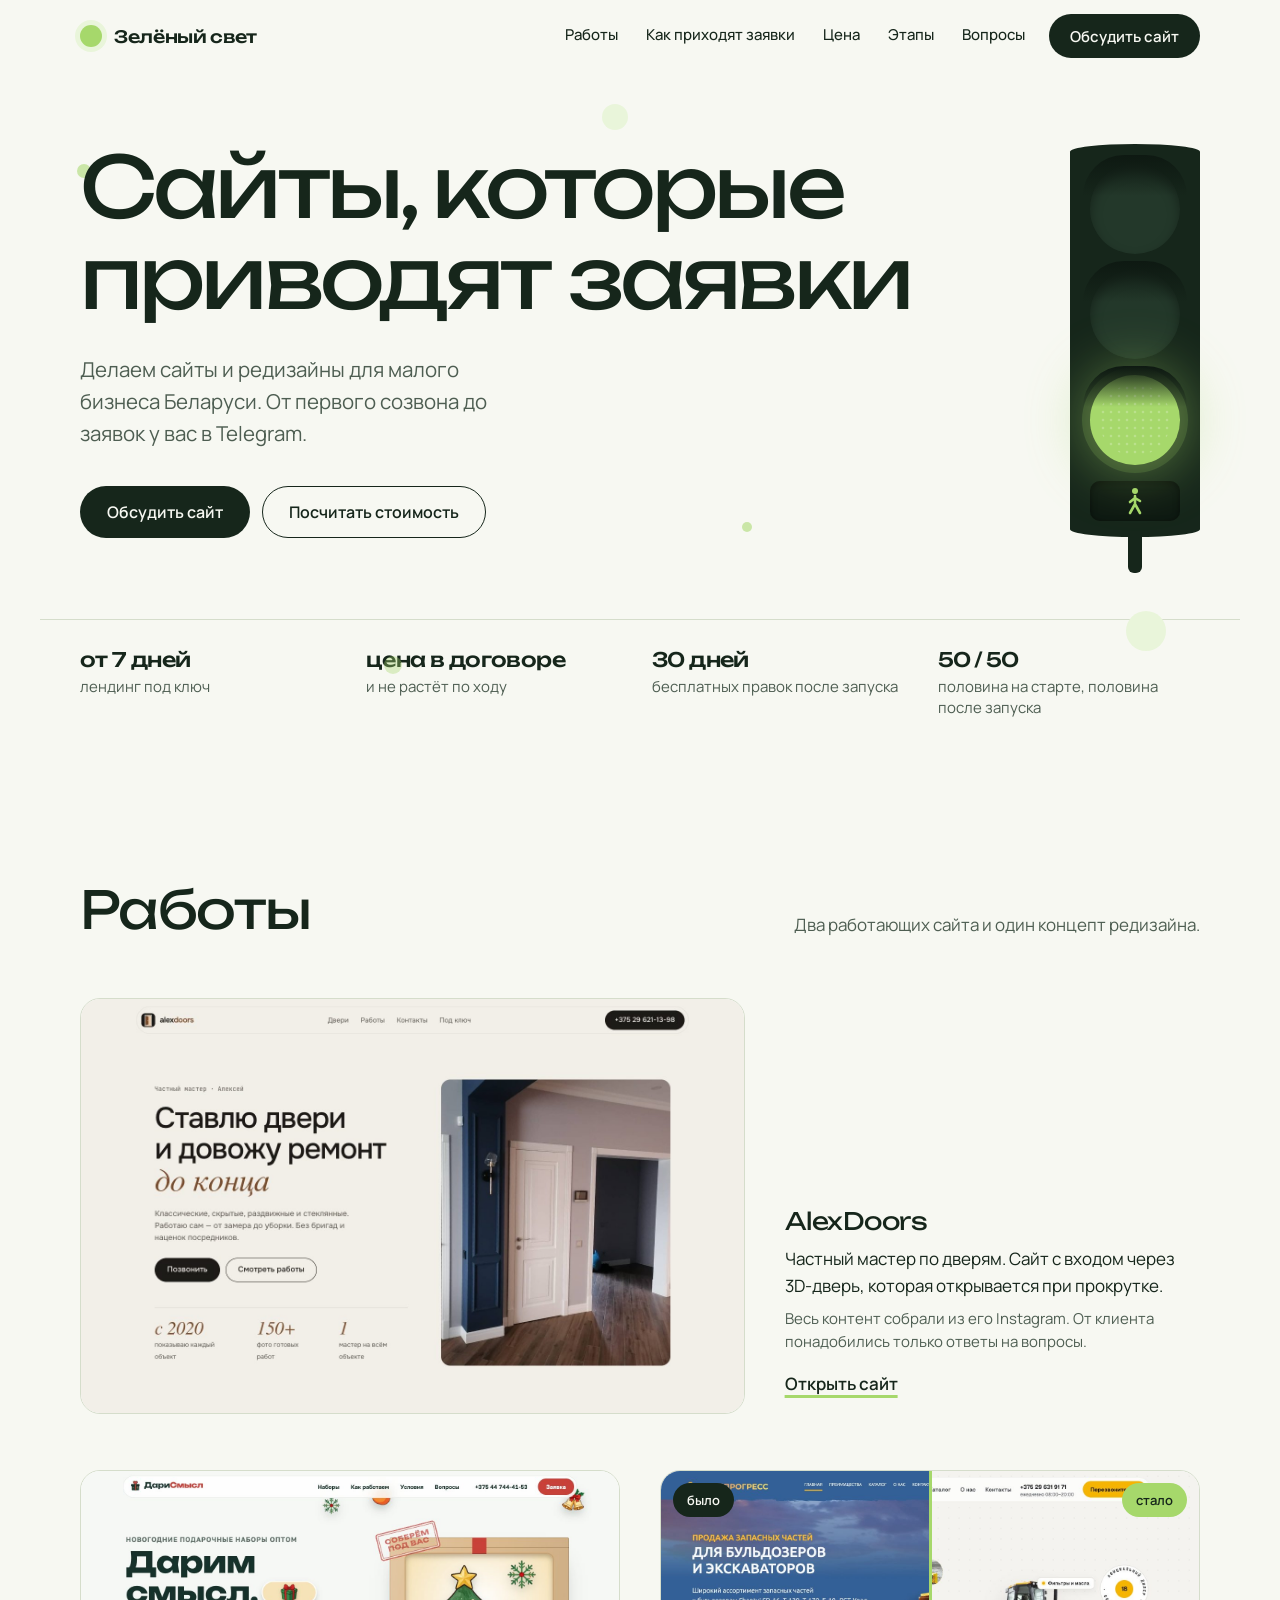
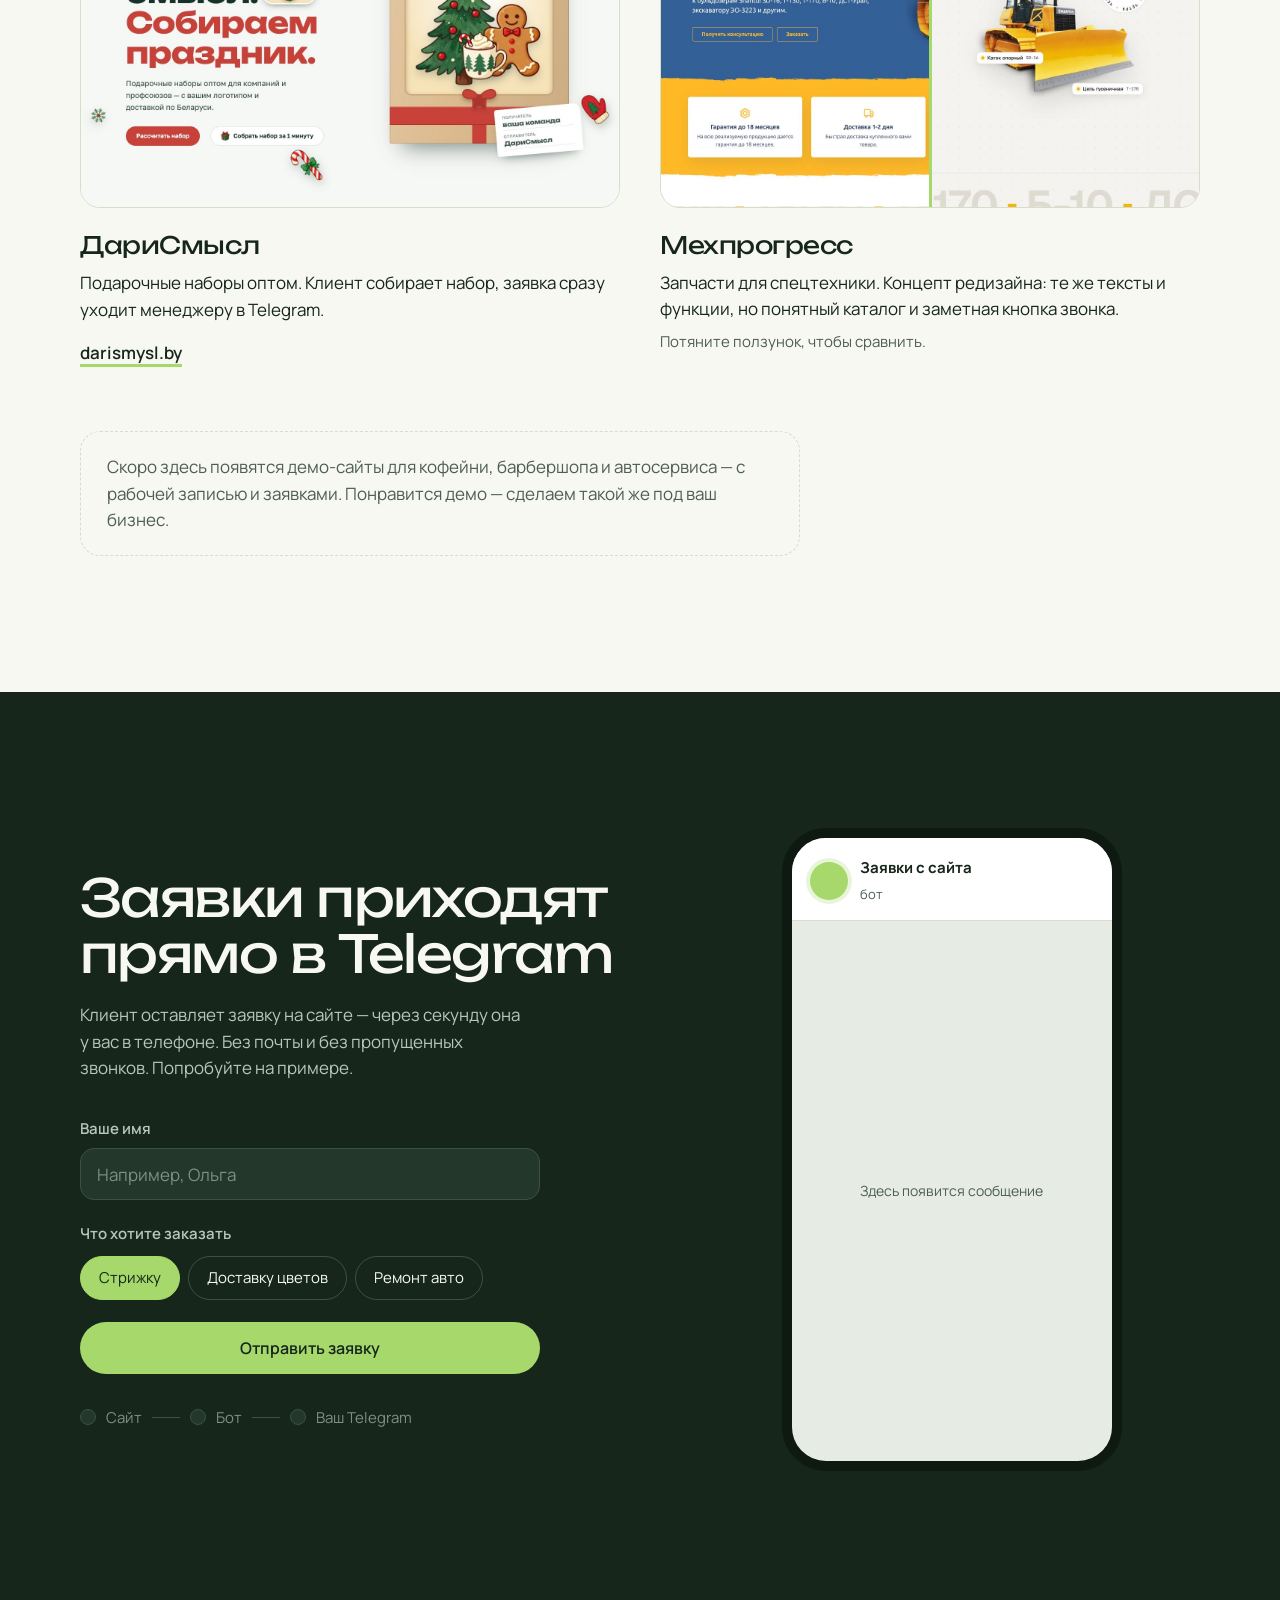
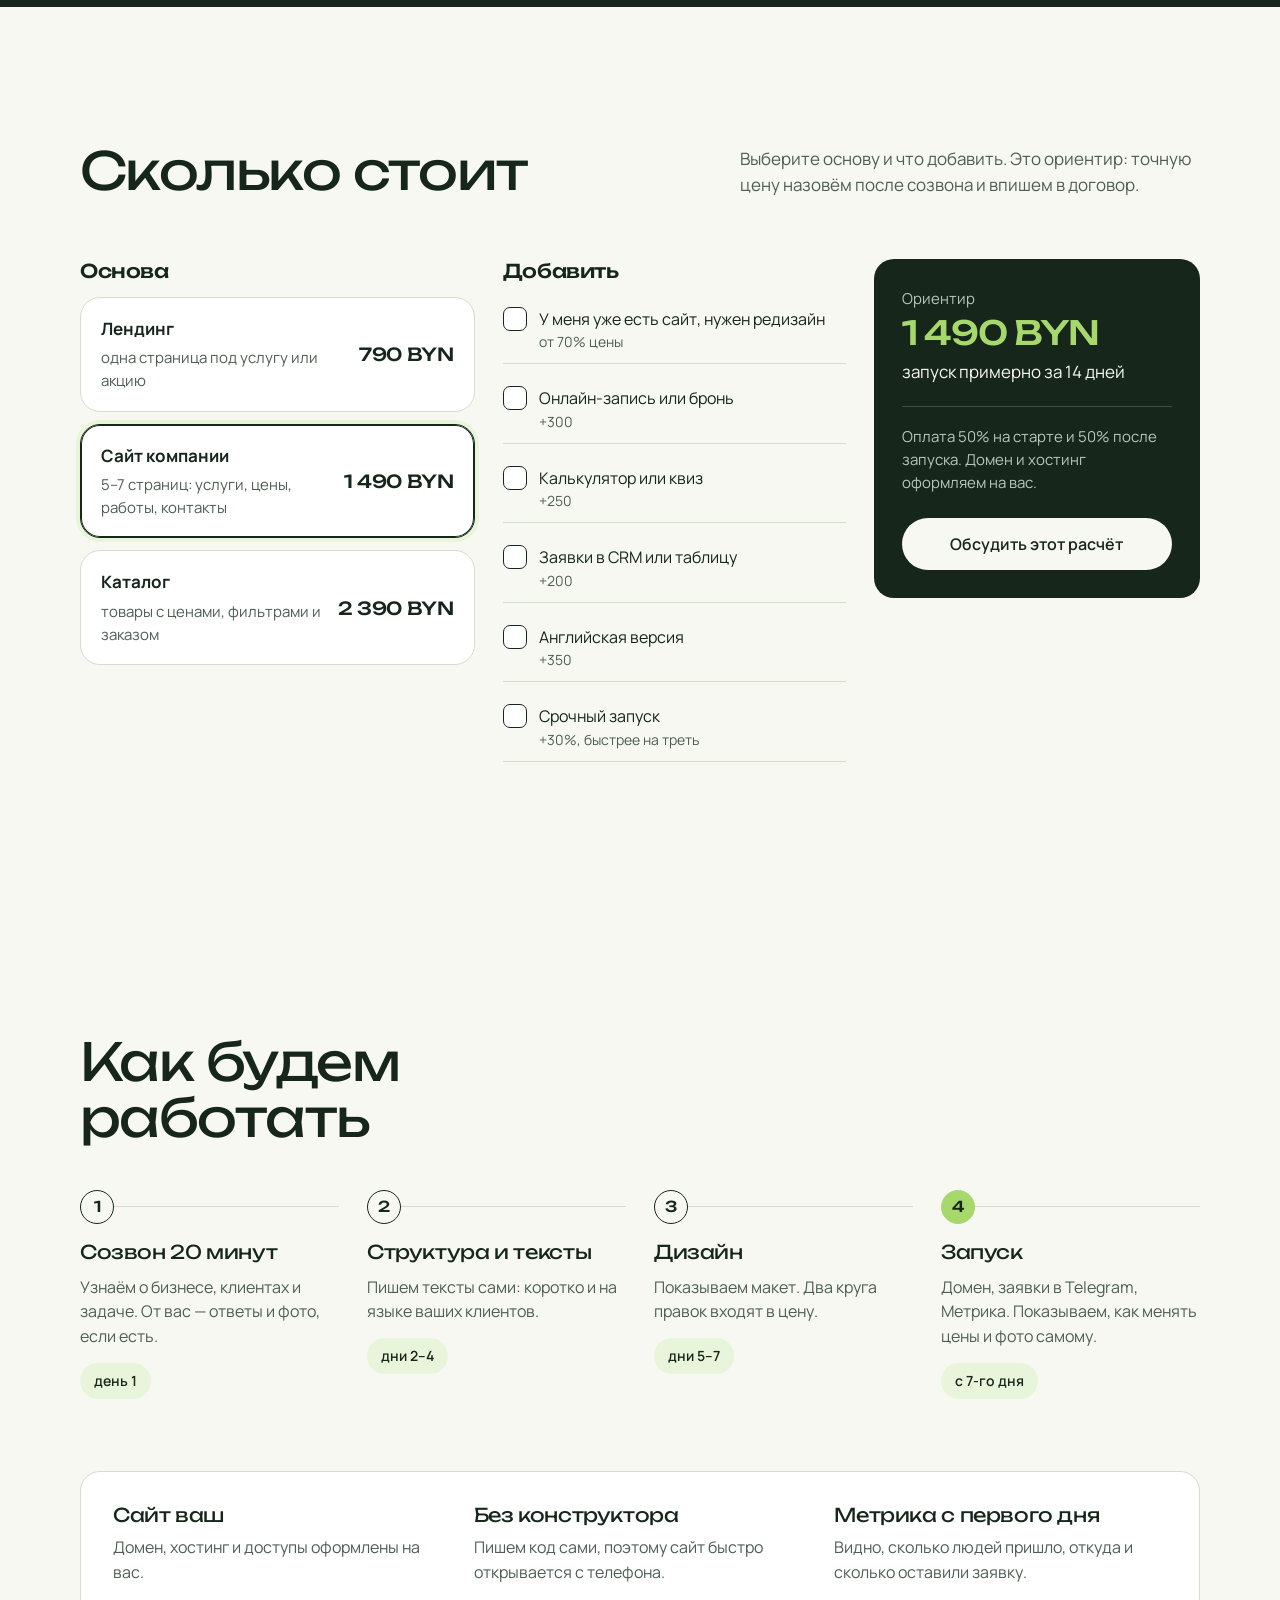
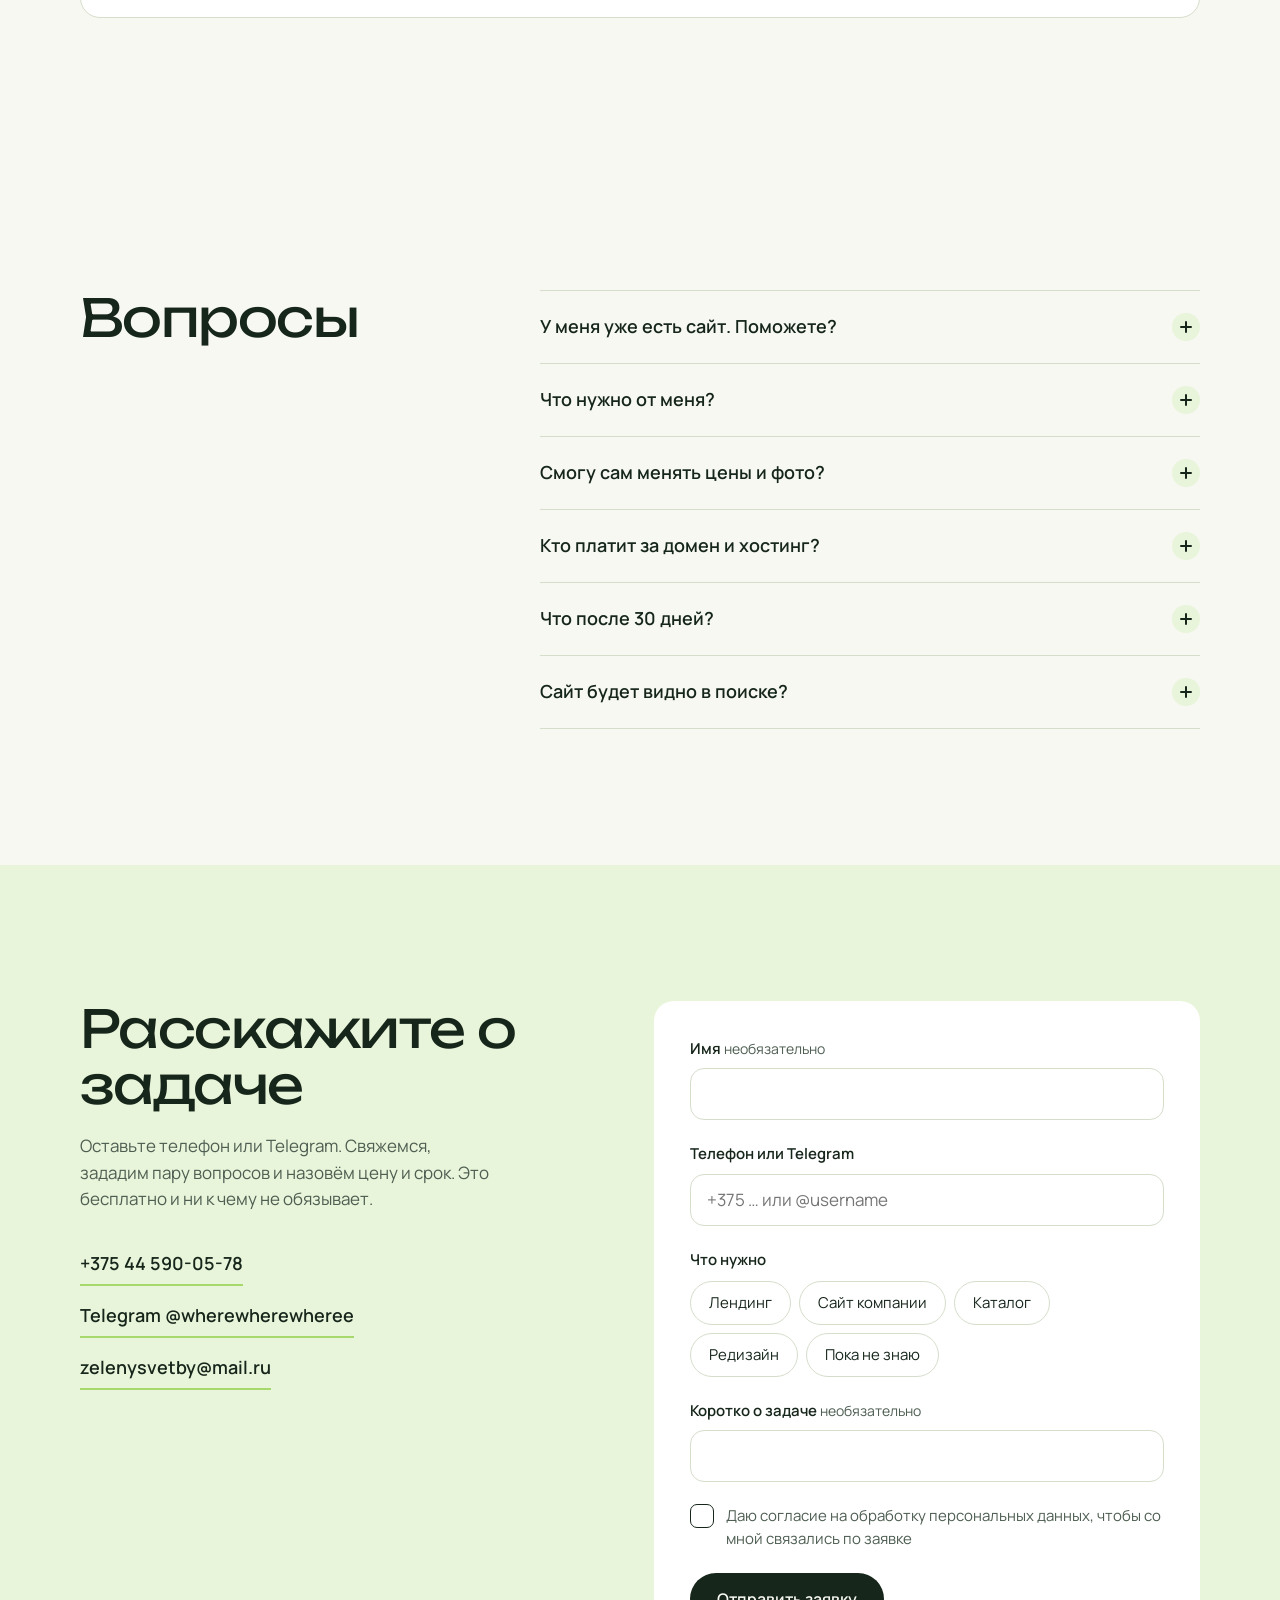
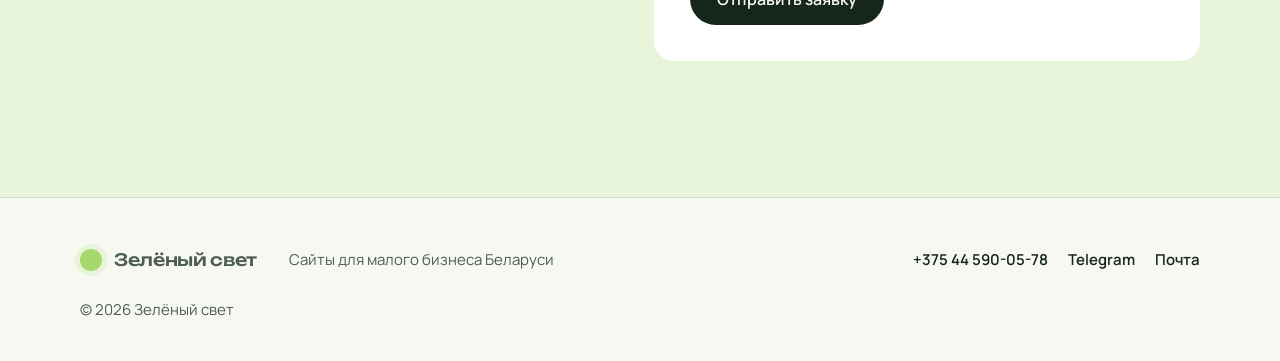
==== index.html @ 18b01254 "feat: главная страница студии «Зелёный свет» Co-Authored-By: Claude Opus 5.5 <noreply@anthropic.com>" ====
<!doctype html>
<html lang="ru">
<head>
<meta charset="utf-8">
<meta name="viewport" content="width=device-width, initial-scale=1">
<title>Зелёный свет — сайты для малого бизнеса в Беларуси</title>
<meta name="description" content="Делаем сайты и редизайны для малого бизнеса Беларуси: лендинги, сайты компаний, каталоги. Заявки сразу в Telegram, цена в договоре, 30 дней поддержки.">
<meta name="theme-color" content="#F7F8F2">
<meta property="og:title" content="Зелёный свет — сайты для малого бизнеса">
<meta property="og:description" content="Сайты и редизайны для малого бизнеса Беларуси. Заявки сразу в Telegram, цена в договоре.">
<meta property="og:type" content="website">
<meta property="og:locale" content="ru_RU">
<link rel="icon" href="img/favicon.svg" type="image/svg+xml">
<link rel="preload" href="fonts/unbounded-cyrillic.woff2" as="font" type="font/woff2" crossorigin>
<link rel="preload" href="fonts/manrope-cyrillic.woff2" as="font" type="font/woff2" crossorigin>
<link rel="stylesheet" href="css/style.css?v=2">
<script>document.documentElement.classList.add('js')</script>
</head>
<body>
<a class="skip" href="#main">Перейти к содержимому</a>

<header class="header" id="header">
  <div class="wrap header__in">
    <a class="logo" href="#top" aria-label="Зелёный свет — на главную"><i></i><b>Зелёный свет</b></a>
    <nav class="nav" aria-label="Разделы">
      <a href="#works">Работы</a>
      <a href="#demo">Как приходят заявки</a>
      <a href="#price">Цена</a>
      <a href="#steps">Этапы</a>
      <a href="#faq">Вопросы</a>
    </nav>
    <a class="btn btn--dark header__cta" href="#contact">Обсудить сайт</a>
    <button class="burger" type="button" aria-expanded="false" aria-controls="menu">Меню</button>
  </div>
</header>

<div class="menu" id="menu" hidden>
  <nav class="menu__nav" aria-label="Меню">
    <a href="#works">Работы</a>
    <a href="#demo">Как приходят заявки</a>
    <a href="#price">Цена</a>
    <a href="#steps">Этапы</a>
    <a href="#faq">Вопросы</a>
  </nav>
  <a class="btn btn--lime btn--wide" href="#contact">Обсудить сайт</a>
  <p class="menu__contacts"><a href="tel:+375445900578">+375 44 590-05-78</a><a href="https://t.me/wherewherewheree">Telegram</a></p>
</div>

<main id="main">

<!-- Hero: светофор переключается на зелёный — главный момент страницы -->
<section class="hero" id="top">
  <div class="floaters" aria-hidden="true"><span></span><span></span><span></span><span></span><span></span></div>
  <div class="wrap hero__in">
    <div class="hero__text">
      <h1 class="hero__title">
        <span class="line"><span>Сайты, которые</span></span>
        <span class="line"><span>приводят заявки</span></span>
      </h1>
      <p class="hero__lead">Делаем сайты и редизайны для малого бизнеса Беларуси. От первого созвона до заявок у вас в Telegram.</p>
      <div class="hero__cta">
        <a class="btn btn--dark" href="#contact">Обсудить сайт</a>
        <a class="btn btn--ghost" href="#price">Посчитать стоимость</a>
      </div>
    </div>
    <button class="signal" type="button" aria-label="Светофор. Нажмите, чтобы переключить ещё раз">
      <i class="lamp lamp--r"></i><i class="lamp lamp--y"></i><i class="lamp lamp--g"></i>
      <span class="signal__screen" aria-hidden="true">
        <b class="signal__num"></b>
        <svg class="walker" viewBox="0 0 22 28"><g class="w1"><circle cx="11" cy="4" r="3" stroke="none"/><path d="M11 9v8M11 11l-5 4M11 11l5 3M11 17l-5 9M11 17l5 9" fill="none"/></g><g class="w2"><circle cx="11" cy="4" r="3" stroke="none"/><path d="M11 9v8M11 11l-3 5M11 11l3 5M11 17l-2 9M11 17l2 9" fill="none"/></g></svg>
      </span>
    </button>
  </div>
  <ul class="wrap facts">
    <li><b>от 7 дней</b> лендинг под ключ</li>
    <li><b>цена в договоре</b> и не растёт по ходу</li>
    <li><b>30 дней</b> бесплатных правок после запуска</li>
    <li><b>50 / 50</b> половина на старте, половина после запуска</li>
  </ul>
</section>

<section class="section" id="works">
  <div class="wrap">
    <div class="head">
      <h2>Работы</h2>
      <p>Два работающих сайта и один концепт редизайна.</p>
    </div>

    <article class="case case--wide">
      <a class="case__media" href="https://kirioa.github.io/alexdoors-site/" target="_blank" rel="noopener">
        <img src="img/alexdoors-hero.jpg" alt="Первый экран сайта AlexDoors: дверь открывается при прокрутке" width="1440" height="900" loading="lazy">
      </a>
      <div class="case__body">
        <h3>AlexDoors</h3>
        <p class="case__what">Частный мастер по дверям. Сайт с входом через 3D-дверь, которая открывается при прокрутке.</p>
        <p class="case__note">Весь контент собрали из его Instagram. От клиента понадобились только ответы на вопросы.</p>
        <a class="link" href="https://kirioa.github.io/alexdoors-site/" target="_blank" rel="noopener">Открыть сайт</a>
      </div>
    </article>

    <div class="cases">
      <article class="case">
        <a class="case__media" href="https://darismysl.by" target="_blank" rel="noopener">
          <img src="img/darismysl-after.jpg" alt="Лендинг ДариСмысл: подарочные наборы оптом" width="1440" height="900" loading="lazy">
        </a>
        <div class="case__body">
          <h3>ДариСмысл</h3>
          <p class="case__what">Подарочные наборы оптом. Клиент собирает набор, заявка сразу уходит менеджеру в Telegram.</p>
          <a class="link" href="https://darismysl.by" target="_blank" rel="noopener">darismysl.by</a>
        </div>
      </article>

      <article class="case">
        <div class="compare" style="--pos:50%">
          <img src="img/mech-after.jpg" alt="Мехпрогресс после редизайна" width="1440" height="900" loading="lazy">
          <div class="compare__before"><img src="img/mech-before.jpg" alt="Мехпрогресс до редизайна" width="1440" height="900" loading="lazy"></div>
          <span class="compare__tag compare__tag--l">было</span><span class="compare__tag compare__tag--r">стало</span>
          <input class="compare__range" type="range" min="0" max="100" value="50" aria-label="Сравнить сайт до и после редизайна">
        </div>
        <div class="case__body">
          <h3>Мехпрогресс</h3>
          <p class="case__what">Запчасти для спецтехники. Концепт редизайна: те же тексты и функции, но понятный каталог и заметная кнопка звонка.</p>
          <p class="case__note">Потяните ползунок, чтобы сравнить.</p>
        </div>
      </article>
    </div>

    <p class="soon">Скоро здесь появятся демо-сайты для кофейни, барбершопа и автосервиса — с рабочей записью и заявками. Понравится демо — сделаем такой же под ваш бизнес.</p>
  </div>
</section>

<!-- Демо: как заявка с сайта попадает в Telegram. Всё локально, на сервер ничего не уходит -->
<section class="section section--ink" id="demo">
  <div class="wrap demo">
    <div class="demo__text">
      <h2>Заявки приходят прямо в Telegram</h2>
      <p>Клиент оставляет заявку на сайте — через секунду она у вас в телефоне. Без почты и без пропущенных звонков. Попробуйте на примере.</p>
      <form class="demo__form" id="demoForm" novalidate>
        <label class="field">
          <span>Ваше имя</span>
          <input name="name" type="text" autocomplete="off" maxlength="30" placeholder="Например, Ольга">
        </label>
        <fieldset class="chips chips--dark">
          <legend>Что хотите заказать</legend>
          <label><input type="radio" name="what" value="Стрижку" checked><span>Стрижку</span></label>
          <label><input type="radio" name="what" value="Доставку цветов"><span>Доставку цветов</span></label>
          <label><input type="radio" name="what" value="Ремонт авто"><span>Ремонт авто</span></label>
        </fieldset>
        <button class="btn btn--lime" type="submit">Отправить заявку</button>
      </form>
      <ol class="route" id="route" aria-label="Путь заявки">
        <li>Сайт</li><li>Бот</li><li>Ваш Telegram</li>
      </ol>
    </div>

    <div class="phone" aria-live="polite">
      <div class="phone__top"><i></i><div><b>Заявки с сайта</b><small>бот</small></div></div>
      <div class="phone__chat" id="chat">
        <p class="phone__empty">Здесь появится сообщение</p>
      </div>
    </div>
  </div>
</section>

<section class="section" id="price">
  <div class="wrap">
    <div class="head">
      <h2>Сколько стоит</h2>
      <p>Выберите основу и что добавить. Это ориентир: точную цену назовём после созвона и впишем в договор.</p>
    </div>

    <form class="calc" id="calc">
      <fieldset class="calc__base">
        <legend>Основа</legend>
        <label class="pkg"><input type="radio" name="base" value="start" data-price="790" data-days="7" data-name="Лендинг"><span>
          <b>Лендинг</b><em>одна страница под услугу или акцию</em><strong>790 BYN</strong></span></label>
        <label class="pkg"><input type="radio" name="base" value="biz" data-price="1490" data-days="14" data-name="Сайт компании" checked><span>
          <b>Сайт компании</b><em>5–7 страниц: услуги, цены, работы, контакты</em><strong>1 490 BYN</strong></span></label>
        <label class="pkg"><input type="radio" name="base" value="cat" data-price="2390" data-days="21" data-name="Каталог"><span>
          <b>Каталог</b><em>товары с ценами, фильтрами и заказом</em><strong>2 390 BYN</strong></span></label>
      </fieldset>

      <fieldset class="calc__add">
        <legend>Добавить</legend>
        <label class="tick"><input type="checkbox" name="redesign" data-mult="0.7" data-name="редизайн"><span>У меня уже есть сайт, нужен редизайн <small>от 70% цены</small></span></label>
        <label class="tick"><input type="checkbox" name="add" data-price="300" data-days="3" data-name="онлайн-запись"><span>Онлайн-запись или бронь <small>+300</small></span></label>
        <label class="tick"><input type="checkbox" name="add" data-price="250" data-days="2" data-name="калькулятор"><span>Калькулятор или квиз <small>+250</small></span></label>
        <label class="tick"><input type="checkbox" name="add" data-price="200" data-days="2" data-name="связка с CRM"><span>Заявки в CRM или таблицу <small>+200</small></span></label>
        <label class="tick"><input type="checkbox" name="add" data-price="350" data-days="3" data-name="английская версия"><span>Английская версия <small>+350</small></span></label>
        <label class="tick"><input type="checkbox" name="rush" data-name="срочно"><span>Срочный запуск <small>+30%, быстрее на треть</small></span></label>
      </fieldset>

      <div class="calc__sum" aria-live="polite">
        <p class="calc__label">Ориентир</p>
        <p class="calc__price"><span id="sumPrice">1 490</span> BYN</p>
        <p class="calc__days">запуск примерно за <span id="sumDays">14 дней</span></p>
        <p class="calc__pay">Оплата 50% на старте и 50% после запуска. Домен и хостинг оформляем на вас.</p>
        <button class="btn btn--dark btn--wide" type="button" id="calcSend">Обсудить этот расчёт</button>
      </div>
    </form>
  </div>
</section>

<section class="section" id="steps">
  <div class="wrap">
    <div class="head"><h2>Как будем работать</h2></div>
    <ol class="steps">
      <li><span class="steps__n">1</span><h3>Созвон 20 минут</h3><p>Узнаём о бизнесе, клиентах и задаче. От вас — ответы и фото, если есть.</p><small>день 1</small></li>
      <li><span class="steps__n">2</span><h3>Структура и тексты</h3><p>Пишем тексты сами: коротко и на языке ваших клиентов.</p><small>дни 2–4</small></li>
      <li><span class="steps__n">3</span><h3>Дизайн</h3><p>Показываем макет. Два круга правок входят в цену.</p><small>дни 5–7</small></li>
      <li><span class="steps__n">4</span><h3>Запуск</h3><p>Домен, заявки в Telegram, Метрика. Показываем, как менять цены и фото самому.</p><small>с 7-го дня</small></li>
    </ol>
    <ul class="promise">
      <li><h3>Сайт ваш</h3><p>Домен, хостинг и доступы оформлены на вас.</p></li>
      <li><h3>Без конструктора</h3><p>Пишем код сами, поэтому сайт быстро открывается с телефона.</p></li>
      <li><h3>Метрика с первого дня</h3><p>Видно, сколько людей пришло, откуда и сколько оставили заявку.</p></li>
    </ul>
  </div>
</section>

<section class="section" id="faq">
  <div class="wrap faq">
    <h2>Вопросы</h2>
    <div class="faq__list">
      <details><summary>У меня уже есть сайт. Поможете?</summary><p>Да. Посмотрим, что работает, а что мешает заявкам, и сделаем редизайн. Тексты и функции, которые нужны, сохраним. Стоит от 70% цены нового сайта.</p></details>
      <details><summary>Что нужно от меня?</summary><p>20 минут на созвон, ответы на вопросы и фото, если они есть. Тексты пишем сами. Если есть только Instagram — соберём сайт из него.</p></details>
      <details><summary>Смогу сам менять цены и фото?</summary><p>Да. После запуска покажем, как это делать. Если не хочется разбираться — пришлите правки, внесём сами.</p></details>
      <details><summary>Кто платит за домен и хостинг?</summary><p>Вы — напрямую провайдеру, примерно 100–200 BYN в год. Поможем выбрать и всё подключим. Доступы сразу оформляем на вас.</p></details>
      <details><summary>Что после 30 дней?</summary><p>Можно подключить поддержку за 100 BYN в месяц: правки до 2 часов, бэкапы, обновления. Или обращаться разово, когда нужно.</p></details>
      <details><summary>Сайт будет видно в поиске?</summary><p>Делаем базовую настройку под Яндекс и Google и ставим Метрику — видно, откуда приходят люди.</p></details>
    </div>
  </div>
</section>

<section class="section section--pale" id="contact">
  <div class="wrap contact">
    <div class="contact__text">
      <h2>Расскажите о задаче</h2>
      <p>Оставьте телефон или Telegram. Свяжемся, зададим пару вопросов и назовём цену и срок. Это бесплатно и ни к чему не обязывает.</p>
      <ul class="direct">
        <li><a href="tel:+375445900578">+375 44 590-05-78</a></li>
        <li><a href="https://t.me/wherewherewheree">Telegram @wherewherewheree</a></li>
        <li><a href="mailto:zelenysvetby@mail.ru">zelenysvetby@mail.ru</a></li>
      </ul>
    </div>

    <form class="lead" id="lead" novalidate>
      <label class="field">
        <span>Имя <small>необязательно</small></span>
        <input name="name" type="text" autocomplete="name" maxlength="60">
      </label>
      <label class="field">
        <span>Телефон или Telegram</span>
        <input name="contact" type="text" autocomplete="tel" inputmode="text" placeholder="+375 … или @username" maxlength="60" aria-describedby="contactErr">
        <em class="field__err" id="contactErr" role="alert"></em>
      </label>
      <fieldset class="chips">
        <legend>Что нужно</legend>
        <label><input type="radio" name="service" value="Лендинг"><span>Лендинг</span></label>
        <label><input type="radio" name="service" value="Сайт компании"><span>Сайт компании</span></label>
        <label><input type="radio" name="service" value="Каталог"><span>Каталог</span></label>
        <label><input type="radio" name="service" value="Редизайн"><span>Редизайн</span></label>
        <label><input type="radio" name="service" value="Пока не знаю"><span>Пока не знаю</span></label>
      </fieldset>
      <label class="field">
        <span>Коротко о задаче <small>необязательно</small></span>
        <input name="task" type="text" maxlength="300">
      </label>
      <label class="consent">
        <input type="checkbox" name="consent">
        <span>Даю согласие на обработку персональных данных, чтобы со мной связались по заявке</span>
      </label>
      <em class="field__err" id="consentErr" role="alert"></em>
      <input class="hp" type="text" name="website" tabindex="-1" autocomplete="off" aria-hidden="true">
      <button class="btn btn--dark" type="submit">Отправить заявку</button>
      <div class="lead__result" id="leadResult" hidden></div>
    </form>
  </div>
</section>

</main>

<footer class="footer">
  <div class="wrap footer__in">
    <a class="logo" href="#top"><i></i><b>Зелёный свет</b></a>
    <p>Сайты для малого бизнеса Беларуси</p>
    <p class="footer__links"><a href="tel:+375445900578">+375 44 590-05-78</a><a href="https://t.me/wherewherewheree">Telegram</a><a href="mailto:zelenysvetby@mail.ru">Почта</a></p>
    <p class="footer__copy">© 2026 Зелёный свет</p>
  </div>
</footer>

<script src="js/main.js?v=2" defer></script>
</body>
</html>
---- css/style.css ----
@font-face { font-family: Unbounded; src: url(../fonts/unbounded-cyrillic.woff2) format("woff2"); font-weight: 200 900; font-display: swap; unicode-range: U+0301, U+0400-045F, U+0490-0491, U+04B0-04B1, U+2116; }
@font-face { font-family: Unbounded; src: url(../fonts/unbounded-latin.woff2) format("woff2"); font-weight: 200 900; font-display: swap; unicode-range: U+0000-00FF, U+0131, U+0152-0153, U+02BB-02BC, U+02C6, U+02DA, U+02DC, U+2000-206F, U+20AC, U+2122, U+2191, U+2193, U+2212, U+2215, U+FEFF, U+FFFD; }
@font-face { font-family: Manrope; src: url(../fonts/manrope-cyrillic.woff2) format("woff2"); font-weight: 200 800; font-display: swap; unicode-range: U+0301, U+0400-045F, U+0490-0491, U+04B0-04B1, U+2116; }
@font-face { font-family: Manrope; src: url(../fonts/manrope-latin.woff2) format("woff2"); font-weight: 200 800; font-display: swap; unicode-range: U+0000-00FF, U+0131, U+0152-0153, U+02BB-02BC, U+02C6, U+02DA, U+02DC, U+2000-206F, U+20AC, U+2122, U+2191, U+2193, U+2212, U+2215, U+FEFF, U+FFFD; }

:root {
  --paper: #F7F8F2;
  --ink: #16261B;
  --ink-2: #23382A;
  --lime: #A6D86B;
  --pale: #E9F5DA;
  --muted: #4E5E52;
  --line: #D5DDCB;
  --white: #FFFFFF;
  --err: #B3402E;
  --r: 20px;
  --gut: clamp(20px, 4vw, 40px);
  --display: Unbounded, "Arial Black", sans-serif;
  --body: Manrope, system-ui, sans-serif;
}

* { box-sizing: border-box; }
html { scroll-behavior: smooth; scroll-padding-top: 84px; -webkit-text-size-adjust: 100%; }
body { margin: 0; background: var(--paper); color: var(--ink); font: 400 17px/1.55 var(--body); -webkit-font-smoothing: antialiased; }
img { display: block; max-width: 100%; height: auto; }
a { color: inherit; }
h1, h2, h3 { font-family: var(--display); font-weight: 400; margin: 0; letter-spacing: -0.03em; }
h2 { font-size: clamp(30px, 4.4vw, 52px); line-height: 1.08; }
h3 { font-size: 19px; line-height: 1.25; letter-spacing: -0.02em; }
p { margin: 0; }
:focus-visible { outline: 3px solid var(--lime); outline-offset: 3px; border-radius: 6px; }

.wrap { width: 100%; max-width: 1200px; margin: 0 auto; padding: 0 var(--gut); }
.skip { position: absolute; left: -999px; top: 8px; z-index: 100; background: var(--ink); color: var(--paper); padding: 10px 16px; border-radius: 10px; }
.skip:focus { left: 8px; }

/* ---------- buttons ---------- */
.btn { display: inline-flex; align-items: center; justify-content: center; min-height: 52px; padding: 0 26px; border-radius: 999px; border: 1px solid transparent;
       font: 600 16px/1 var(--body); text-decoration: none; cursor: pointer; transition: background .2s, color .2s, border-color .2s, transform .15s; }
.btn:active { transform: scale(.98); }
.btn--dark { background: var(--ink); color: var(--paper); }
.btn--dark:hover { background: var(--ink-2); }
.btn--lime { background: var(--lime); color: var(--ink); }
.btn--lime:hover { background: #B7E283; }
.btn--ghost { border-color: var(--ink); color: var(--ink); background: transparent; }
.btn--ghost:hover { background: var(--ink); color: var(--paper); }
.btn--wide { width: 100%; }
.link { display: inline-block; padding: 9px 0; font-weight: 600; text-decoration: underline; text-decoration-color: var(--lime); text-decoration-thickness: 3px; text-underline-offset: 5px; }
.link:hover { text-decoration-color: var(--ink); }

/* ---------- logo ---------- */
.logo { display: inline-flex; align-items: center; gap: 12px; min-height: 44px; text-decoration: none; }
.logo i { width: 22px; height: 22px; border-radius: 50%; background: var(--lime); box-shadow: 0 0 0 5px var(--pale); }
.logo b { font: 500 17px/1 var(--display); letter-spacing: -0.02em; }

/* ---------- header: фон появляется при скролле, чтобы текст не налезал на кнопки ---------- */
.header { position: fixed; inset: 0 0 auto; z-index: 50; transition: background .25s, box-shadow .25s; }
.header.is-solid { background: rgba(247, 248, 242, .92); -webkit-backdrop-filter: blur(12px); backdrop-filter: blur(12px); box-shadow: 0 1px 0 var(--line); }
.header__in { display: flex; align-items: center; gap: 24px; min-height: 72px; }
.nav { display: flex; gap: 28px; margin-left: auto; }
.nav a { font-weight: 500; font-size: 15px; text-decoration: none; padding: 8px 0; border-bottom: 2px solid transparent; }
.nav a:hover { border-color: var(--lime); }
.header__cta { min-height: 44px; padding: 0 20px; font-size: 15px; }
.burger { display: none; margin-left: auto; min-height: 44px; padding: 0 18px; border-radius: 999px; border: 1px solid var(--ink); background: transparent; font: 600 15px var(--body); color: var(--ink); cursor: pointer; }

.menu { position: fixed; inset: 72px 0 0; z-index: 49; background: var(--paper); padding: 16px var(--gut) 32px; display: flex; flex-direction: column; gap: 24px; overflow-y: auto; }
.menu[hidden] { display: none; }
.menu__nav { display: flex; flex-direction: column; }
.menu__nav a { font: 500 28px/1.2 var(--display); letter-spacing: -0.03em; text-decoration: none; padding: 14px 0; border-bottom: 1px solid var(--line); }
.menu__contacts { display: flex; flex-wrap: wrap; gap: 4px 24px; font-weight: 600; }
.menu__contacts a { display: inline-block; padding: 10px 0; white-space: nowrap; }

/* ---------- hero ---------- */
.hero { position: relative; overflow: hidden; padding: clamp(120px, 16vh, 170px) 0 0; }
.hero__in { position: relative; display: grid; grid-template-columns: 1fr auto; align-items: center; gap: 48px; }
.hero__title { font-size: clamp(40px, 6.6vw, 88px); line-height: 1.02; letter-spacing: -0.045em; }
.hero__title .line { display: block; overflow: hidden; padding-bottom: .06em; }
.hero__title .line > span { display: block; }
.hero__lead { margin-top: 28px; max-width: 34ch; font-size: clamp(18px, 1.6vw, 21px); color: var(--muted); }
.hero__cta { display: flex; flex-wrap: wrap; gap: 12px; margin-top: 36px; }

/* светофор: состояния ставит JS (data-state), без JS горит зелёный */
.signal { --lit-r: #E8735F; --lit-y: #F2C14E; position: relative; display: flex; flex-direction: column; align-items: center; gap: 16px; padding: 20px 20px 16px; background: var(--ink); border: 0; border-radius: 999px / 120px; cursor: pointer; transition: transform .5s cubic-bezier(.2, .8, .2, 1); transform: perspective(700px) rotateY(var(--ry, 0deg)) rotateX(var(--rx, 0deg)); -webkit-tap-highlight-color: transparent; }
.signal::before { content: ""; position: absolute; left: 50%; bottom: -36px; width: 14px; height: 36px; margin-left: -7px; background: var(--ink); border-radius: 0 0 6px 6px; }
.lamp { position: relative; width: clamp(64px, 7vw, 92px); aspect-ratio: 1; border-radius: 50%; background: var(--ink-2); box-shadow: inset 0 6px 12px rgba(0, 0, 0, .35); transition: background .3s, box-shadow .3s, filter .3s; }
/* козырёк над каждой лампой */
.lamp::before { content: ""; position: absolute; left: -8%; right: -8%; top: -10%; height: 46%; border-radius: 999px 999px 0 0; background: linear-gradient(#0E1912, rgba(14, 25, 18, 0)); pointer-events: none; z-index: 1; }
/* сетка светодиодов видна, когда лампа горит */
.lamp::after { content: ""; position: absolute; inset: 10%; border-radius: 50%; background: radial-gradient(rgba(255, 255, 255, .45) 1px, transparent 1.7px) 0 0 / 8px 8px; opacity: 0; transition: opacity .3s; }
.signal:not([data-state]) .lamp--g, .signal[data-state="green"] .lamp--g { background: var(--lime); box-shadow: 0 0 0 8px rgba(166, 216, 107, .16), 0 0 54px 10px rgba(166, 216, 107, .42); }
.signal[data-state="red"] .lamp--r { background: var(--lit-r); box-shadow: 0 0 44px 8px rgba(232, 115, 95, .45); }
.signal[data-state="yellow"] .lamp--y, .signal[data-state="blink"] .lamp--y { background: var(--lit-y); box-shadow: 0 0 44px 8px rgba(242, 193, 78, .45); }
.signal[data-state="red"] .lamp--r::after, .signal[data-state="yellow"] .lamp--y::after, .signal[data-state="green"] .lamp--g::after, .signal:not([data-state]) .lamp--g::after { opacity: .5; }
.js .signal:not([data-state]) .lamp--g { background: var(--ink-2); box-shadow: inset 0 6px 12px rgba(0, 0, 0, .35); }
.js .signal:not([data-state]) .lamp--g::after { opacity: 0; }
.signal.is-boost .lamp--g { filter: brightness(1.12); box-shadow: 0 0 0 12px rgba(166, 216, 107, .22), 0 0 80px 18px rgba(166, 216, 107, .55); }

/* табло под лампами: цифры отсчёта, на зелёном — идущий человечек */
.signal__screen { display: grid; place-items: center; width: clamp(64px, 7vw, 92px); height: 40px; border-radius: 10px; background: #0E1912; box-shadow: inset 0 2px 6px rgba(0, 0, 0, .5); color: var(--lime); }
.signal__num { font: 500 22px/1 var(--display); letter-spacing: 0; font-variant-numeric: tabular-nums; }
.signal[data-state="red"] .signal__num { color: var(--lit-r); }
.signal[data-state="yellow"] .signal__num { color: var(--lit-y); }
.walker { width: 22px; height: 28px; display: none; }
.signal[data-state="green"] .walker, .signal:not([data-state]) .walker { display: block; }
.signal[data-state="green"] .signal__num { display: none; }
.walker g { fill: var(--lime); stroke: var(--lime); stroke-width: 2.6; stroke-linecap: round; }
.walker .w2 { opacity: 0; }
@media (prefers-reduced-motion: no-preference) {
  .signal[data-state="green"] .lamp--g { animation: breathe 2.8s ease-in-out infinite 1s; }
  .signal[data-state="green"] .w1 { animation: step 0.9s steps(1) infinite; }
  .signal[data-state="green"] .w2 { animation: step 0.9s steps(1) infinite reverse; }
  .signal:active { transform: perspective(700px) scale(.97); }
}
@keyframes breathe { 50% { box-shadow: 0 0 0 12px rgba(166, 216, 107, .1), 0 0 70px 16px rgba(166, 216, 107, .5); } }
@keyframes step { 0% { opacity: 1; } 50% { opacity: 0; } }

.floaters span { position: absolute; border-radius: 50%; background: var(--lime); opacity: .55; will-change: transform; }
.floaters span:nth-child(1) { width: 14px; height: 14px; left: 6%;  top: 22%; }
.floaters span:nth-child(2) { width: 26px; height: 26px; left: 47%; top: 14%; background: var(--pale); opacity: 1; }
.floaters span:nth-child(3) { width: 10px; height: 10px; left: 58%; top: 70%; }
.floaters span:nth-child(4) { width: 40px; height: 40px; left: 88%; top: 82%; background: var(--pale); opacity: 1; }
.floaters span:nth-child(5) { width: 18px; height: 18px; left: 30%; top: 88%; opacity: .35; }

.facts { list-style: none; display: grid; grid-template-columns: repeat(4, 1fr); gap: 24px; margin: clamp(64px, 9vh, 104px) auto 0; padding-top: 28px; padding-bottom: 28px; border-top: 1px solid var(--line); }
.facts li { font-size: 15px; color: var(--muted); line-height: 1.4; }
.facts b { display: block; font: 500 20px/1.2 var(--display); letter-spacing: -0.03em; color: var(--ink); margin-bottom: 4px; }

/* загрузка: светофор переключается красный → жёлтый → зелёный, потом выезжает заголовок */
@media (prefers-reduced-motion: no-preference) {
  .js .hero__title .line > span { animation: rise .9s cubic-bezier(.2, .8, .2, 1) both; animation-delay: 1.15s; }
  .js .hero__title .line:nth-child(2) > span { animation-delay: 1.27s; }
  .js .hero__lead, .js .hero__cta { animation: fade .8s ease both 1.5s; }
}
@keyframes rise { from { transform: translateY(105%); } to { transform: none; } }
@keyframes fade { from { opacity: 0; transform: translateY(12px); } to { opacity: 1; transform: none; } }

/* ---------- sections ---------- */
.section { padding: clamp(80px, 11vw, 136px) 0; }
.section--ink { background: var(--ink); color: var(--paper); }
.section--pale { background: var(--pale); }
.head { display: grid; grid-template-columns: 1fr 1fr; gap: 24px 48px; align-items: end; margin-bottom: clamp(36px, 5vw, 60px); }
.head p { color: var(--muted); max-width: 46ch; justify-self: end; }

/* ---------- works ---------- */
.case__media, .compare { display: block; border-radius: var(--r); overflow: hidden; border: 1px solid var(--line); background: var(--white); }
.case__media img { width: 100%; aspect-ratio: 16 / 10; object-fit: cover; object-position: top; transition: transform .6s ease; }
.case__media:hover img { transform: scale(1.025); }
.case__body { padding-top: 22px; }
.case__body h3 { font-size: 24px; }
.case__what { margin-top: 10px; max-width: 54ch; }
.case__note { margin-top: 8px; color: var(--muted); font-size: 15px; }
.case__body .link { margin-top: 8px; }
.case--wide { display: grid; grid-template-columns: 1.6fr 1fr; gap: 40px; align-items: end; margin-bottom: 56px; }
.case--wide .case__body { padding: 0 0 8px; }
.cases { display: grid; grid-template-columns: 1fr 1fr; gap: 40px; }

.compare { position: relative; aspect-ratio: 16 / 10; }
.compare img { position: absolute; inset: 0; width: 100%; height: 100%; object-fit: cover; object-position: top; }
.compare__before { position: absolute; inset: 0; clip-path: inset(0 calc(100% - var(--pos)) 0 0); }
.compare::after { content: ""; position: absolute; top: 0; bottom: 0; left: var(--pos); width: 3px; margin-left: -1.5px; background: var(--lime); pointer-events: none; }
.compare__tag { position: absolute; top: 12px; padding: 7px 14px; border-radius: 999px; background: var(--ink); color: var(--paper); font-size: 13px; font-weight: 600; pointer-events: none; }
.compare__tag--l { left: 12px; } .compare__tag--r { right: 12px; background: var(--lime); color: var(--ink); }
.compare__range { position: absolute; inset: 0; width: 100%; height: 100%; margin: 0; opacity: 0; cursor: ew-resize; }
.compare:has(.compare__range:focus-visible) { outline: 3px solid var(--lime); outline-offset: 3px; }

.soon { margin-top: 56px; padding: 22px 26px; border: 1px dashed var(--line); border-radius: var(--r); color: var(--muted); max-width: 72ch; }

/* ---------- demo ---------- */
.demo { display: grid; grid-template-columns: 1.1fr 1fr; gap: clamp(40px, 6vw, 96px); align-items: center; }
.demo__text > p { margin-top: 20px; color: #B9C6BC; max-width: 44ch; }
.demo__form { margin-top: 36px; display: grid; gap: 22px; max-width: 460px; }
.demo .field input { background: var(--ink-2); border-color: #3A5242; color: var(--paper); }
.demo .field input::placeholder { color: #7E907F; }
.demo .field span { color: #B9C6BC; }

.route { list-style: none; display: flex; gap: 10px; margin: 32px 0 0; padding: 0; flex-wrap: wrap; }
.route li { display: flex; align-items: center; gap: 10px; font-size: 15px; color: #7E907F; transition: color .3s; }
.route li::before { content: ""; width: 14px; height: 14px; border-radius: 50%; background: var(--ink-2); border: 1px solid #3A5242; transition: background .3s, box-shadow .3s; }
.route li + li::after { order: -1; content: ""; width: 28px; height: 1px; background: #3A5242; }
.route li.on { color: var(--paper); }
.route li.on::before { background: var(--lime); border-color: var(--lime); }

.phone { width: min(100%, 340px); justify-self: center; aspect-ratio: 9 / 17; border-radius: 44px; background: #E6ECE3; border: 10px solid #0E1912; display: flex; flex-direction: column; overflow: hidden; color: var(--ink); }
.phone__top { display: flex; align-items: center; gap: 12px; padding: 18px 18px 14px; background: var(--white); border-bottom: 1px solid var(--line); }
.phone__top i { width: 38px; height: 38px; border-radius: 50%; background: var(--lime); box-shadow: 0 0 0 4px var(--pale); }
.phone__top b { display: block; font-size: 15px; }
.phone__top small { color: var(--muted); font-size: 13px; }
.phone__chat { flex: 1; padding: 18px 14px; display: flex; flex-direction: column; justify-content: flex-end; gap: 10px; }
.phone__empty { align-self: center; margin: auto 0; font-size: 14px; color: var(--muted); }
.msg { align-self: flex-start; max-width: 88%; background: var(--white); border-radius: 18px 18px 18px 6px; padding: 12px 14px 8px; font-size: 14px; line-height: 1.45; box-shadow: 0 1px 0 rgba(22, 38, 27, .08); }
.msg b { display: block; margin-bottom: 4px; }
.msg time { display: block; text-align: right; font-size: 12px; color: var(--muted); margin-top: 4px; }
@media (prefers-reduced-motion: no-preference) { .msg { animation: pop .45s cubic-bezier(.2, .9, .3, 1.2) both; } }
@keyframes pop { from { opacity: 0; transform: translateY(16px) scale(.96); } to { opacity: 1; transform: none; } }

/* ---------- fields & chips ---------- */
.field { display: grid; gap: 8px; }
.field span { font-size: 15px; font-weight: 600; }
.field small { font-weight: 400; font-size: 14px; color: var(--muted); }
.field input { width: 100%; min-height: 52px; padding: 0 16px; border: 1px solid var(--line); border-radius: 14px; background: var(--white); font: 400 17px var(--body); color: var(--ink); }
.field input:focus { outline: none; border-color: var(--ink); box-shadow: 0 0 0 3px var(--lime); }
.field input[aria-invalid="true"] { border-color: var(--err); }
.field__err { font-style: normal; font-size: 14px; color: var(--err); min-height: 0; }
.field__err:empty { display: none; }

.chips { border: 0; margin: 0; padding: 0; display: flex; flex-wrap: wrap; gap: 8px; }
.chips legend { width: 100%; padding: 0; margin-bottom: 10px; font-size: 15px; font-weight: 600; }
.chips label { position: relative; }
.chips input { position: absolute; opacity: 0; inset: 0; margin: 0; cursor: pointer; }
.chips span { display: inline-flex; align-items: center; min-height: 44px; padding: 0 18px; border-radius: 999px; border: 1px solid var(--line); background: var(--white); font-size: 15px; transition: background .2s, border-color .2s, color .2s; }
.chips input:checked + span { background: var(--ink); border-color: var(--ink); color: var(--paper); }
.chips input:focus-visible + span { outline: 3px solid var(--lime); outline-offset: 2px; }
.chips--dark legend { color: #B9C6BC; }
.chips--dark span { background: transparent; border-color: #3A5242; color: var(--paper); }
.chips--dark input:checked + span { background: var(--lime); border-color: var(--lime); color: var(--ink); }

/* ---------- calculator ---------- */
.calc { display: grid; grid-template-columns: 1.15fr 1fr 0.95fr; gap: 28px; align-items: start; }
.calc fieldset { border: 0; margin: 0; padding: 0; display: grid; gap: 12px; }
.calc legend { padding: 0; margin-bottom: 14px; font: 500 19px var(--display); letter-spacing: -0.02em; }
.pkg { position: relative; display: block; cursor: pointer; }
.pkg input { position: absolute; opacity: 0; }
.pkg > span { display: grid; grid-template-columns: 1fr auto; gap: 4px 16px; padding: 18px 20px; border: 1px solid var(--line); border-radius: var(--r); background: var(--white); transition: border-color .2s, box-shadow .2s; }
.pkg b { font-weight: 700; }
.pkg em { grid-column: 1; font-style: normal; font-size: 15px; color: var(--muted); }
.pkg strong { grid-row: 1 / span 2; grid-column: 2; align-self: center; font: 500 18px var(--display); letter-spacing: -0.02em; white-space: nowrap; }
.pkg input:checked + span { border-color: var(--ink); box-shadow: inset 0 0 0 1px var(--ink), 0 0 0 4px var(--pale); }
.pkg input:focus-visible + span { outline: 3px solid var(--lime); outline-offset: 2px; }

.tick { display: flex; align-items: flex-start; gap: 12px; padding: 10px 0; cursor: pointer; border-bottom: 1px solid var(--line); }
.tick input, .consent input { appearance: none; flex: none; width: 24px; height: 24px; margin: 0; border: 1.5px solid var(--ink); border-radius: 7px; background: var(--white); cursor: pointer; display: grid; place-items: center; }
.tick input:checked, .consent input:checked { background: var(--lime); border-color: var(--ink); }
.tick input:checked::after, .consent input:checked::after { content: ""; width: 10px; height: 6px; border: solid var(--ink); border-width: 0 0 2px 2px; transform: translateY(-1px) rotate(-45deg); }
.tick span { font-size: 16px; }
.tick small { display: block; color: var(--muted); font-size: 14px; }

.calc__sum { position: sticky; top: 96px; padding: 28px; border-radius: var(--r); background: var(--ink); color: var(--paper); }
.calc__label { color: #B9C6BC; font-size: 15px; }
.calc__price { margin-top: 6px; white-space: nowrap; font: 500 clamp(30px, 2.6vw, 44px)/1 var(--display); letter-spacing: -0.04em; color: var(--lime); }
.calc__days { margin-top: 10px; }
.calc__pay { margin: 20px 0 24px; padding-top: 18px; border-top: 1px solid #3A5242; font-size: 15px; color: #B9C6BC; }
.calc__sum .btn--dark { background: var(--paper); color: var(--ink); }
.calc__sum .btn--dark:hover { background: var(--lime); }

/* ---------- steps ---------- */
.steps { list-style: none; margin: 0; padding: 0; display: grid; grid-template-columns: repeat(4, 1fr); gap: 28px; counter-reset: s; }
.steps li { position: relative; padding-top: 34px; border-top: 1px solid var(--line); }
.steps__n { position: absolute; top: -17px; left: 0; width: 34px; height: 34px; border-radius: 50%; display: grid; place-items: center; background: var(--paper); border: 1px solid var(--ink); font: 500 15px var(--display); }
.steps li:last-child .steps__n { background: var(--lime); border-color: var(--lime); }
.steps h3 { margin-bottom: 10px; }
.steps p { color: var(--muted); font-size: 16px; }
.steps small { display: inline-block; margin-top: 14px; padding: 7px 14px; border-radius: 999px; background: var(--pale); font-size: 14px; font-weight: 600; }

.promise { list-style: none; margin: 72px 0 0; padding: 32px; display: grid; grid-template-columns: repeat(3, 1fr); gap: 28px; border-radius: var(--r); background: var(--white); border: 1px solid var(--line); }
.promise h3 { margin-bottom: 8px; }
.promise p { color: var(--muted); font-size: 16px; }

/* ---------- faq ---------- */
.faq { display: grid; grid-template-columns: 1fr 1.6fr; gap: 48px; }
.faq__list { border-top: 1px solid var(--line); }
.faq details { border-bottom: 1px solid var(--line); }
.faq summary { list-style: none; display: flex; justify-content: space-between; gap: 20px; align-items: center; padding: 22px 0; cursor: pointer; font-weight: 600; font-size: 18px; }
.faq summary::-webkit-details-marker { display: none; }
.faq summary::after { content: ""; flex: none; width: 28px; height: 28px; border-radius: 50%; background: var(--pale) url("data:image/svg+xml,%3Csvg xmlns='http://www.w3.org/2000/svg' viewBox='0 0 28 28'%3E%3Cpath d='M9 14h10M14 9v10' stroke='%2316261B' stroke-width='2' stroke-linecap='round'/%3E%3C/svg%3E") center / 28px; transition: transform .25s, background-color .25s; }
.faq details[open] summary::after { transform: rotate(45deg); background-color: var(--lime); }
.faq details p { padding: 0 0 22px; color: var(--muted); max-width: 62ch; }

/* ---------- contact ---------- */
.contact { display: grid; grid-template-columns: 1fr 1.1fr; gap: clamp(40px, 6vw, 96px); align-items: start; }
.contact__text > p { margin-top: 20px; color: var(--muted); max-width: 42ch; }
.direct { list-style: none; margin: 32px 0 0; padding: 0; display: grid; gap: 10px; font-weight: 600; font-size: 18px; }
.direct a { display: inline-block; padding: 6px 0; text-decoration: none; border-bottom: 2px solid var(--lime); }
.lead { display: grid; gap: 22px; padding: clamp(24px, 3vw, 36px); border-radius: var(--r); background: var(--white); }
.lead .btn { justify-self: start; }
.consent { display: flex; gap: 12px; align-items: flex-start; font-size: 15px; color: var(--muted); cursor: pointer; }
.lead__result { padding: 18px 20px; border-radius: 14px; background: var(--pale); }
.lead__result.is-error { background: #F6E3DE; }
.lead__result p + p, .lead__result p + .btn { margin-top: 12px; }

/* ---------- footer ---------- */
.footer { padding: 40px 0; border-top: 1px solid var(--line); }
.footer__in { display: flex; flex-wrap: wrap; align-items: center; gap: 16px 32px; font-size: 15px; color: var(--muted); }
.footer__links { display: flex; flex-wrap: wrap; gap: 4px 20px; margin-left: auto; font-weight: 600; color: var(--ink); }
.footer__links a { display: inline-block; padding: 10px 0; text-decoration: none; white-space: nowrap; }
.footer__copy { width: 100%; }

/* ---------- adaptive ---------- */
@media (max-width: 1100px) {
  .calc { grid-template-columns: 1fr 1fr; }
  .calc__sum { grid-column: 1 / -1; position: static; }
}
@media (max-width: 1023px) {
  .nav, .header__cta { display: none; }
  .burger { display: inline-flex; align-items: center; }
  .facts { grid-template-columns: 1fr 1fr; }
  .case--wide, .demo, .contact, .faq { grid-template-columns: 1fr; }
  .case--wide { gap: 0; }
  .case--wide .case__body { padding-top: 22px; }
  .steps { grid-template-columns: 1fr 1fr; row-gap: 48px; }
  .phone { max-width: 320px; }
}
@media (max-width: 720px) {
  body { font-size: 16px; }
  .hero__in { grid-template-columns: 1fr; gap: 28px; }
  /* на телефоне светофор лёгкий и горизонтальный, над заголовком */
  .signal { order: -1; flex-direction: row; justify-self: start; gap: 10px; padding: 10px 12px 10px 10px; border-radius: 999px; }
  .signal::before { display: none; }
  .lamp { width: 36px; }
  .lamp::before { top: -14%; }
  .signal__screen { width: 48px; height: 36px; margin-left: 4px; }
  .signal__num { font-size: 18px; }
  .walker { width: 16px; height: 22px; }
  .signal:not([data-state]) .lamp--g, .signal[data-state="green"] .lamp--g { box-shadow: 0 0 0 5px rgba(166, 216, 107, .16), 0 0 24px 4px rgba(166, 216, 107, .42); }
  .hero__cta .btn { flex: 1 1 100%; }
  .floaters span:nth-child(n+3) { display: none; }
  .floaters span:nth-child(2) { left: 70%; top: 12%; }
  .head { grid-template-columns: 1fr; }
  .head p { justify-self: start; }
  .cases, .calc, .promise { grid-template-columns: 1fr; }
  .steps { grid-template-columns: 1fr; }
  .promise { padding: 24px; }
  .lead .btn { justify-self: stretch; }
  .phone { aspect-ratio: 9 / 13; max-width: 300px; }
  .footer__links { margin-left: 0; }
}
@media (max-width: 400px) {
  .pkg > span { grid-template-columns: 1fr; }
  .pkg strong { grid-row: auto; grid-column: 1; margin-top: 6px; }
  .calc__sum { padding: 24px 20px; }
  .calc__sum .btn { padding: 0 16px; }
  .route { gap: 6px; flex-wrap: nowrap; }
  .route li { gap: 6px; font-size: 14px; white-space: nowrap; }
  .route li::before { width: 12px; height: 12px; }
  .route li + li::after { width: 12px; }
}
@media (max-width: 380px) {
  .facts { grid-template-columns: 1fr; }
  .logo b { font-size: 15px; }
}
@media (prefers-reduced-motion: reduce) {
  html { scroll-behavior: auto; }
  *, *::before, *::after { transition-duration: .01ms !important; }
}
.hp { position: absolute; left: -9999px; width: 1px; height: 1px; opacity: 0; }
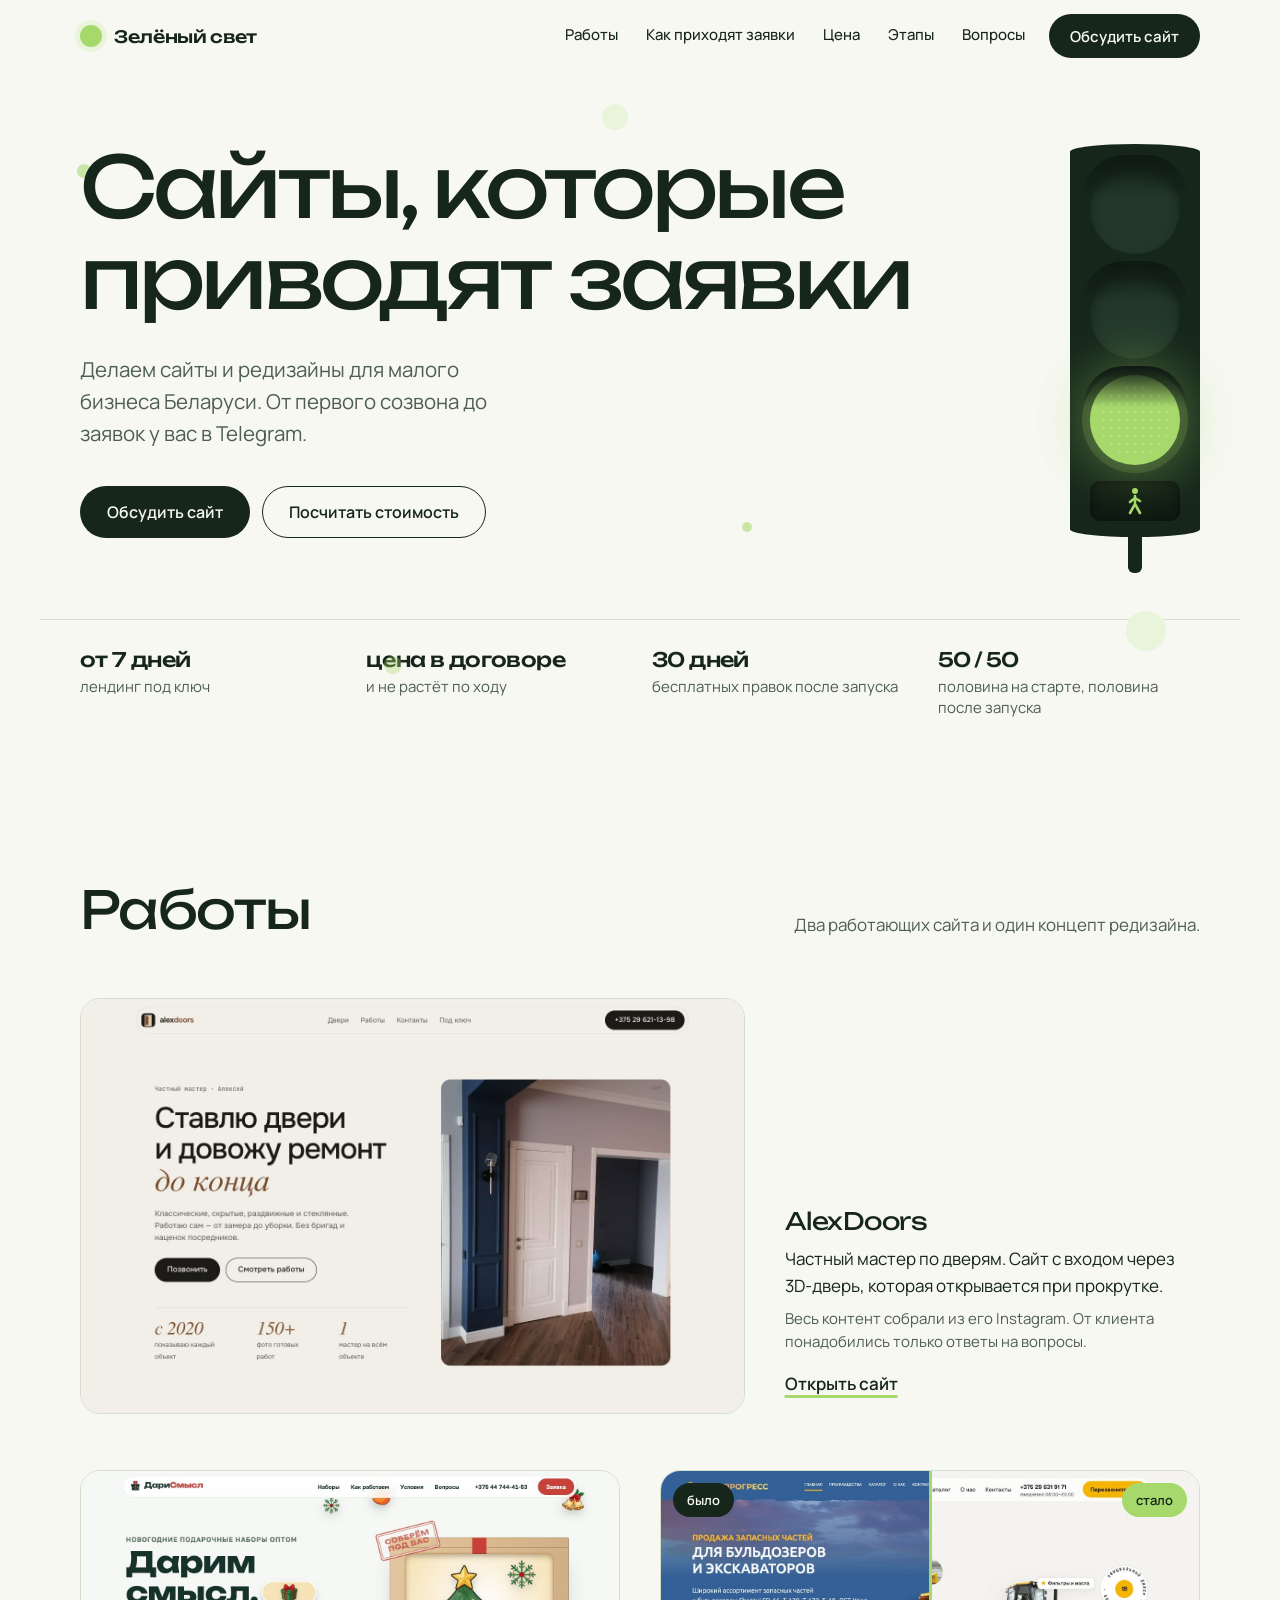
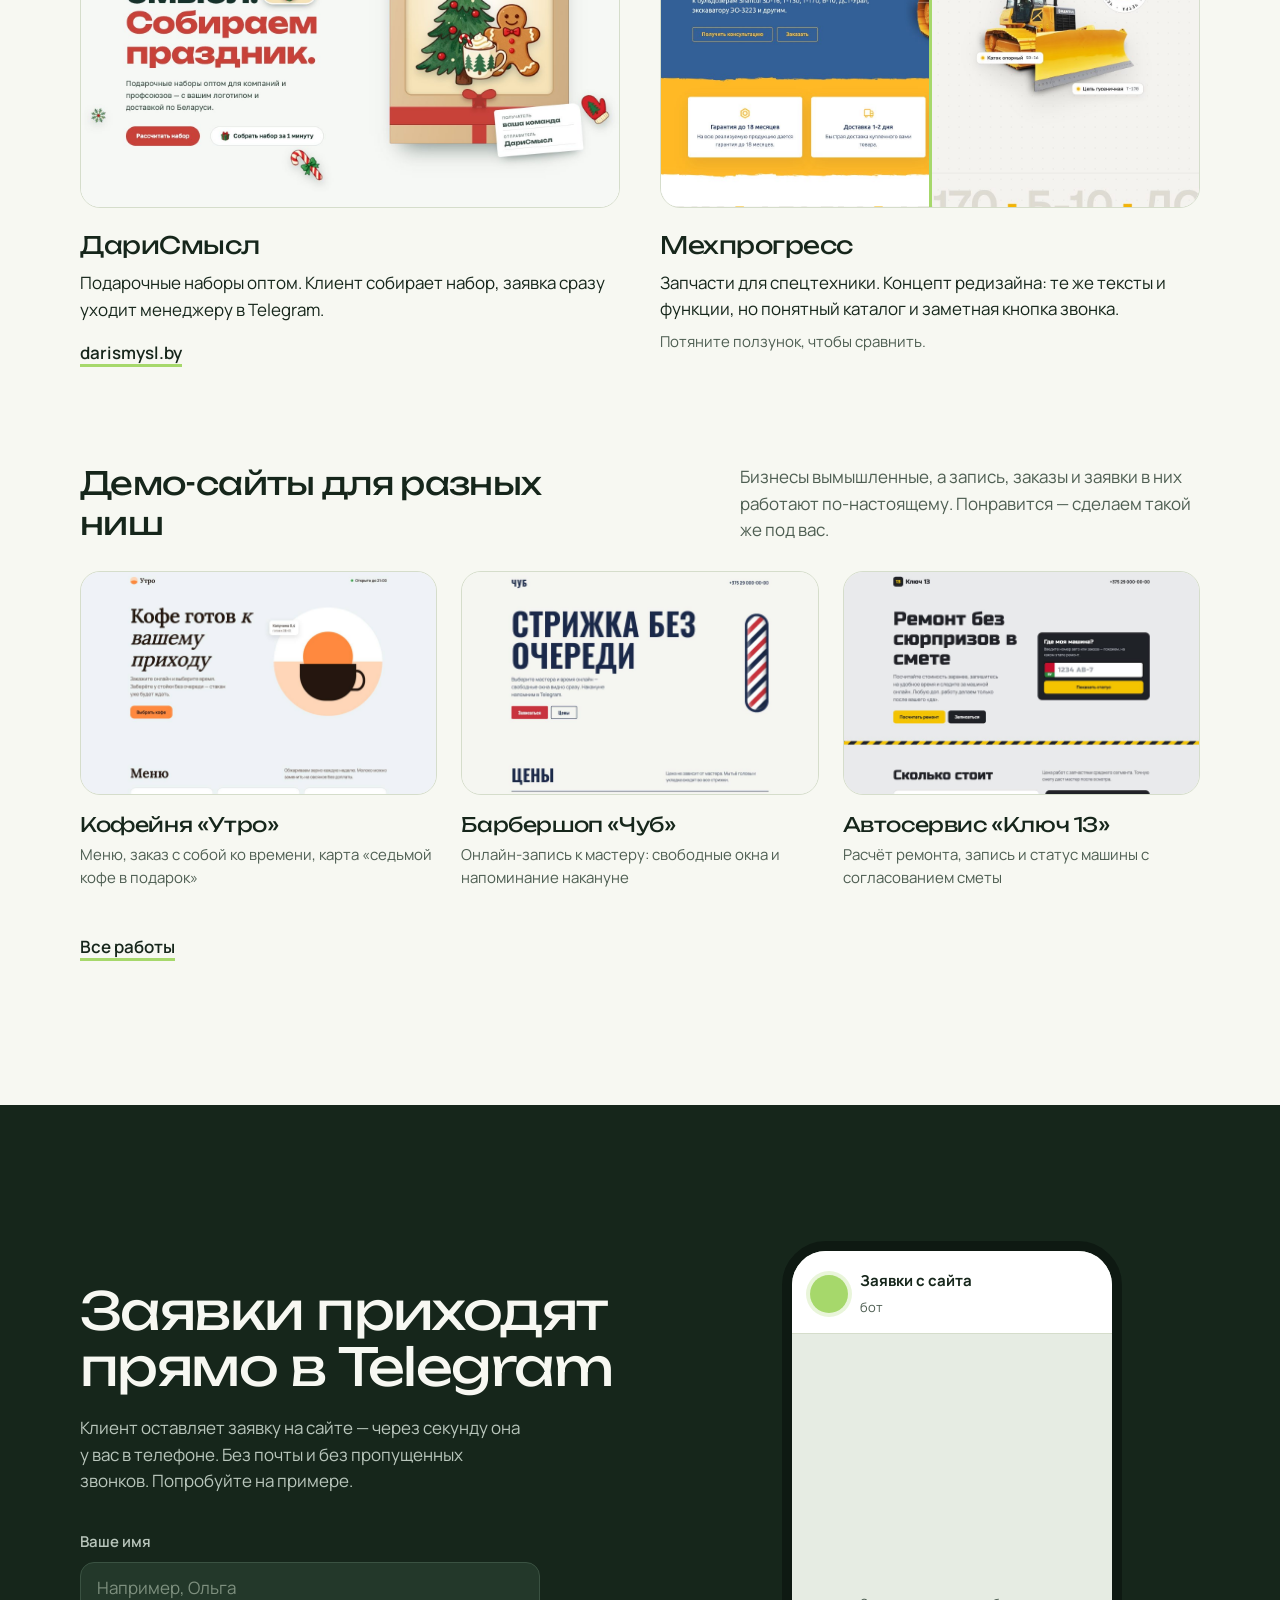
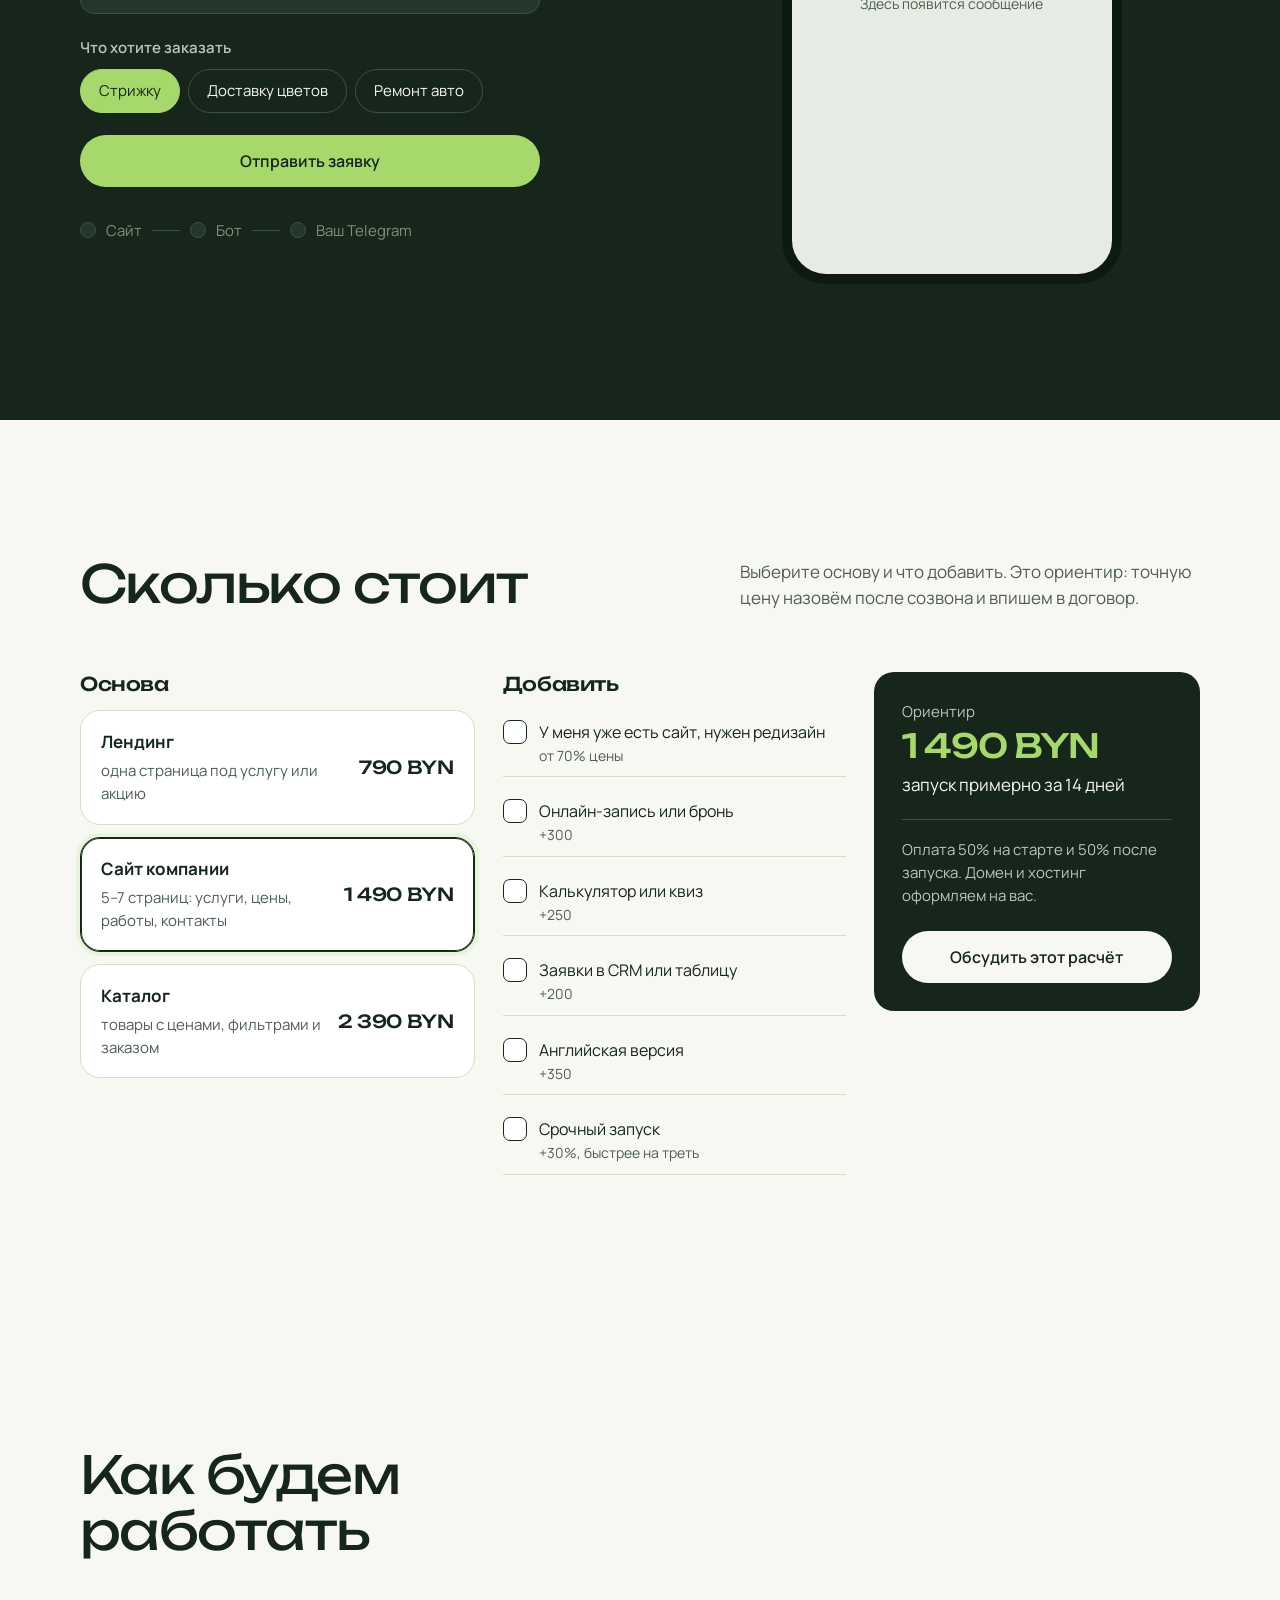
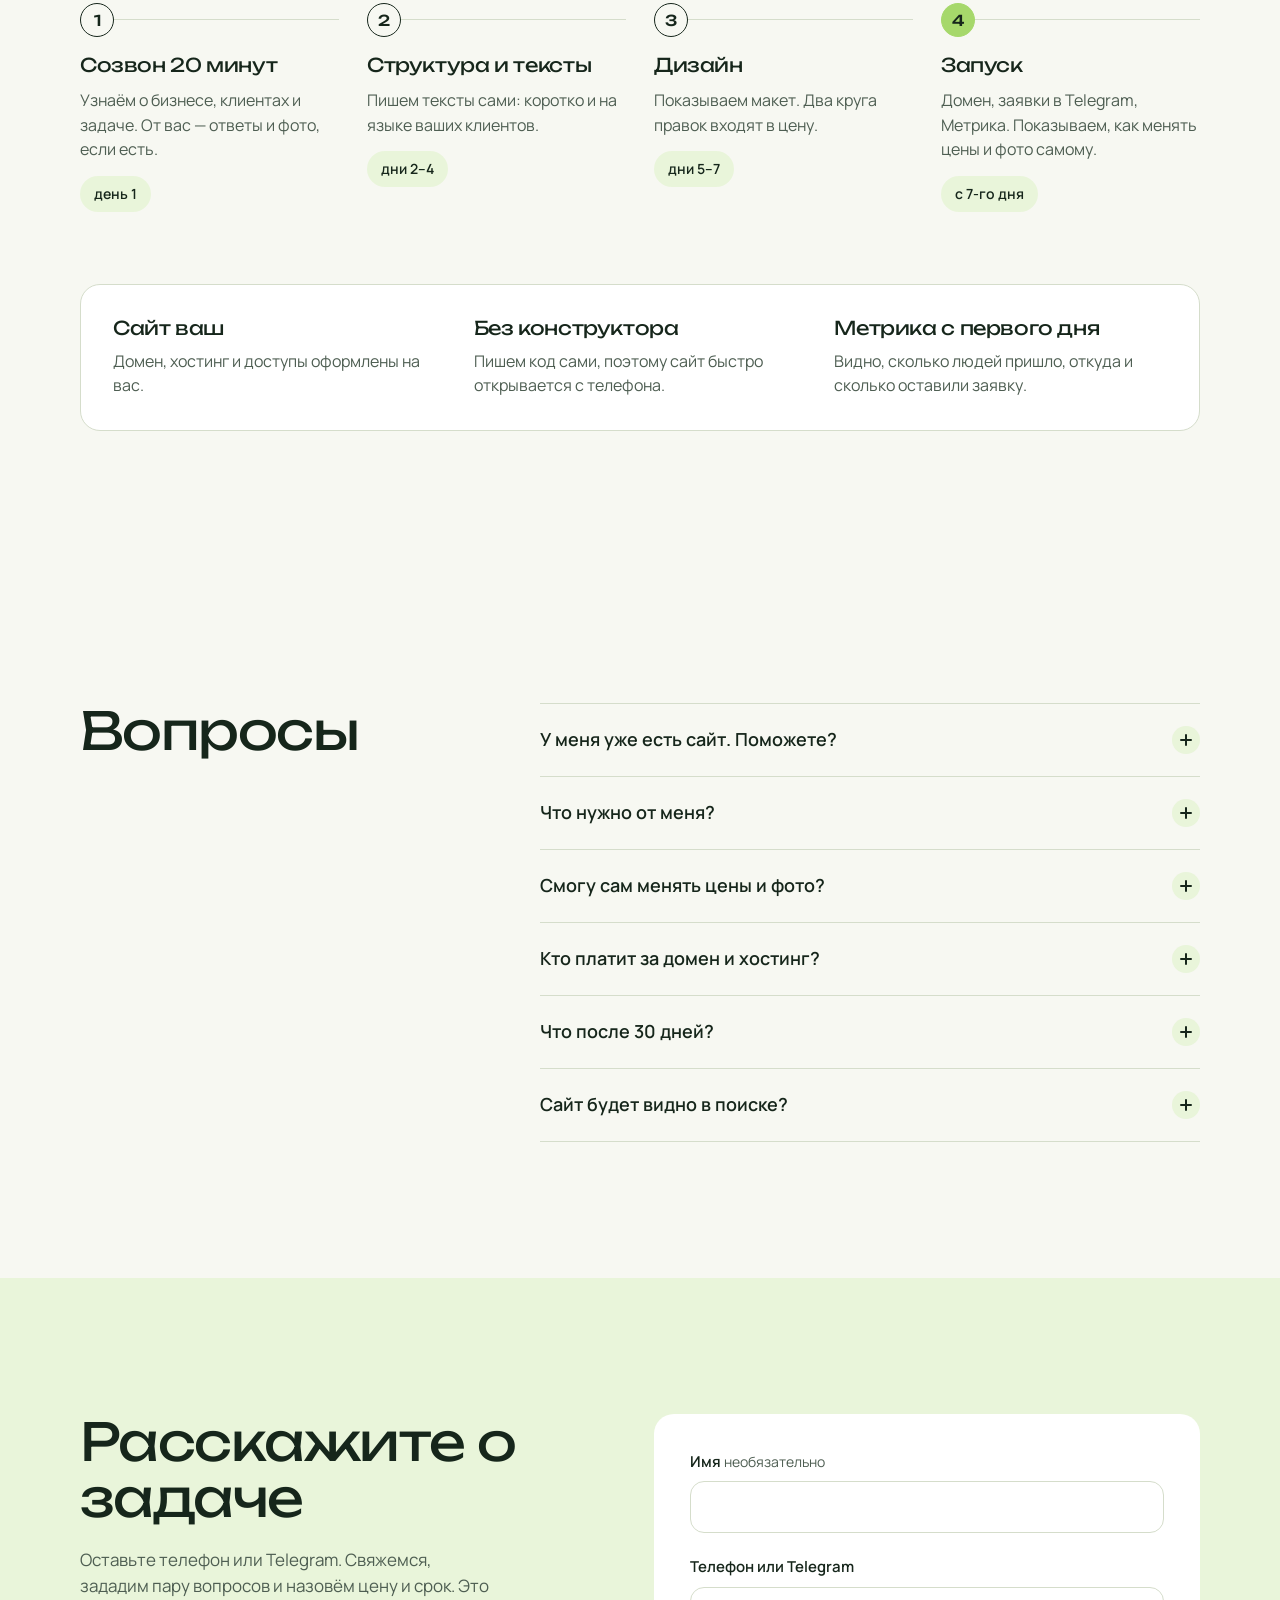
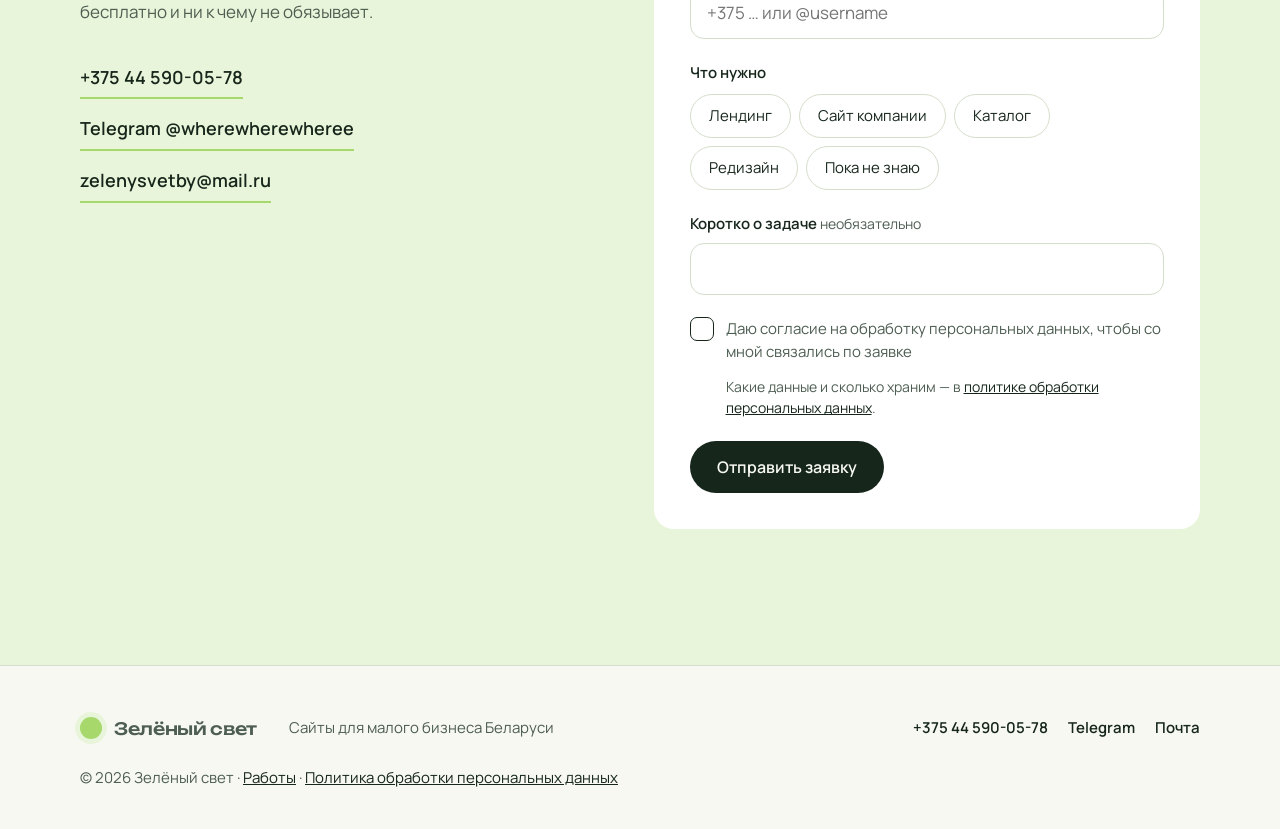
==== commit aba236a7: "feat: демо-сайты, страница работ, политика ПД, 404 Co-Authored-By: Claude Opus 5.5 <noreply@anthropi" ====
--- a/index.html
+++ b/index.html
@@ -13,7 +13,7 @@
 <link rel="icon" href="img/favicon.svg" type="image/svg+xml">
 <link rel="preload" href="fonts/unbounded-cyrillic.woff2" as="font" type="font/woff2" crossorigin>
 <link rel="preload" href="fonts/manrope-cyrillic.woff2" as="font" type="font/woff2" crossorigin>
-<link rel="stylesheet" href="css/style.css?v=2">
+<link rel="stylesheet" href="css/style.css?v=4">
 <script>document.documentElement.classList.add('js')</script>
 </head>
 <body>
@@ -125,7 +125,16 @@
       </article>
     </div>
 
-    <p class="soon">Скоро здесь появятся демо-сайты для кофейни, барбершопа и автосервиса — с рабочей записью и заявками. Понравится демо — сделаем такой же под ваш бизнес.</p>
+    <div class="demos-head">
+      <h3>Демо-сайты для разных ниш</h3>
+      <p>Бизнесы вымышленные, а запись, заказы и заявки в них работают по-настоящему. Понравится — сделаем такой же под вас.</p>
+    </div>
+    <div class="demos">
+      <a class="demo-card" href="demo/kofe/"><img src="img/demo-kofe.jpg" alt="Демо-сайт кофейни «Утро»" width="1440" height="900" loading="lazy"><b>Кофейня «Утро»</b><span>Меню, заказ с собой ко времени, карта «седьмой кофе в подарок»</span></a>
+      <a class="demo-card" href="demo/barber/"><img src="img/demo-barber.jpg" alt="Демо-сайт барбершопа «Чуб»" width="1440" height="900" loading="lazy"><b>Барбершоп «Чуб»</b><span>Онлайн-запись к мастеру: свободные окна и напоминание накануне</span></a>
+      <a class="demo-card" href="demo/avto/"><img src="img/demo-avto.jpg" alt="Демо-сайт автосервиса «Ключ 13»" width="1440" height="900" loading="lazy"><b>Автосервис «Ключ 13»</b><span>Расчёт ремонта, запись и статус машины с согласованием сметы</span></a>
+    </div>
+    <p class="works-more"><a class="link" href="works/">Все работы</a></p>
   </div>
 </section>
 
@@ -270,6 +279,7 @@
         <input type="checkbox" name="consent">
         <span>Даю согласие на обработку персональных данных, чтобы со мной связались по заявке</span>
       </label>
+      <p class="consent-note">Какие данные и сколько храним — в <a href="privacy.html">политике обработки персональных данных</a>.</p>
       <em class="field__err" id="consentErr" role="alert"></em>
       <input class="hp" type="text" name="website" tabindex="-1" autocomplete="off" aria-hidden="true">
       <button class="btn btn--dark" type="submit">Отправить заявку</button>
@@ -285,10 +295,10 @@
     <a class="logo" href="#top"><i></i><b>Зелёный свет</b></a>
     <p>Сайты для малого бизнеса Беларуси</p>
     <p class="footer__links"><a href="tel:+375445900578">+375 44 590-05-78</a><a href="https://t.me/wherewherewheree">Telegram</a><a href="mailto:zelenysvetby@mail.ru">Почта</a></p>
-    <p class="footer__copy">© 2026 Зелёный свет</p>
+    <p class="footer__copy">© 2026 Зелёный свет · <a href="works/">Работы</a> · <a href="privacy.html">Политика обработки персональных данных</a></p>
   </div>
 </footer>
 
-<script src="js/main.js?v=2" defer></script>
+<script src="js/main.js?v=3" defer></script>
 </body>
 </html>
--- a/css/style.css
+++ b/css/style.css
@@ -163,7 +163,34 @@
 .compare__range { position: absolute; inset: 0; width: 100%; height: 100%; margin: 0; opacity: 0; cursor: ew-resize; }
 .compare:has(.compare__range:focus-visible) { outline: 3px solid var(--lime); outline-offset: 3px; }
 
-.soon { margin-top: 56px; padding: 22px 26px; border: 1px dashed var(--line); border-radius: var(--r); color: var(--muted); max-width: 72ch; }
+.demos-head { display: grid; grid-template-columns: 1fr 1fr; gap: 16px 48px; align-items: end; margin: 88px 0 28px; }
+.demos-head h3 { font-size: clamp(24px, 2.6vw, 32px); }
+.demos-head p { color: var(--muted); max-width: 46ch; justify-self: end; }
+.demos { display: grid; grid-template-columns: repeat(3, 1fr); gap: 24px; }
+.demo-card { display: flex; flex-direction: column; gap: 6px; text-decoration: none; }
+.demo-card img { width: 100%; aspect-ratio: 16 / 10; object-fit: cover; object-position: top; border-radius: var(--r); border: 1px solid var(--line); margin-bottom: 12px; transition: transform .4s ease; }
+.demo-card:hover img { transform: translateY(-4px); }
+.demo-card b { font: 400 20px/1.2 var(--display); letter-spacing: -0.02em; }
+.demo-card span { color: var(--muted); font-size: 15px; }
+.works-more { margin-top: 36px; }
+.consent-note { margin-top: -10px; padding-left: 36px; font-size: 14px; color: var(--muted); }
+.consent-note a, .footer__copy a { color: var(--ink); }
+
+/* внутренние страницы */
+.page { padding: clamp(120px, 15vh, 160px) 0 clamp(64px, 9vw, 112px); }
+.page h1 { overflow-wrap: break-word; hyphens: auto; font-size: clamp(30px, 5.6vw, 68px); line-height: 1.05; letter-spacing: -0.04em; }
+.page__lead { margin-top: 20px; max-width: 52ch; color: var(--muted); font-size: clamp(17px, 1.5vw, 19px); }
+.legal { max-width: 72ch; margin-top: 48px; overflow-wrap: break-word; }
+.legal h2 { font-size: clamp(22px, 2.4vw, 28px); margin: 40px 0 12px; }
+.legal p, .legal li { color: #2E3D33; }
+.legal p + p { margin-top: 10px; }
+.legal ul { padding-left: 20px; margin: 10px 0; }
+.legal li + li { margin-top: 6px; }
+.legal .todo { padding: 12px 16px; border-radius: 12px; background: var(--pale); }
+.nf { min-height: 100svh; display: grid; place-items: center; text-align: center; padding: 120px var(--gut) 64px; }
+.nf .signal { margin: 0 auto 36px; cursor: default; }
+.nf .signal[data-state] .lamp--g { animation: none; }
+.nf p { margin: 16px auto 28px; color: var(--muted); max-width: 40ch; }
 
 /* ---------- demo ---------- */
 .demo { display: grid; grid-template-columns: 1.1fr 1fr; gap: clamp(40px, 6vw, 96px); align-items: center; }
@@ -297,6 +324,7 @@
   .case--wide { gap: 0; }
   .case--wide .case__body { padding-top: 22px; }
   .steps { grid-template-columns: 1fr 1fr; row-gap: 48px; }
+  .demos { grid-template-columns: 1fr 1fr; }
   .phone { max-width: 320px; }
 }
 @media (max-width: 720px) {
@@ -316,7 +344,9 @@
   .floaters span:nth-child(2) { left: 70%; top: 12%; }
   .head { grid-template-columns: 1fr; }
   .head p { justify-self: start; }
-  .cases, .calc, .promise { grid-template-columns: 1fr; }
+  .cases, .calc, .promise, .demos { grid-template-columns: 1fr; }
+  .demos-head { grid-template-columns: 1fr; margin-top: 64px; }
+  .demos-head p { justify-self: start; }
   .steps { grid-template-columns: 1fr; }
   .promise { padding: 24px; }
   .lead .btn { justify-self: stretch; }
@@ -342,3 +372,6 @@
   *, *::before, *::after { transition-duration: .01ms !important; }
 }
 .hp { position: absolute; left: -9999px; width: 1px; height: 1px; opacity: 0; }
+.cta-band { display: flex; flex-wrap: wrap; align-items: center; justify-content: space-between; gap: 20px 40px; margin-top: 88px; padding: clamp(24px, 3vw, 36px); border-radius: var(--r); background: var(--pale); }
+.cta-band p { margin-top: 8px; color: var(--muted); max-width: 46ch; }
+@media (max-width: 720px) { .cta-band .btn { width: 100%; } }
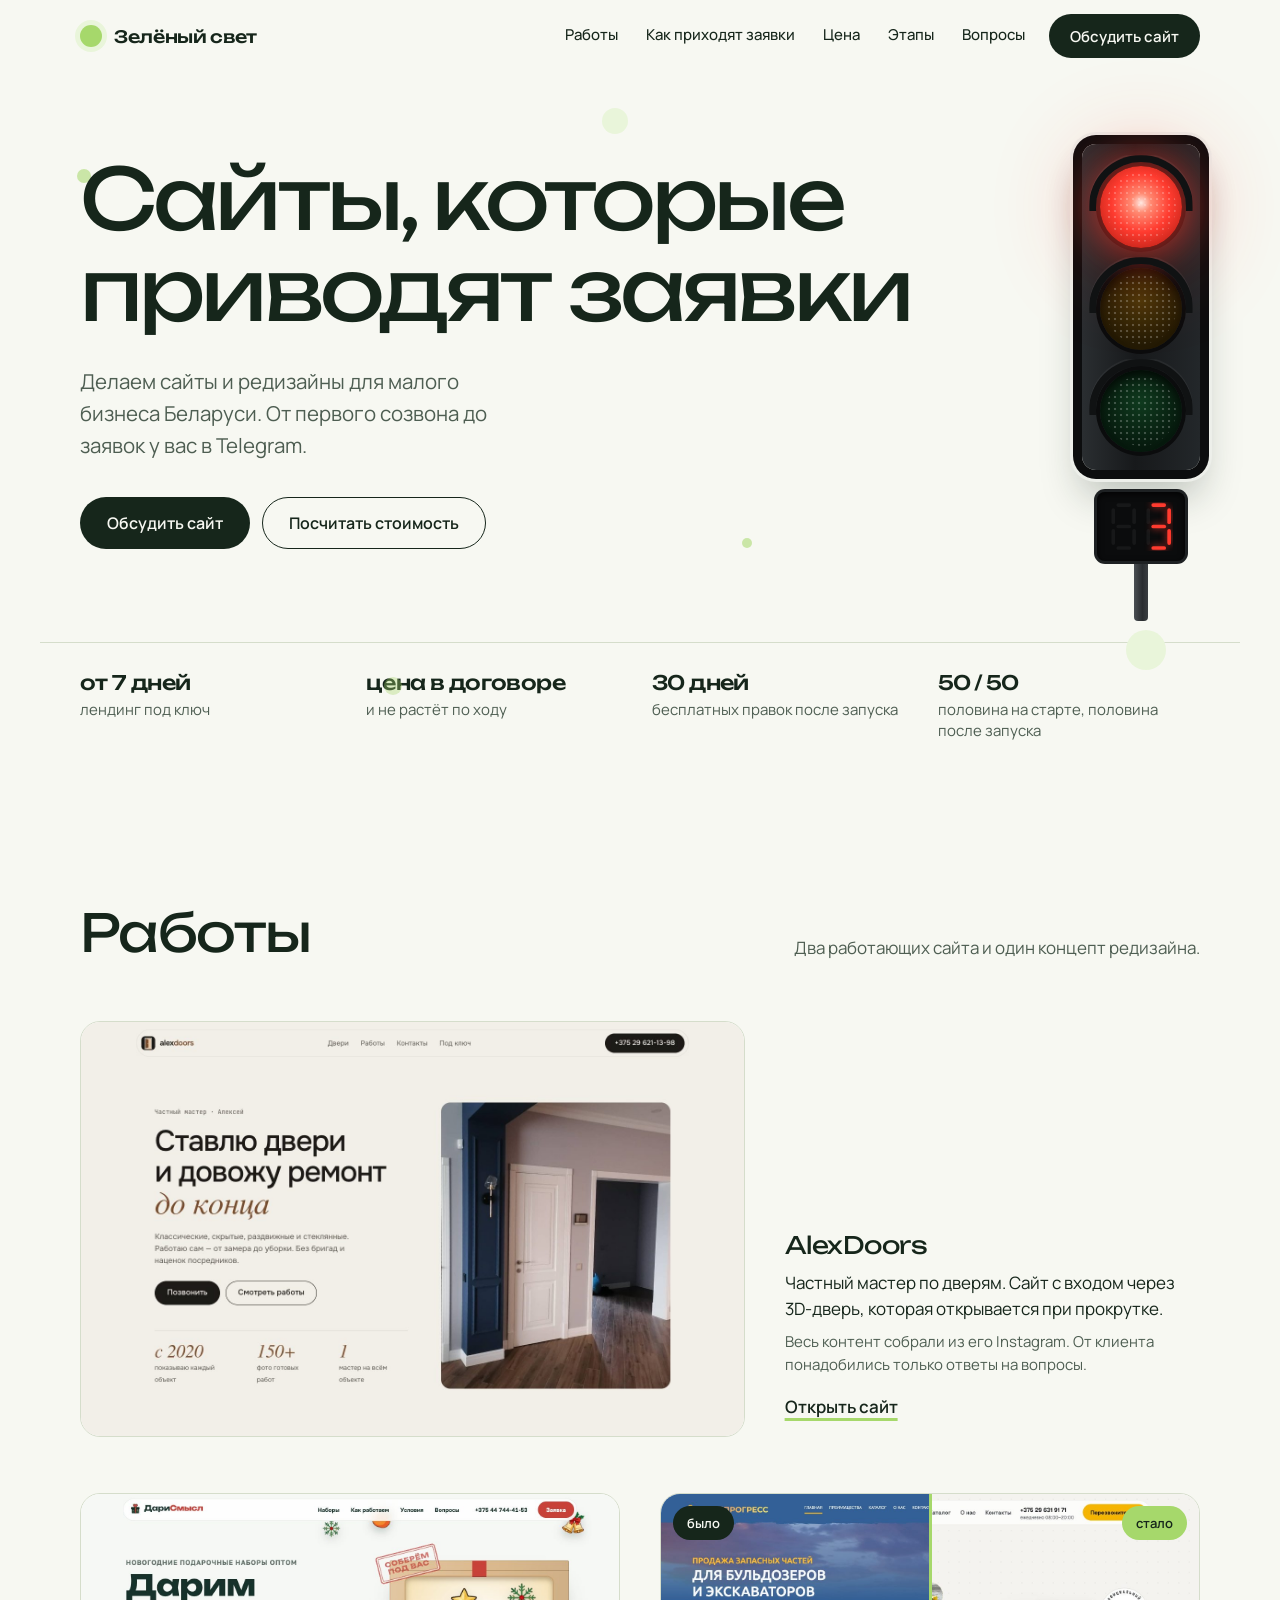
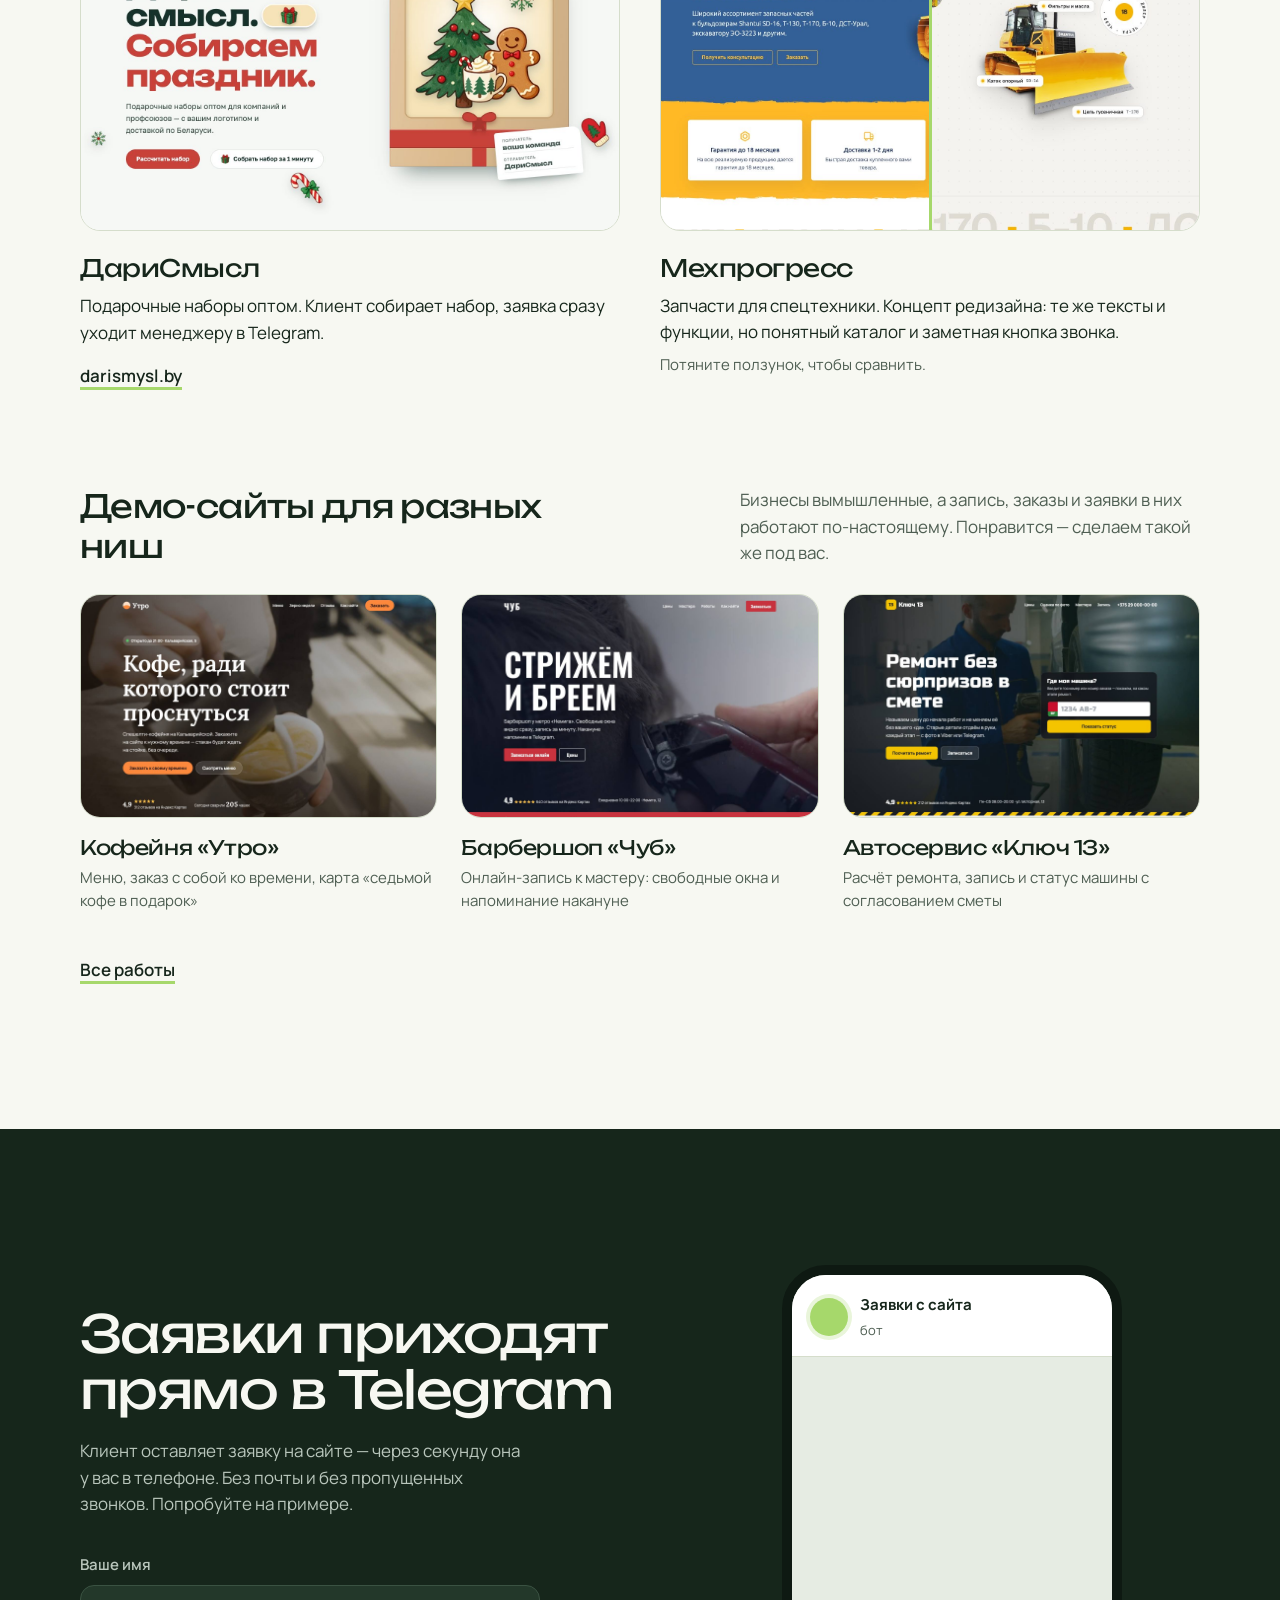
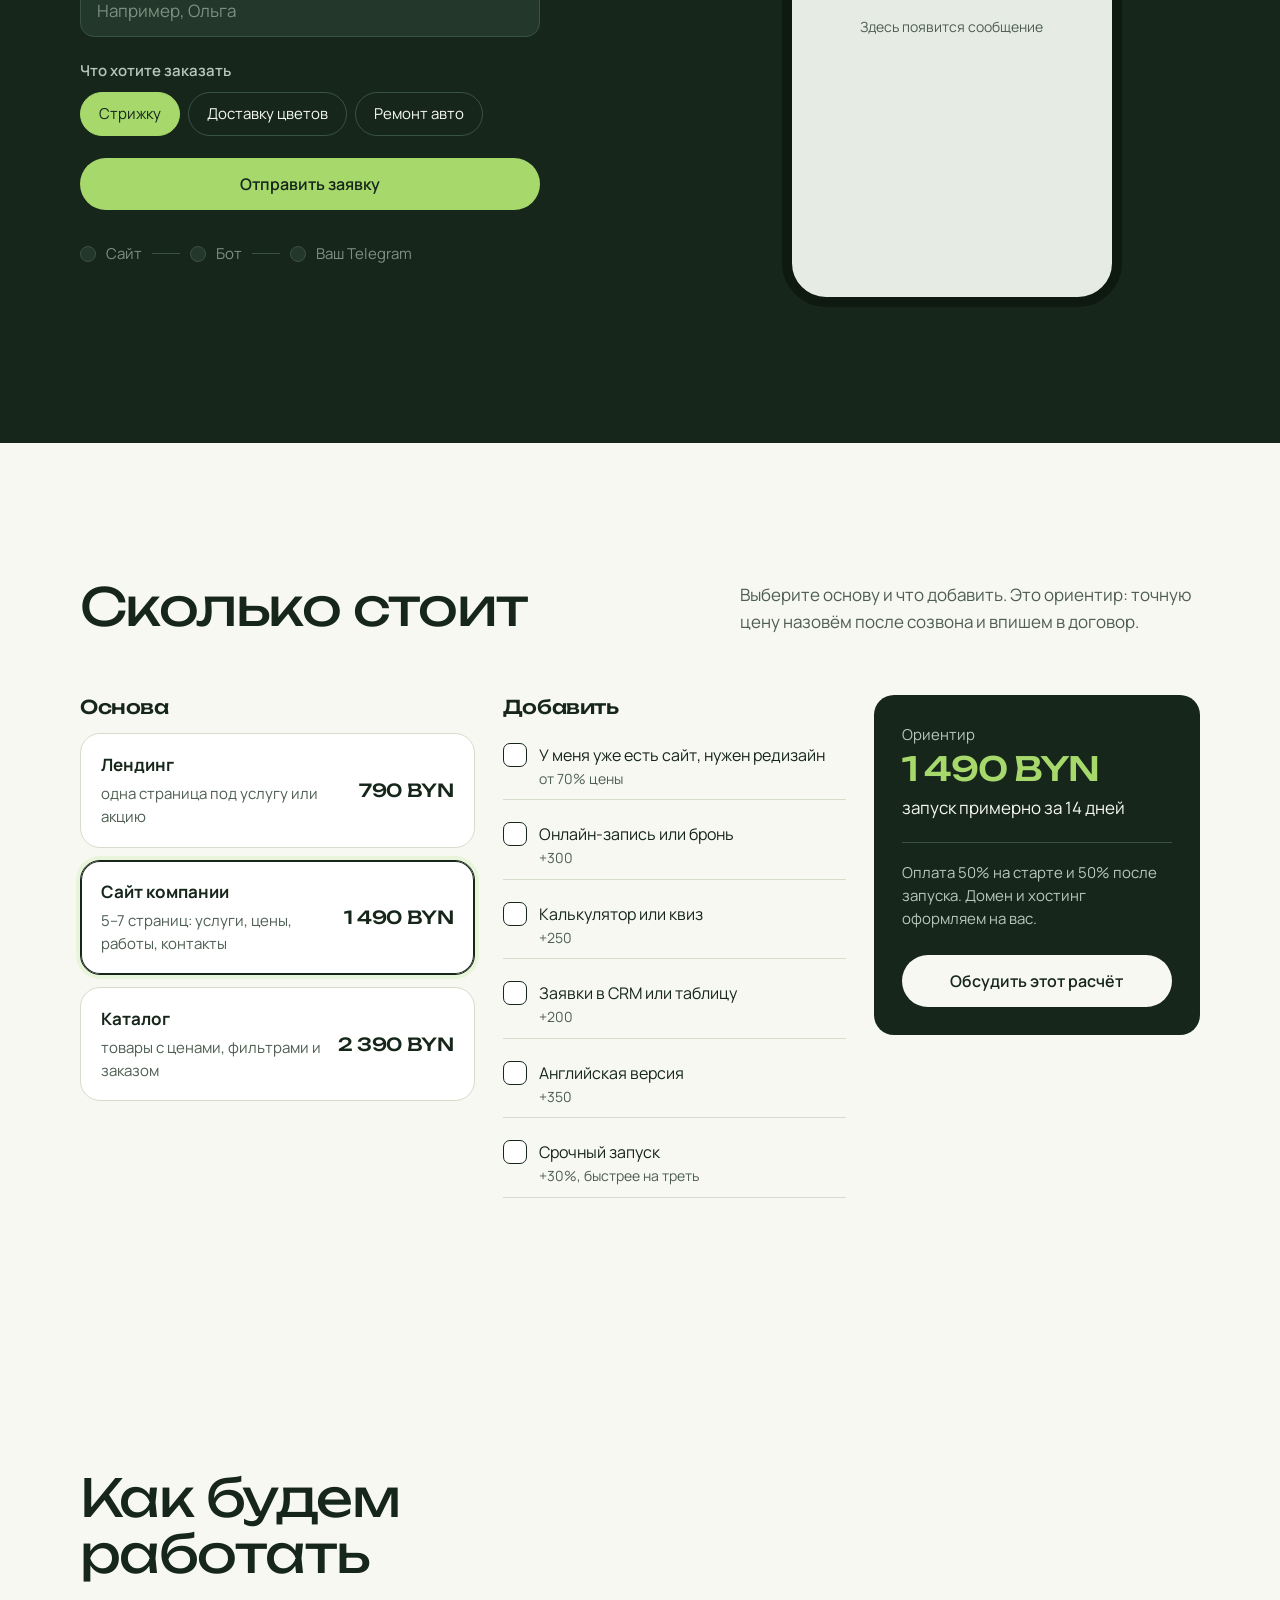
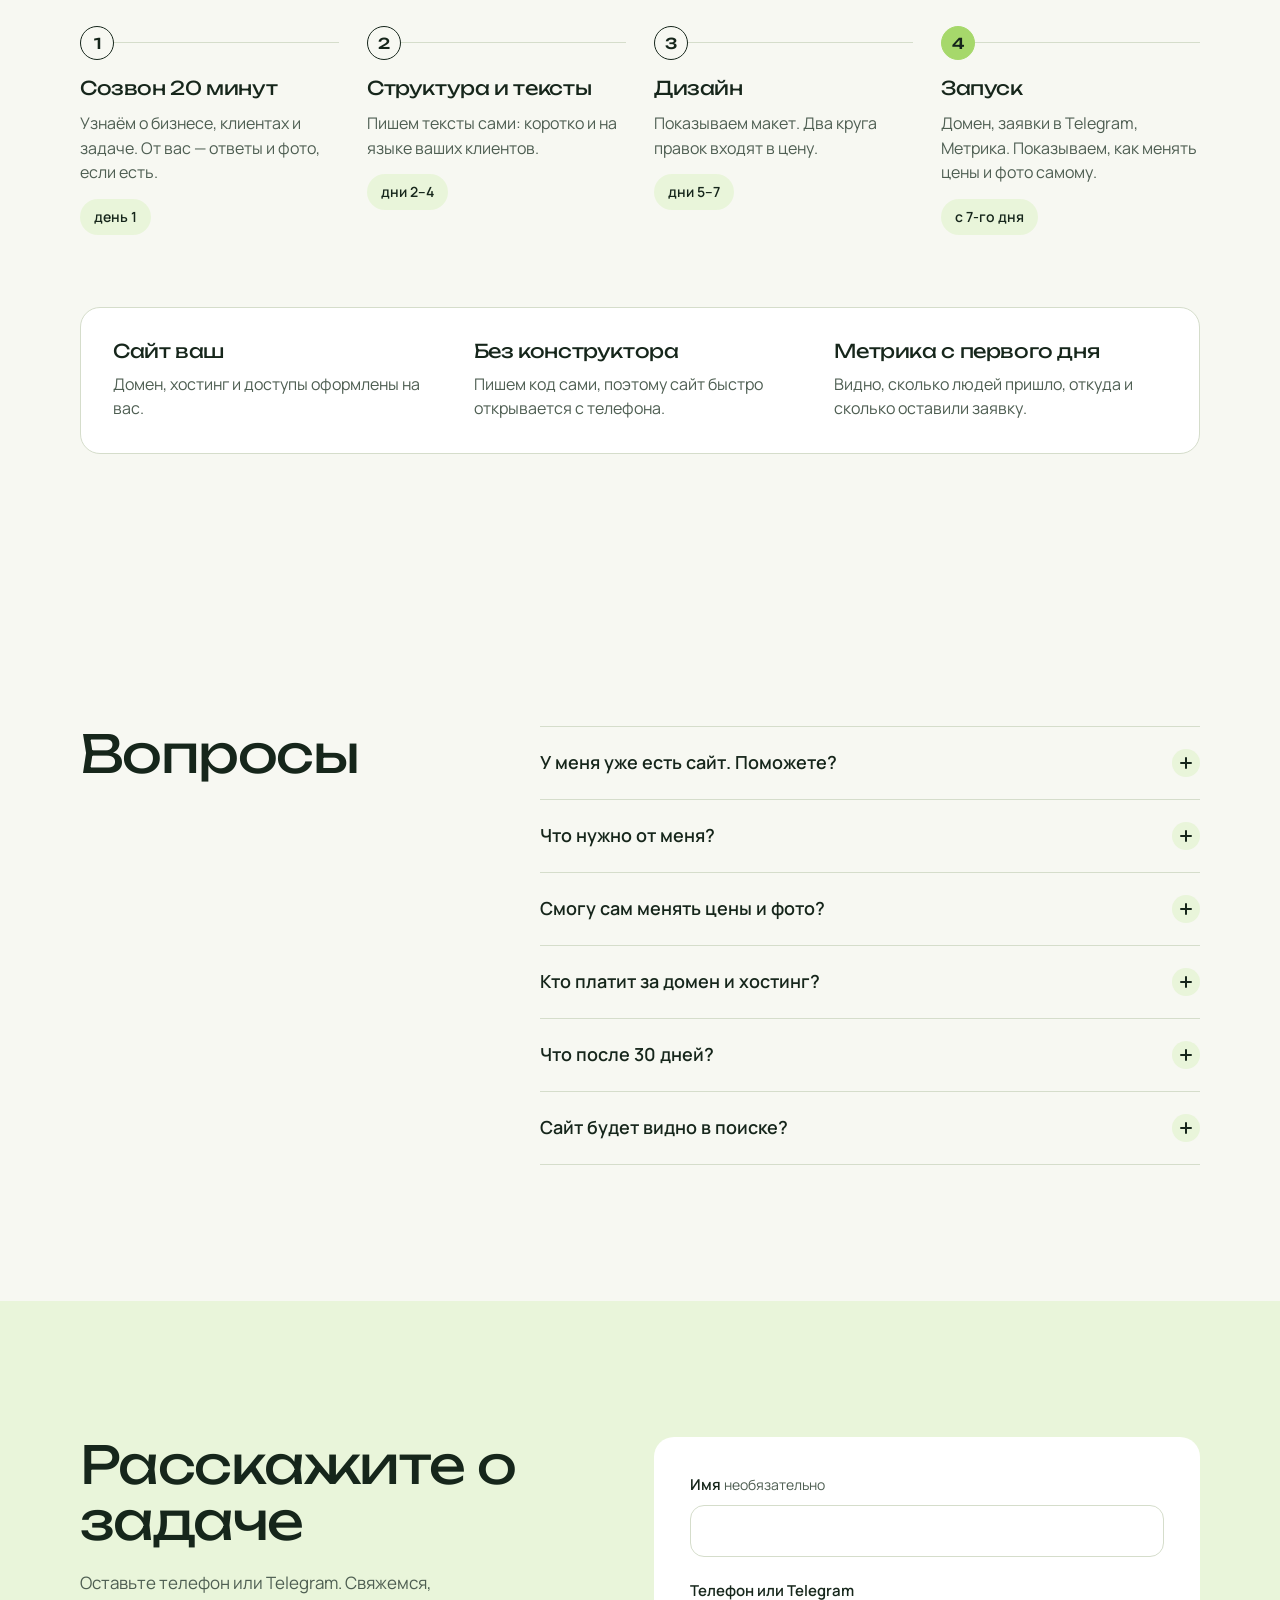
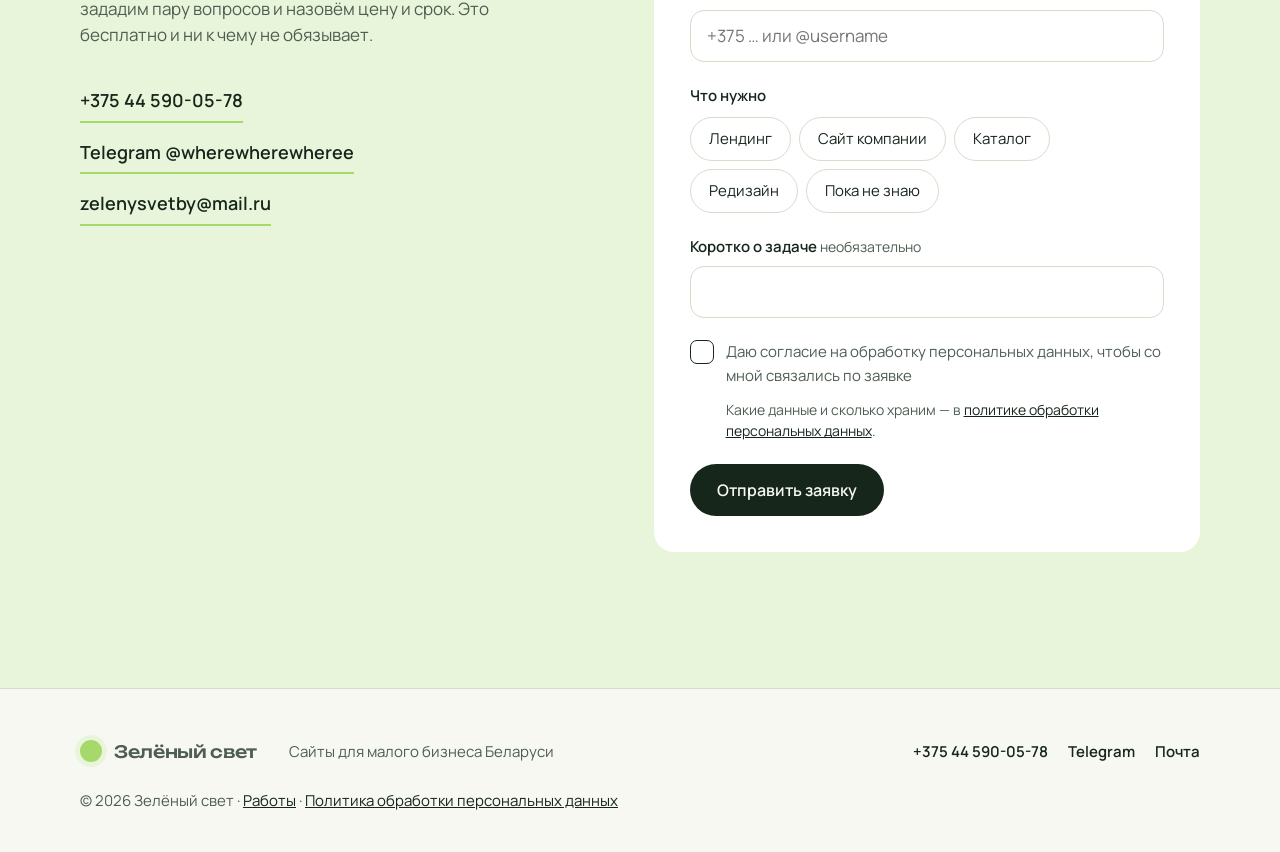
==== commit d8649c71: "feat: реалистичный светофор с циклом и табло, белорусский номерной знак Co-Authored-By: Claude Opus " ====
--- a/index.html
+++ b/index.html
@@ -13,7 +13,7 @@
 <link rel="icon" href="img/favicon.svg" type="image/svg+xml">
 <link rel="preload" href="fonts/unbounded-cyrillic.woff2" as="font" type="font/woff2" crossorigin>
 <link rel="preload" href="fonts/manrope-cyrillic.woff2" as="font" type="font/woff2" crossorigin>
-<link rel="stylesheet" href="css/style.css?v=4">
+<link rel="stylesheet" href="css/style.css?v=5">
 <script>document.documentElement.classList.add('js')</script>
 </head>
 <body>
@@ -63,12 +63,10 @@
         <a class="btn btn--ghost" href="#price">Посчитать стоимость</a>
       </div>
     </div>
-    <button class="signal" type="button" aria-label="Светофор. Нажмите, чтобы переключить ещё раз">
-      <i class="lamp lamp--r"></i><i class="lamp lamp--y"></i><i class="lamp lamp--g"></i>
-      <span class="signal__screen" aria-hidden="true">
-        <b class="signal__num"></b>
-        <svg class="walker" viewBox="0 0 22 28"><g class="w1"><circle cx="11" cy="4" r="3" stroke="none"/><path d="M11 9v8M11 11l-5 4M11 11l5 3M11 17l-5 9M11 17l5 9" fill="none"/></g><g class="w2"><circle cx="11" cy="4" r="3" stroke="none"/><path d="M11 9v8M11 11l-3 5M11 11l3 5M11 17l-2 9M11 17l2 9" fill="none"/></g></svg>
-      </span>
+    <button class="signal" type="button" aria-label="Светофор. Нажмите, чтобы включить зелёный">
+      <span class="signal__box"><i class="lamp lamp--r"><b></b></i><i class="lamp lamp--y"><b></b></i><i class="lamp lamp--g"><b></b></i></span>
+      <span class="signal__timer" aria-hidden="true"><svg class="seg" viewBox="0 0 24 40" aria-hidden="true"><rect x="6" y="1" width="12" height="3" rx="1.5"/><rect x="19" y="5" width="3" height="13" rx="1.5"/><rect x="19" y="22" width="3" height="13" rx="1.5"/><rect x="6" y="36" width="12" height="3" rx="1.5"/><rect x="2" y="22" width="3" height="13" rx="1.5"/><rect x="2" y="5" width="3" height="13" rx="1.5"/><rect x="6" y="18.5" width="12" height="3" rx="1.5"/></svg><svg class="seg" viewBox="0 0 24 40" aria-hidden="true"><rect x="6" y="1" width="12" height="3" rx="1.5"/><rect x="19" y="5" width="3" height="13" rx="1.5"/><rect x="19" y="22" width="3" height="13" rx="1.5"/><rect x="6" y="36" width="12" height="3" rx="1.5"/><rect x="2" y="22" width="3" height="13" rx="1.5"/><rect x="2" y="5" width="3" height="13" rx="1.5"/><rect x="6" y="18.5" width="12" height="3" rx="1.5"/></svg></span>
+      <span class="signal__hint">Нажмите — дадим зелёный</span>
     </button>
   </div>
   <ul class="wrap facts">
@@ -299,6 +297,6 @@
   </div>
 </footer>
 
-<script src="js/main.js?v=3" defer></script>
+<script src="js/main.js?v=4" defer></script>
 </body>
 </html>
--- a/css/style.css
+++ b/css/style.css
@@ -79,40 +79,39 @@
 .hero__lead { margin-top: 28px; max-width: 34ch; font-size: clamp(18px, 1.6vw, 21px); color: var(--muted); }
 .hero__cta { display: flex; flex-wrap: wrap; gap: 12px; margin-top: 36px; }
 
-/* светофор: состояния ставит JS (data-state), без JS горит зелёный */
-.signal { --lit-r: #E8735F; --lit-y: #F2C14E; position: relative; display: flex; flex-direction: column; align-items: center; gap: 16px; padding: 20px 20px 16px; background: var(--ink); border: 0; border-radius: 999px / 120px; cursor: pointer; transition: transform .5s cubic-bezier(.2, .8, .2, 1); transform: perspective(700px) rotateY(var(--ry, 0deg)) rotateX(var(--rx, 0deg)); -webkit-tap-highlight-color: transparent; }
-.signal::before { content: ""; position: absolute; left: 50%; bottom: -36px; width: 14px; height: 36px; margin-left: -7px; background: var(--ink); border-radius: 0 0 6px 6px; }
-.lamp { position: relative; width: clamp(64px, 7vw, 92px); aspect-ratio: 1; border-radius: 50%; background: var(--ink-2); box-shadow: inset 0 6px 12px rgba(0, 0, 0, .35); transition: background .3s, box-shadow .3s, filter .3s; }
-/* козырёк над каждой лампой */
-.lamp::before { content: ""; position: absolute; left: -8%; right: -8%; top: -10%; height: 46%; border-radius: 999px 999px 0 0; background: linear-gradient(#0E1912, rgba(14, 25, 18, 0)); pointer-events: none; z-index: 1; }
-/* сетка светодиодов видна, когда лампа горит */
-.lamp::after { content: ""; position: absolute; inset: 10%; border-radius: 50%; background: radial-gradient(rgba(255, 255, 255, .45) 1px, transparent 1.7px) 0 0 / 8px 8px; opacity: 0; transition: opacity .3s; }
-.signal:not([data-state]) .lamp--g, .signal[data-state="green"] .lamp--g { background: var(--lime); box-shadow: 0 0 0 8px rgba(166, 216, 107, .16), 0 0 54px 10px rgba(166, 216, 107, .42); }
-.signal[data-state="red"] .lamp--r { background: var(--lit-r); box-shadow: 0 0 44px 8px rgba(232, 115, 95, .45); }
-.signal[data-state="yellow"] .lamp--y, .signal[data-state="blink"] .lamp--y { background: var(--lit-y); box-shadow: 0 0 44px 8px rgba(242, 193, 78, .45); }
-.signal[data-state="red"] .lamp--r::after, .signal[data-state="yellow"] .lamp--y::after, .signal[data-state="green"] .lamp--g::after, .signal:not([data-state]) .lamp--g::after { opacity: .5; }
-.js .signal:not([data-state]) .lamp--g { background: var(--ink-2); box-shadow: inset 0 6px 12px rgba(0, 0, 0, .35); }
-.js .signal:not([data-state]) .lamp--g::after { opacity: 0; }
-.signal.is-boost .lamp--g { filter: brightness(1.12); box-shadow: 0 0 0 12px rgba(166, 216, 107, .22), 0 0 80px 18px rgba(166, 216, 107, .55); }
-
-/* табло под лампами: цифры отсчёта, на зелёном — идущий человечек */
-.signal__screen { display: grid; place-items: center; width: clamp(64px, 7vw, 92px); height: 40px; border-radius: 10px; background: #0E1912; box-shadow: inset 0 2px 6px rgba(0, 0, 0, .5); color: var(--lime); }
-.signal__num { font: 500 22px/1 var(--display); letter-spacing: 0; font-variant-numeric: tabular-nums; }
-.signal[data-state="red"] .signal__num { color: var(--lit-r); }
-.signal[data-state="yellow"] .signal__num { color: var(--lit-y); }
-.walker { width: 22px; height: 28px; display: none; }
-.signal[data-state="green"] .walker, .signal:not([data-state]) .walker { display: block; }
-.signal[data-state="green"] .signal__num { display: none; }
-.walker g { fill: var(--lime); stroke: var(--lime); stroke-width: 2.6; stroke-linecap: round; }
-.walker .w2 { opacity: 0; }
-@media (prefers-reduced-motion: no-preference) {
-  .signal[data-state="green"] .lamp--g { animation: breathe 2.8s ease-in-out infinite 1s; }
-  .signal[data-state="green"] .w1 { animation: step 0.9s steps(1) infinite; }
-  .signal[data-state="green"] .w2 { animation: step 0.9s steps(1) infinite reverse; }
-  .signal:active { transform: perspective(700px) scale(.97); }
-}
-@keyframes breathe { 50% { box-shadow: 0 0 0 12px rgba(166, 216, 107, .1), 0 0 70px 16px rgba(166, 216, 107, .5); } }
-@keyframes step { 0% { opacity: 1; } 50% { opacity: 0; } }
+/* светофор: корпус, экран с белой каймой, козырьки, линзы. Выключенная линза тёмная, но своего цвета.
+   Цикл как на улице: красный → красный+жёлтый → зелёный → зелёный мигает 3 раза → жёлтый. Табло показывает секунды. */
+.signal { --r: #FF3B2F; --y: #FFB300; --g: #3FD26B; position: relative; display: flex; flex-direction: column; align-items: center; gap: 22px; padding: 0; background: none; border: 0; cursor: pointer; transform: perspective(800px) rotateY(var(--ry, 0deg)) rotateX(var(--rx, 0deg)); transition: transform .6s cubic-bezier(.2, .8, .2, 1); -webkit-tap-highlight-color: transparent; }
+.signal__box { position: relative; z-index: 1; display: flex; flex-direction: column; gap: 20px; padding: 22px 18px 18px; border-radius: 14px; background: linear-gradient(90deg, #2A2E31, #17191B 45%, #23272A); box-shadow: 0 0 0 9px #0C0D0E, 0 0 0 12px #EDEFEA, 0 24px 40px rgba(22, 38, 27, .28); }
+.signal::after { content: ""; position: absolute; left: 50%; bottom: -60px; width: 14px; height: 60px; margin-left: -7px; background: linear-gradient(90deg, #4A4F53, #2A2D30 60%, #3A3E41); border-radius: 0 0 4px 4px; }
+.lamp { position: relative; display: block; width: clamp(60px, 6.4vw, 84px); aspect-ratio: 1; border-radius: 50%; box-shadow: 0 0 0 4px #0B0C0D, inset 0 10px 14px -6px rgba(0, 0, 0, .85); }
+.lamp--r { background: radial-gradient(circle at 50% 40%, #4A1512, #240807 70%); }
+.lamp--y { background: radial-gradient(circle at 50% 40%, #4A3608, #231A04 70%); }
+.lamp--g { background: radial-gradient(circle at 50% 40%, #0F3A1E, #06190D 70%); }
+/* светодиодная сетка поверх линзы */
+.lamp::after { content: ""; position: absolute; inset: 7%; border-radius: 50%; background: radial-gradient(rgba(255, 255, 255, .22) .9px, transparent 1.6px) 0 0 / 6px 6px; z-index: 2; pointer-events: none; }
+/* козырёк-труба сверху отбрасывает тень на линзу */
+.lamp::before { content: ""; position: absolute; inset: -13%; border-radius: 50%; border: clamp(5px, .6vw, 8px) solid #101213; border-bottom-color: transparent; box-shadow: 0 -2px 0 rgba(255, 255, 255, .05); z-index: 3; pointer-events: none; clip-path: inset(0 0 46% 0); }
+.lamp > b { position: absolute; inset: 0; border-radius: 50%; opacity: 0; transition: opacity .14s linear; z-index: 1; }
+.lamp--r > b { background: radial-gradient(circle at 50% 45%, #FFE9E2 0, #FF8A72 16%, var(--r) 48%, #A3170E 100%); box-shadow: 0 0 34px 8px rgba(255, 59, 47, .55), 0 0 90px 24px rgba(255, 59, 47, .22); }
+.lamp--y > b { background: radial-gradient(circle at 50% 45%, #FFF6DA 0, #FFD25C 16%, var(--y) 48%, #A86F00 100%); box-shadow: 0 0 34px 8px rgba(255, 179, 0, .5), 0 0 90px 24px rgba(255, 179, 0, .2); }
+.lamp--g > b { background: radial-gradient(circle at 50% 45%, #E9FFEF 0, #8DF0A6 16%, var(--g) 48%, #138A3A 100%); box-shadow: 0 0 34px 8px rgba(63, 210, 107, .5), 0 0 90px 24px rgba(166, 216, 107, .28); }
+.signal[data-state="red"] .lamp--r > b, .signal[data-state="ry"] .lamp--r > b, .signal[data-state="ry"] .lamp--y > b,
+.signal[data-state="yellow"] .lamp--y > b, .signal[data-state="green"] .lamp--g > b, .signal:not([data-state]) .lamp--g > b { opacity: 1; }
+.js .signal:not([data-state]) .lamp--g > b { opacity: 0; }
+.signal.is-blink .lamp--g > b { animation: blink 1s steps(1) infinite; }
+.signal.is-boost .lamp--g > b { filter: brightness(1.15) saturate(1.1); }
+@keyframes blink { 50% { opacity: 0; } }
+
+/* табло обратного отсчёта, как на минских перекрёстках */
+.signal__timer { position: relative; z-index: 1; display: flex; gap: 6px; padding: 10px 12px; border-radius: 8px; background: #0B0C0D; box-shadow: 0 0 0 3px #1E2123, inset 0 2px 6px rgba(0, 0, 0, .8); }
+.seg { width: clamp(22px, 2.3vw, 30px); height: auto; }
+.seg rect { fill: rgba(255, 255, 255, .05); transition: fill .1s; }
+.signal[data-state="red"] .seg rect.on { fill: var(--r); filter: drop-shadow(0 0 3px rgba(255, 59, 47, .8)); }
+.signal[data-state="green"] .seg rect.on { fill: var(--g); filter: drop-shadow(0 0 3px rgba(63, 210, 107, .8)); }
+.signal:active .signal__box { transform: scale(.985); }
+.signal__hint { position: absolute; bottom: calc(100% + 22px); left: 50%; transform: translateX(-50%); white-space: nowrap; font-size: 13px; color: var(--muted); opacity: 0; transition: opacity .3s; }
+.signal:hover .signal__hint, .signal:focus-visible .signal__hint { opacity: 1; }
 
 .floaters span { position: absolute; border-radius: 50%; background: var(--lime); opacity: .55; will-change: transform; }
 .floaters span:nth-child(1) { width: 14px; height: 14px; left: 6%;  top: 22%; }
@@ -127,9 +126,9 @@
 
 /* загрузка: светофор переключается красный → жёлтый → зелёный, потом выезжает заголовок */
 @media (prefers-reduced-motion: no-preference) {
-  .js .hero__title .line > span { animation: rise .9s cubic-bezier(.2, .8, .2, 1) both; animation-delay: 1.15s; }
-  .js .hero__title .line:nth-child(2) > span { animation-delay: 1.27s; }
-  .js .hero__lead, .js .hero__cta { animation: fade .8s ease both 1.5s; }
+  .js .hero__title .line > span { animation: rise .9s cubic-bezier(.2, .8, .2, 1) both; animation-delay: .25s; }
+  .js .hero__title .line:nth-child(2) > span { animation-delay: .37s; }
+  .js .hero__lead, .js .hero__cta { animation: fade .8s ease both .6s; }
 }
 @keyframes rise { from { transform: translateY(105%); } to { transform: none; } }
 @keyframes fade { from { opacity: 0; transform: translateY(12px); } to { opacity: 1; transform: none; } }
@@ -189,7 +188,6 @@
 .legal .todo { padding: 12px 16px; border-radius: 12px; background: var(--pale); }
 .nf { min-height: 100svh; display: grid; place-items: center; text-align: center; padding: 120px var(--gut) 64px; }
 .nf .signal { margin: 0 auto 36px; cursor: default; }
-.nf .signal[data-state] .lamp--g { animation: none; }
 .nf p { margin: 16px auto 28px; color: var(--muted); max-width: 40ch; }
 
 /* ---------- demo ---------- */
@@ -331,14 +329,15 @@
   body { font-size: 16px; }
   .hero__in { grid-template-columns: 1fr; gap: 28px; }
   /* на телефоне светофор лёгкий и горизонтальный, над заголовком */
-  .signal { order: -1; flex-direction: row; justify-self: start; gap: 10px; padding: 10px 12px 10px 10px; border-radius: 999px; }
-  .signal::before { display: none; }
-  .lamp { width: 36px; }
-  .lamp::before { top: -14%; }
-  .signal__screen { width: 48px; height: 36px; margin-left: 4px; }
-  .signal__num { font-size: 18px; }
-  .walker { width: 16px; height: 22px; }
-  .signal:not([data-state]) .lamp--g, .signal[data-state="green"] .lamp--g { box-shadow: 0 0 0 5px rgba(166, 216, 107, .16), 0 0 24px 4px rgba(166, 216, 107, .42); }
+  .signal { order: -1; flex-direction: row; justify-self: start; gap: 12px; }
+  .signal::after, .signal__hint { display: none; }
+  .signal__box { flex-direction: row; gap: 10px; padding: 9px 10px; border-radius: 10px; box-shadow: 0 0 0 5px #0C0D0E, 0 0 0 7px #EDEFEA, 0 10px 20px rgba(22, 38, 27, .2); }
+  .lamp { width: 34px; box-shadow: 0 0 0 2px #0B0C0D, inset 0 2px 5px rgba(0, 0, 0, .7); }
+  .lamp > b { box-shadow: none !important; }
+  .signal[data-state] .lamp > b { filter: drop-shadow(0 0 6px currentColor); }
+  .lamp::after { background-size: 4px 4px; }
+  .signal__timer { padding: 7px 8px; gap: 4px; margin-left: 4px; }
+  .seg { width: 15px; }
   .hero__cta .btn { flex: 1 1 100%; }
   .floaters span:nth-child(n+3) { display: none; }
   .floaters span:nth-child(2) { left: 70%; top: 12%; }
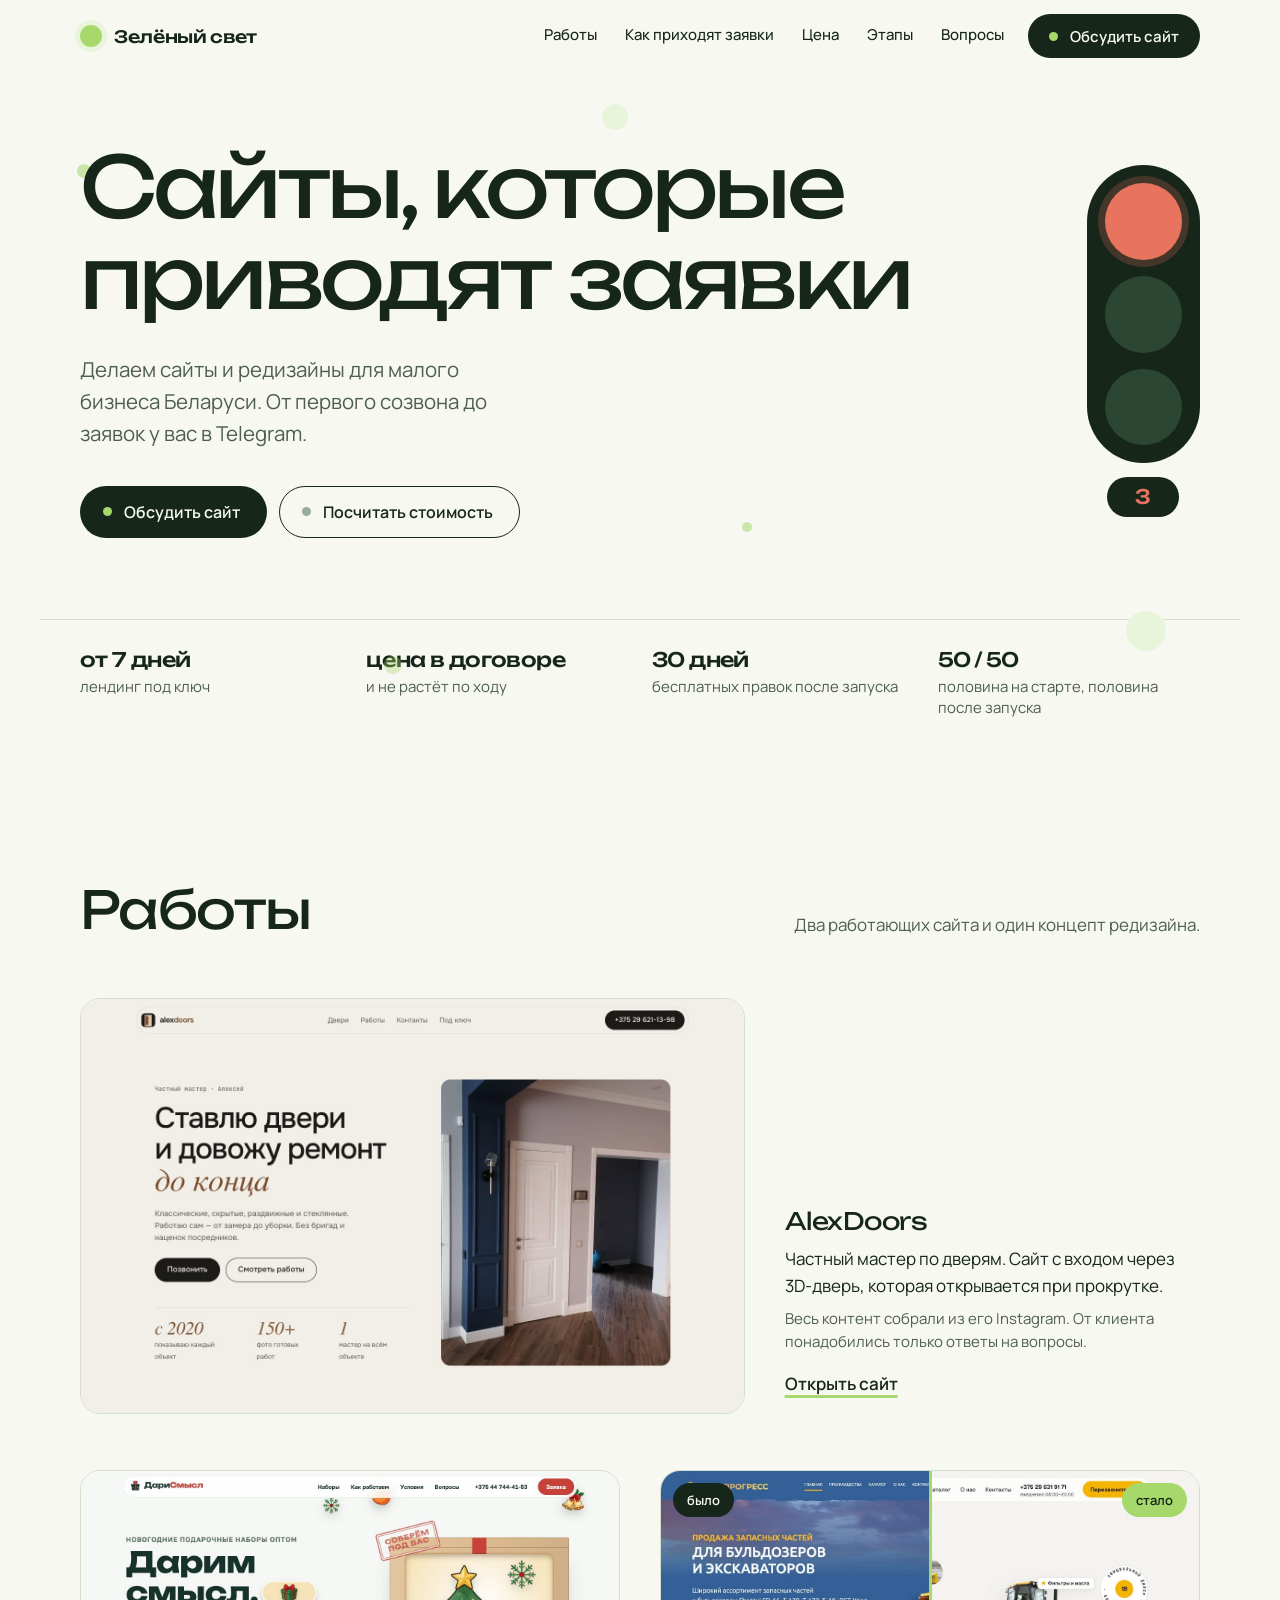
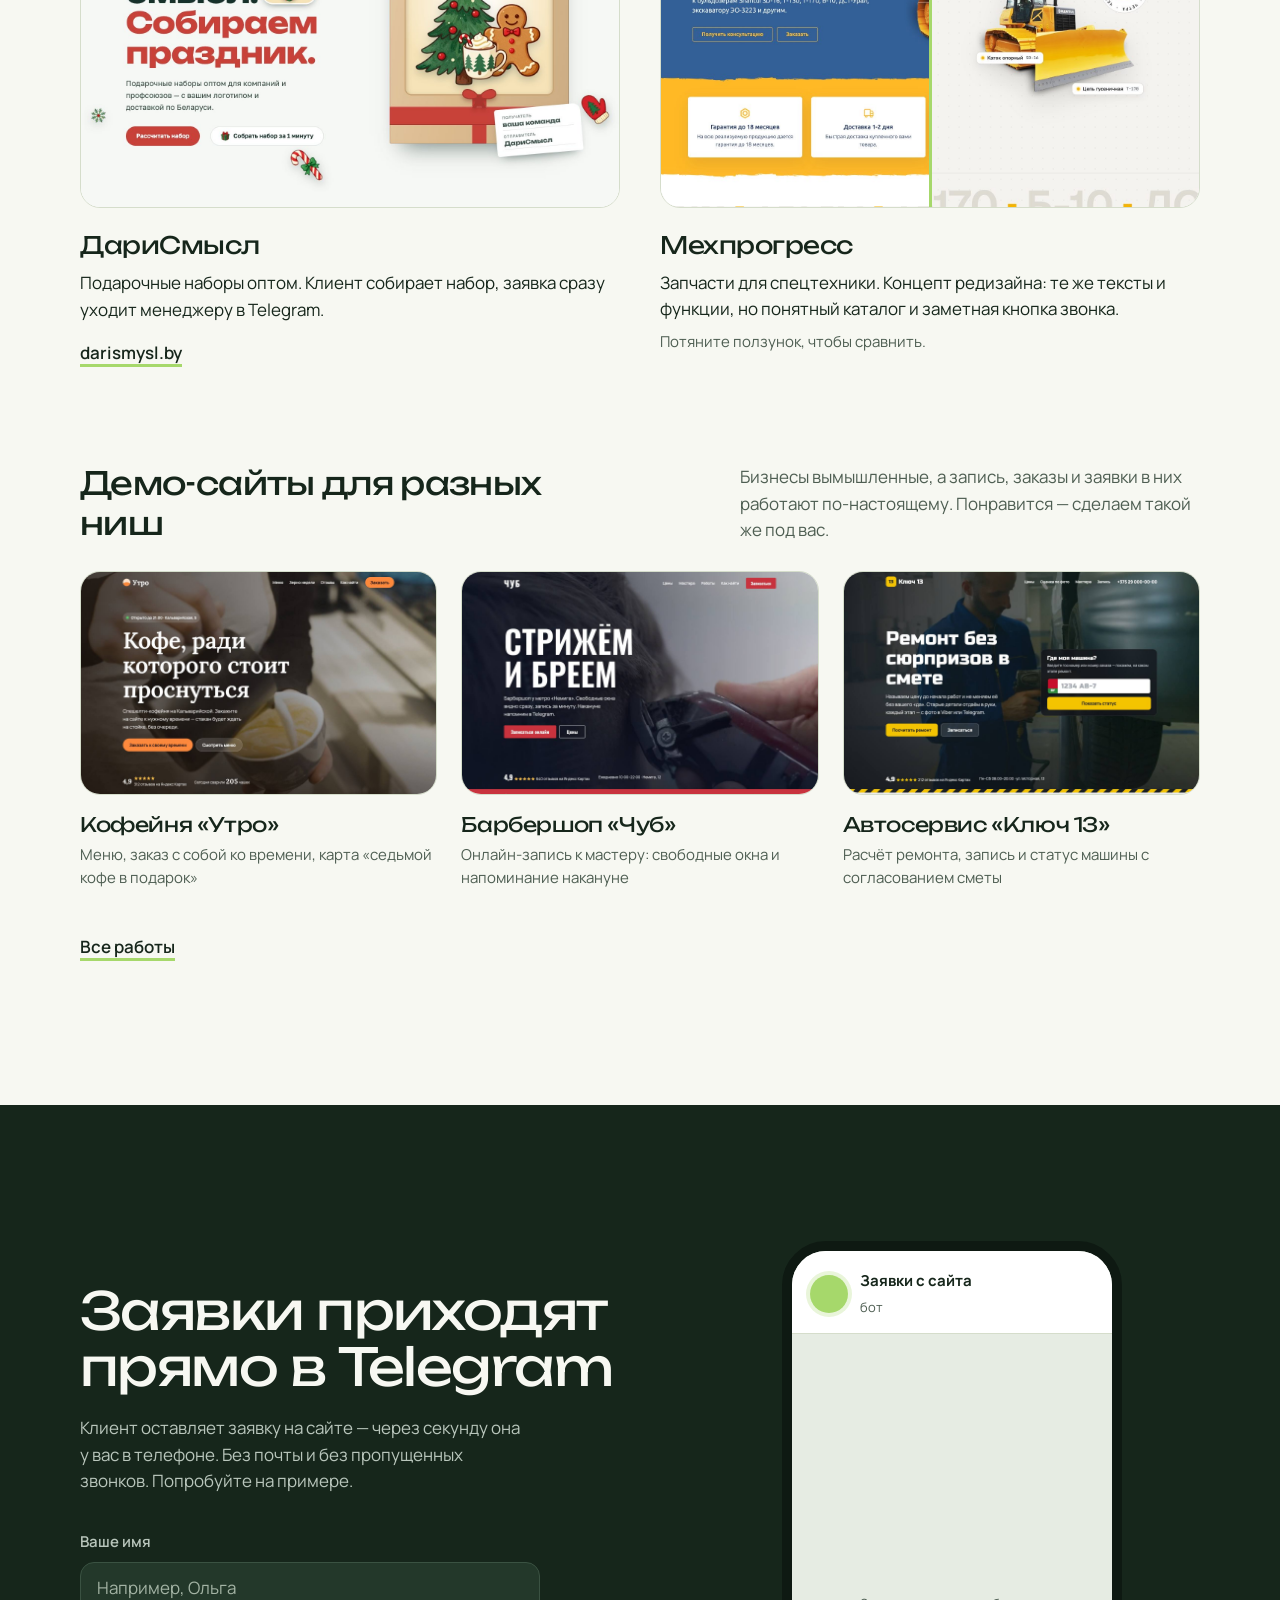
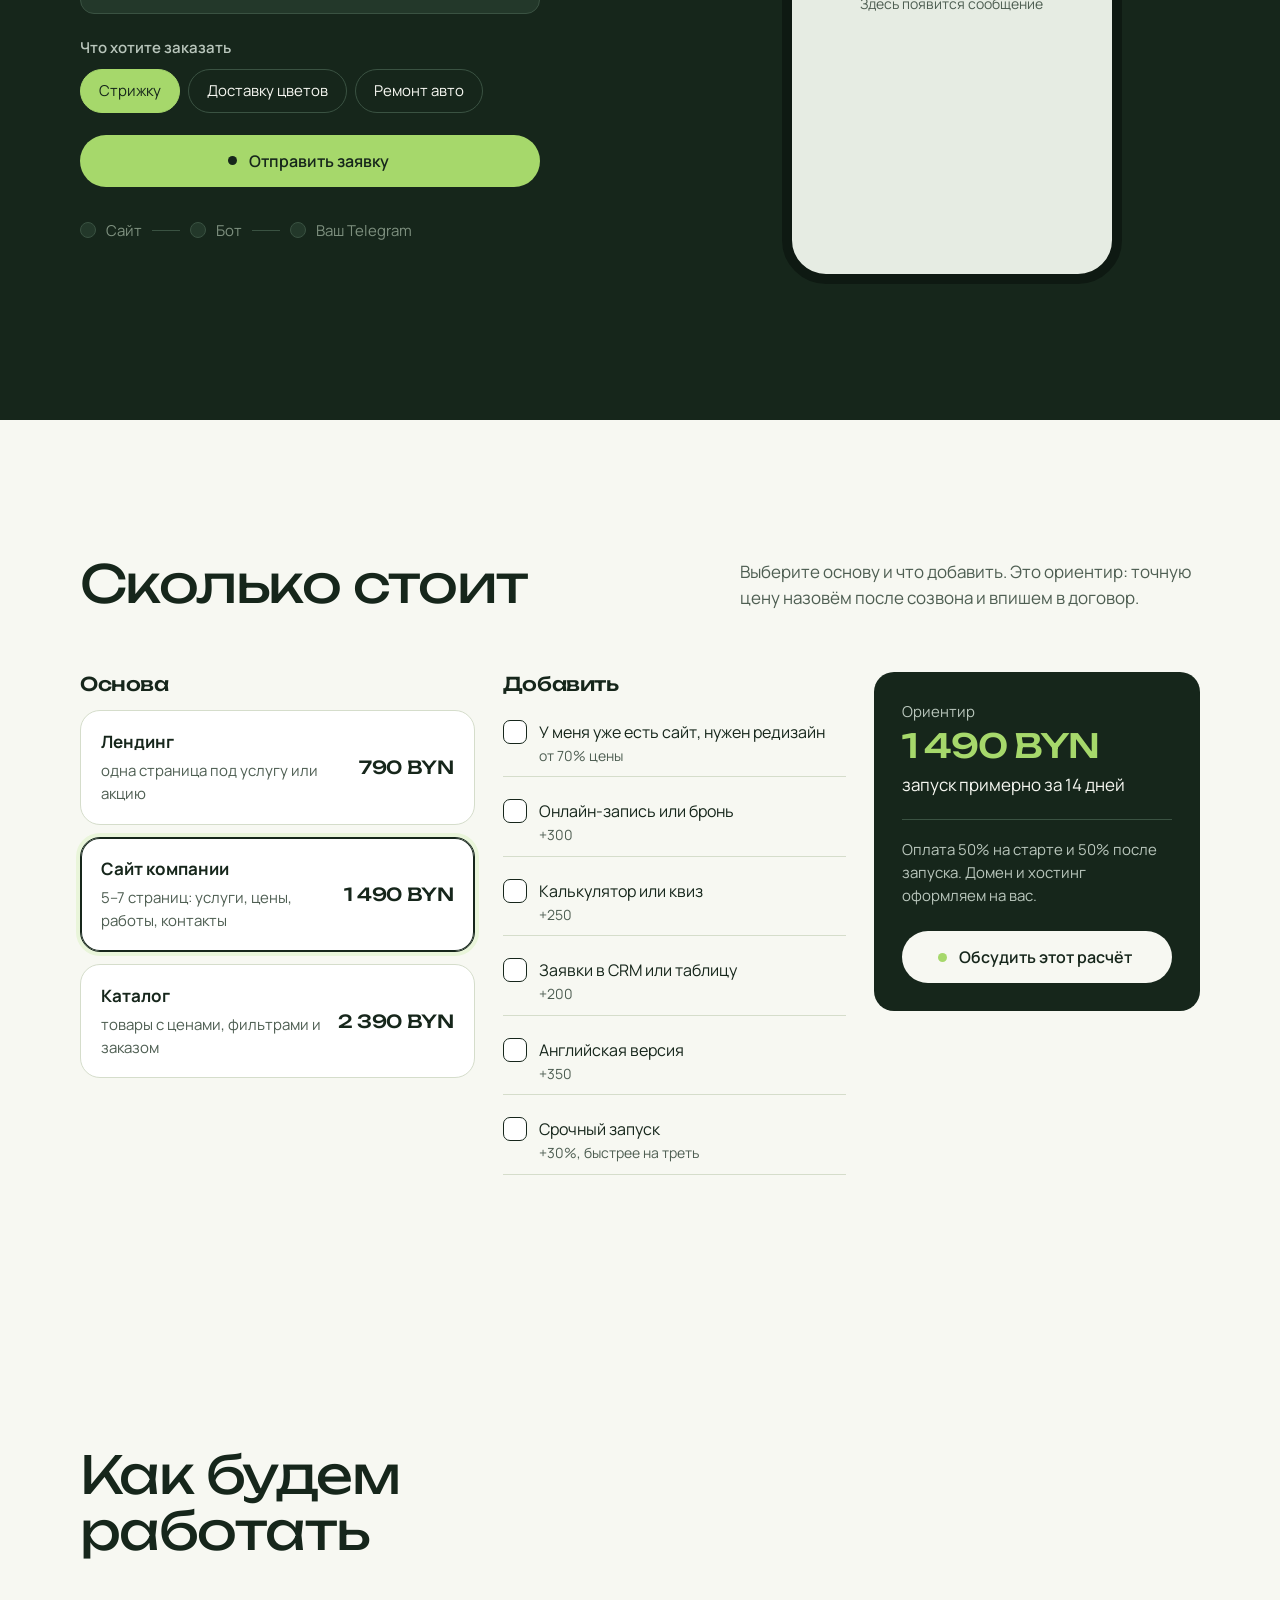
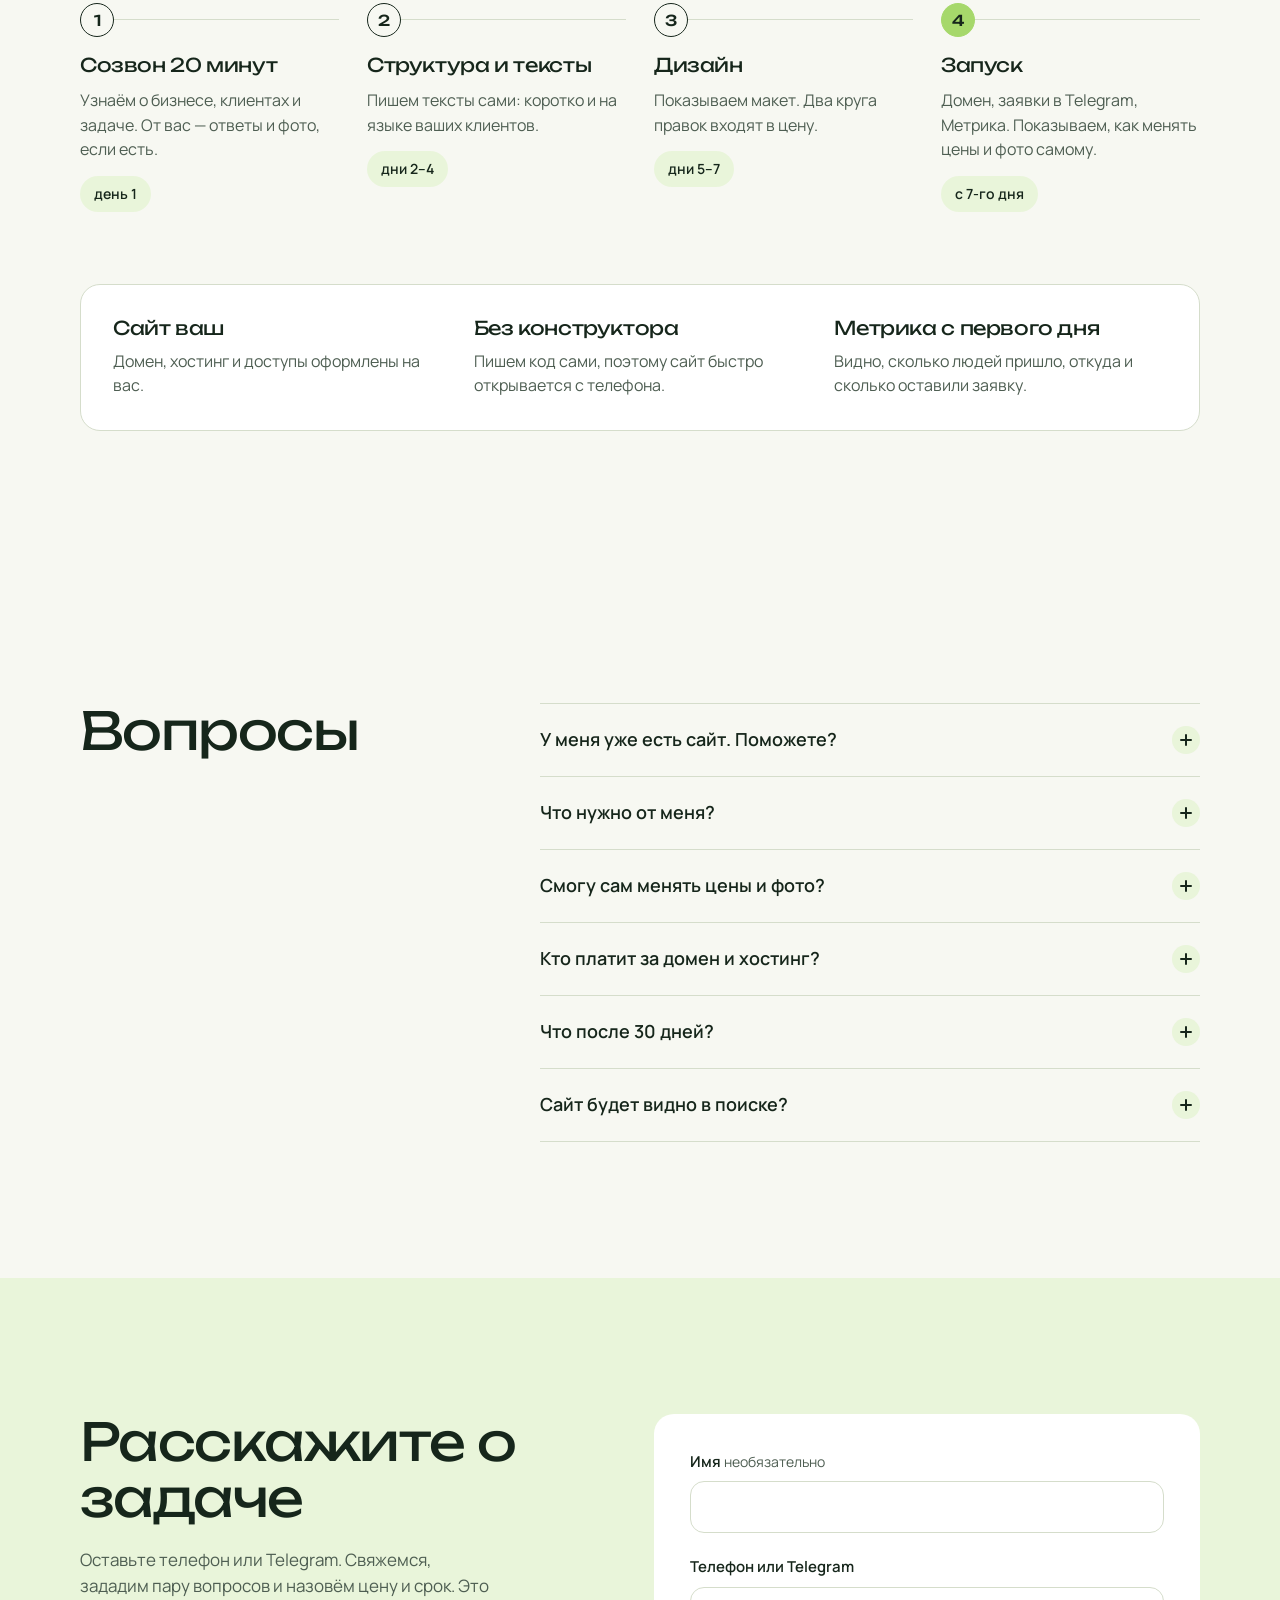
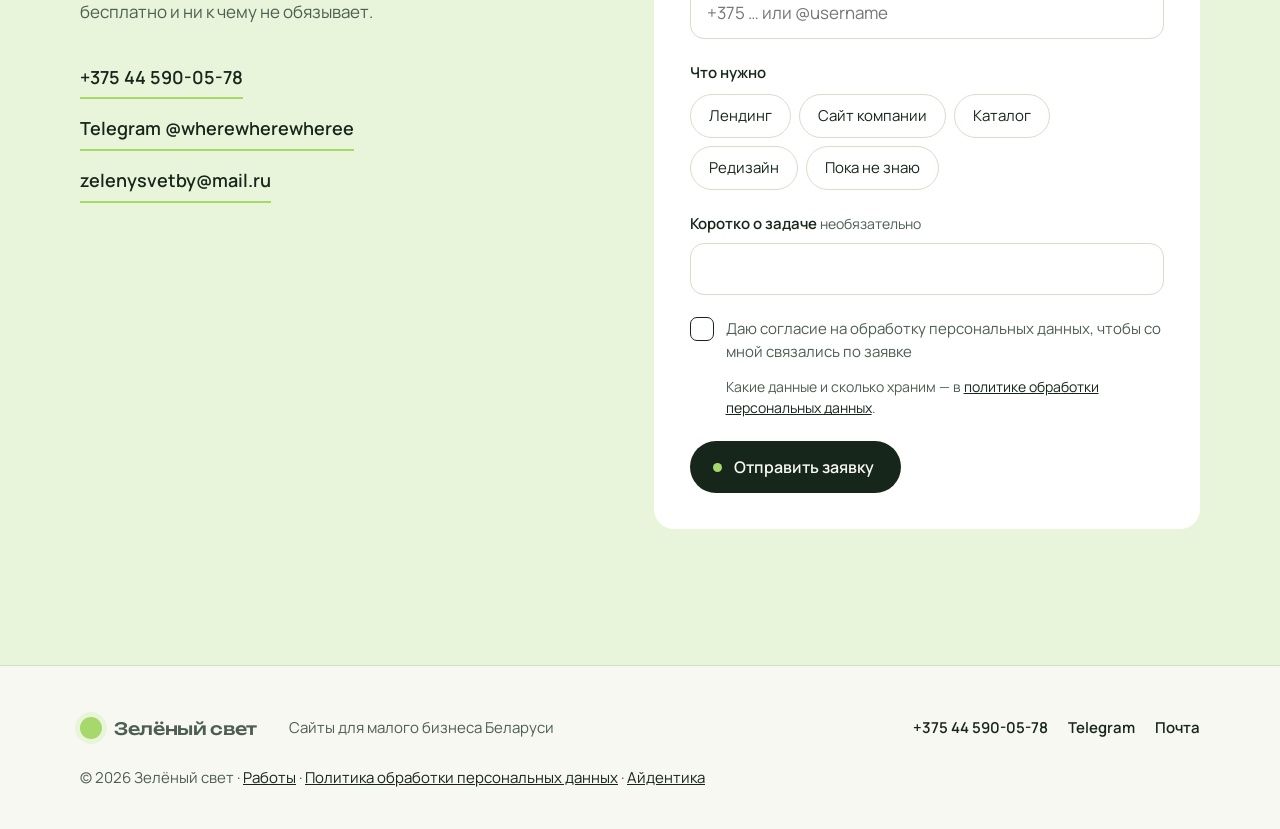
==== commit f0d907a1: "feat: айдентика (знак-сигнал, логотипы, страница бренда), фирменные кнопки, светофор в стиле логотип" ====
--- a/index.html
+++ b/index.html
@@ -10,10 +10,14 @@
 <meta property="og:description" content="Сайты и редизайны для малого бизнеса Беларуси. Заявки сразу в Telegram, цена в договоре.">
 <meta property="og:type" content="website">
 <meta property="og:locale" content="ru_RU">
+<meta property="og:image" content="https://kirioa.github.io/zelenysvet-site/img/brand/og.png">
+<meta property="og:image:width" content="1200">
+<meta property="og:image:height" content="630">
+<meta name="twitter:card" content="summary_large_image">
 <link rel="icon" href="img/favicon.svg" type="image/svg+xml">
 <link rel="preload" href="fonts/unbounded-cyrillic.woff2" as="font" type="font/woff2" crossorigin>
 <link rel="preload" href="fonts/manrope-cyrillic.woff2" as="font" type="font/woff2" crossorigin>
-<link rel="stylesheet" href="css/style.css?v=5">
+<link rel="stylesheet" href="css/style.css?v=7">
 <script>document.documentElement.classList.add('js')</script>
 </head>
 <body>
@@ -65,7 +69,7 @@
     </div>
     <button class="signal" type="button" aria-label="Светофор. Нажмите, чтобы включить зелёный">
       <span class="signal__box"><i class="lamp lamp--r"><b></b></i><i class="lamp lamp--y"><b></b></i><i class="lamp lamp--g"><b></b></i></span>
-      <span class="signal__timer" aria-hidden="true"><svg class="seg" viewBox="0 0 24 40" aria-hidden="true"><rect x="6" y="1" width="12" height="3" rx="1.5"/><rect x="19" y="5" width="3" height="13" rx="1.5"/><rect x="19" y="22" width="3" height="13" rx="1.5"/><rect x="6" y="36" width="12" height="3" rx="1.5"/><rect x="2" y="22" width="3" height="13" rx="1.5"/><rect x="2" y="5" width="3" height="13" rx="1.5"/><rect x="6" y="18.5" width="12" height="3" rx="1.5"/></svg><svg class="seg" viewBox="0 0 24 40" aria-hidden="true"><rect x="6" y="1" width="12" height="3" rx="1.5"/><rect x="19" y="5" width="3" height="13" rx="1.5"/><rect x="19" y="22" width="3" height="13" rx="1.5"/><rect x="6" y="36" width="12" height="3" rx="1.5"/><rect x="2" y="22" width="3" height="13" rx="1.5"/><rect x="2" y="5" width="3" height="13" rx="1.5"/><rect x="6" y="18.5" width="12" height="3" rx="1.5"/></svg></span>
+      <span class="signal__timer" aria-hidden="true"></span>
       <span class="signal__hint">Нажмите — дадим зелёный</span>
     </button>
   </div>
@@ -293,10 +297,10 @@
     <a class="logo" href="#top"><i></i><b>Зелёный свет</b></a>
     <p>Сайты для малого бизнеса Беларуси</p>
     <p class="footer__links"><a href="tel:+375445900578">+375 44 590-05-78</a><a href="https://t.me/wherewherewheree">Telegram</a><a href="mailto:zelenysvetby@mail.ru">Почта</a></p>
-    <p class="footer__copy">© 2026 Зелёный свет · <a href="works/">Работы</a> · <a href="privacy.html">Политика обработки персональных данных</a></p>
+    <p class="footer__copy">© 2026 Зелёный свет · <a href="works/">Работы</a> · <a href="privacy.html">Политика обработки персональных данных</a> · <a href="brand/">Айдентика</a></p>
   </div>
 </footer>
 
-<script src="js/main.js?v=4" defer></script>
+<script src="js/main.js?v=5" defer></script>
 </body>
 </html>
--- a/css/style.css
+++ b/css/style.css
@@ -34,17 +34,22 @@
 .skip { position: absolute; left: -999px; top: 8px; z-index: 100; background: var(--ink); color: var(--paper); padding: 10px 16px; border-radius: 10px; }
 .skip:focus { left: 8px; }
 
-/* ---------- buttons ---------- */
-.btn { display: inline-flex; align-items: center; justify-content: center; min-height: 52px; padding: 0 26px; border-radius: 999px; border: 1px solid transparent;
+/* ---------- buttons: пилюля с точкой-сигналом слева. При наведении сигнал «загорается» ореолом, как знак ---------- */
+.btn { --dot: var(--lime); --halo: rgba(166, 216, 107, .35); display: inline-flex; align-items: center; justify-content: center; gap: 12px; min-height: 52px; padding: 0 26px 0 22px; border-radius: 999px; border: 1px solid transparent;
        font: 600 16px/1 var(--body); text-decoration: none; cursor: pointer; transition: background .2s, color .2s, border-color .2s, transform .15s; }
+.btn::before { content: ""; flex: none; width: 9px; height: 9px; border-radius: 50%; background: var(--dot); box-shadow: 0 0 0 0 var(--halo); transition: box-shadow .25s, background .25s; }
+.btn:hover::before, .btn:focus-visible::before { box-shadow: 0 0 0 5px var(--halo); }
 .btn:active { transform: scale(.98); }
 .btn--dark { background: var(--ink); color: var(--paper); }
 .btn--dark:hover { background: var(--ink-2); }
-.btn--lime { background: var(--lime); color: var(--ink); }
+.btn--lime { --dot: var(--ink); --halo: rgba(22, 38, 27, .18); background: var(--lime); color: var(--ink); }
 .btn--lime:hover { background: #B7E283; }
-.btn--ghost { border-color: var(--ink); color: var(--ink); background: transparent; }
-.btn--ghost:hover { background: var(--ink); color: var(--paper); }
+.btn--ghost { --dot: #9AAA9C; border-color: var(--ink); color: var(--ink); background: transparent; }
+.btn--ghost:hover { --dot: var(--lime); background: var(--ink); color: var(--paper); }
 .btn--wide { width: 100%; }
+.btn:disabled, .btn[aria-disabled="true"] { --dot: #B8C2B9; --halo: transparent; opacity: .55; cursor: not-allowed; transform: none; }
+.btn--sm { min-height: 40px; padding: 0 18px 0 16px; font-size: 14px; gap: 10px; }
+.btn--sm::before { width: 7px; height: 7px; }
 .link { display: inline-block; padding: 9px 0; font-weight: 600; text-decoration: underline; text-decoration-color: var(--lime); text-decoration-thickness: 3px; text-underline-offset: 5px; }
 .link:hover { text-decoration-color: var(--ink); }
 
@@ -79,38 +84,27 @@
 .hero__lead { margin-top: 28px; max-width: 34ch; font-size: clamp(18px, 1.6vw, 21px); color: var(--muted); }
 .hero__cta { display: flex; flex-wrap: wrap; gap: 12px; margin-top: 36px; }
 
-/* светофор: корпус, экран с белой каймой, козырьки, линзы. Выключенная линза тёмная, но своего цвета.
-   Цикл как на улице: красный → красный+жёлтый → зелёный → зелёный мигает 3 раза → жёлтый. Табло показывает секунды. */
-.signal { --r: #FF3B2F; --y: #FFB300; --g: #3FD26B; position: relative; display: flex; flex-direction: column; align-items: center; gap: 22px; padding: 0; background: none; border: 0; cursor: pointer; transform: perspective(800px) rotateY(var(--ry, 0deg)) rotateX(var(--rx, 0deg)); transition: transform .6s cubic-bezier(.2, .8, .2, 1); -webkit-tap-highlight-color: transparent; }
-.signal__box { position: relative; z-index: 1; display: flex; flex-direction: column; gap: 20px; padding: 22px 18px 18px; border-radius: 14px; background: linear-gradient(90deg, #2A2E31, #17191B 45%, #23272A); box-shadow: 0 0 0 9px #0C0D0E, 0 0 0 12px #EDEFEA, 0 24px 40px rgba(22, 38, 27, .28); }
-.signal::after { content: ""; position: absolute; left: 50%; bottom: -60px; width: 14px; height: 60px; margin-left: -7px; background: linear-gradient(90deg, #4A4F53, #2A2D30 60%, #3A3E41); border-radius: 0 0 4px 4px; }
-.lamp { position: relative; display: block; width: clamp(60px, 6.4vw, 84px); aspect-ratio: 1; border-radius: 50%; box-shadow: 0 0 0 4px #0B0C0D, inset 0 10px 14px -6px rgba(0, 0, 0, .85); }
-.lamp--r { background: radial-gradient(circle at 50% 40%, #4A1512, #240807 70%); }
-.lamp--y { background: radial-gradient(circle at 50% 40%, #4A3608, #231A04 70%); }
-.lamp--g { background: radial-gradient(circle at 50% 40%, #0F3A1E, #06190D 70%); }
-/* светодиодная сетка поверх линзы */
-.lamp::after { content: ""; position: absolute; inset: 7%; border-radius: 50%; background: radial-gradient(rgba(255, 255, 255, .22) .9px, transparent 1.6px) 0 0 / 6px 6px; z-index: 2; pointer-events: none; }
-/* козырёк-труба сверху отбрасывает тень на линзу */
-.lamp::before { content: ""; position: absolute; inset: -13%; border-radius: 50%; border: clamp(5px, .6vw, 8px) solid #101213; border-bottom-color: transparent; box-shadow: 0 -2px 0 rgba(255, 255, 255, .05); z-index: 3; pointer-events: none; clip-path: inset(0 0 46% 0); }
-.lamp > b { position: absolute; inset: 0; border-radius: 50%; opacity: 0; transition: opacity .14s linear; z-index: 1; }
-.lamp--r > b { background: radial-gradient(circle at 50% 45%, #FFE9E2 0, #FF8A72 16%, var(--r) 48%, #A3170E 100%); box-shadow: 0 0 34px 8px rgba(255, 59, 47, .55), 0 0 90px 24px rgba(255, 59, 47, .22); }
-.lamp--y > b { background: radial-gradient(circle at 50% 45%, #FFF6DA 0, #FFD25C 16%, var(--y) 48%, #A86F00 100%); box-shadow: 0 0 34px 8px rgba(255, 179, 0, .5), 0 0 90px 24px rgba(255, 179, 0, .2); }
-.lamp--g > b { background: radial-gradient(circle at 50% 45%, #E9FFEF 0, #8DF0A6 16%, var(--g) 48%, #138A3A 100%); box-shadow: 0 0 34px 8px rgba(63, 210, 107, .5), 0 0 90px 24px rgba(166, 216, 107, .28); }
+/* светофор в стиле логотипа: плоская капсула, огни как знак — ядро и ореол. Цикл как на улице:
+   красный → красный+жёлтый → зелёный (последние 3 с мигает) → жёлтый. Под капсулой — табло секунд. */
+.signal { --r: #E8735F; --y: #F2C14E; --g: var(--lime); --off: #2C4634; position: relative; display: flex; flex-direction: column; align-items: center; gap: 14px; padding: 0; background: none; border: 0; cursor: pointer; -webkit-tap-highlight-color: transparent; transform: perspective(800px) rotateY(var(--ry, 0deg)) rotateX(var(--rx, 0deg)); transition: transform .6s cubic-bezier(.2, .8, .2, 1); }
+.signal__box { display: flex; flex-direction: column; gap: 16px; padding: 18px; border-radius: 999px; background: var(--ink); }
+.lamp { position: relative; display: block; width: clamp(58px, 6vw, 80px); aspect-ratio: 1; border-radius: 50%; background: var(--off); }
+.lamp > b { position: absolute; inset: 0; border-radius: 50%; opacity: 0; transition: opacity .15s linear, box-shadow .3s; }
+.lamp--r > b { background: var(--r); box-shadow: 0 0 0 7px rgba(232, 115, 95, .22); }
+.lamp--y > b { background: var(--y); box-shadow: 0 0 0 7px rgba(242, 193, 78, .22); }
+.lamp--g > b { background: var(--g); box-shadow: 0 0 0 7px rgba(166, 216, 107, .24); }
 .signal[data-state="red"] .lamp--r > b, .signal[data-state="ry"] .lamp--r > b, .signal[data-state="ry"] .lamp--y > b,
 .signal[data-state="yellow"] .lamp--y > b, .signal[data-state="green"] .lamp--g > b, .signal:not([data-state]) .lamp--g > b { opacity: 1; }
 .js .signal:not([data-state]) .lamp--g > b { opacity: 0; }
 .signal.is-blink .lamp--g > b { animation: blink 1s steps(1) infinite; }
-.signal.is-boost .lamp--g > b { filter: brightness(1.15) saturate(1.1); }
+.signal.is-boost .lamp--g > b { box-shadow: 0 0 0 12px rgba(166, 216, 107, .3); }
 @keyframes blink { 50% { opacity: 0; } }
-
-/* табло обратного отсчёта, как на минских перекрёстках */
-.signal__timer { position: relative; z-index: 1; display: flex; gap: 6px; padding: 10px 12px; border-radius: 8px; background: #0B0C0D; box-shadow: 0 0 0 3px #1E2123, inset 0 2px 6px rgba(0, 0, 0, .8); }
-.seg { width: clamp(22px, 2.3vw, 30px); height: auto; }
-.seg rect { fill: rgba(255, 255, 255, .05); transition: fill .1s; }
-.signal[data-state="red"] .seg rect.on { fill: var(--r); filter: drop-shadow(0 0 3px rgba(255, 59, 47, .8)); }
-.signal[data-state="green"] .seg rect.on { fill: var(--g); filter: drop-shadow(0 0 3px rgba(63, 210, 107, .8)); }
+.signal__timer { display: grid; place-items: center; min-width: 72px; height: 40px; padding: 0 14px; border-radius: 999px; background: var(--ink); color: var(--off); font: 500 20px/1 var(--display); letter-spacing: 0; font-variant-numeric: tabular-nums; transition: color .2s; }
+.signal[data-state="red"] .signal__timer { color: var(--r); }
+.signal[data-state="green"] .signal__timer { color: var(--g); }
+.signal__timer:empty::before { content: "··"; letter-spacing: .1em; }
 .signal:active .signal__box { transform: scale(.985); }
-.signal__hint { position: absolute; bottom: calc(100% + 22px); left: 50%; transform: translateX(-50%); white-space: nowrap; font-size: 13px; color: var(--muted); opacity: 0; transition: opacity .3s; }
+.signal__hint { position: absolute; bottom: calc(100% + 16px); left: 50%; transform: translateX(-50%); white-space: nowrap; font-size: 13px; color: var(--muted); opacity: 0; transition: opacity .3s; }
 .signal:hover .signal__hint, .signal:focus-visible .signal__hint { opacity: 1; }
 
 .floaters span { position: absolute; border-radius: 50%; background: var(--lime); opacity: .55; will-change: transform; }
@@ -195,7 +189,7 @@
 .demo__text > p { margin-top: 20px; color: #B9C6BC; max-width: 44ch; }
 .demo__form { margin-top: 36px; display: grid; gap: 22px; max-width: 460px; }
 .demo .field input { background: var(--ink-2); border-color: #3A5242; color: var(--paper); }
-.demo .field input::placeholder { color: #7E907F; }
+.demo .field input::placeholder { color: #A3B3A4; }
 .demo .field span { color: #B9C6BC; }
 
 .route { list-style: none; display: flex; gap: 10px; margin: 32px 0 0; padding: 0; flex-wrap: wrap; }
@@ -329,15 +323,14 @@
   body { font-size: 16px; }
   .hero__in { grid-template-columns: 1fr; gap: 28px; }
   /* на телефоне светофор лёгкий и горизонтальный, над заголовком */
-  .signal { order: -1; flex-direction: row; justify-self: start; gap: 12px; }
-  .signal::after, .signal__hint { display: none; }
-  .signal__box { flex-direction: row; gap: 10px; padding: 9px 10px; border-radius: 10px; box-shadow: 0 0 0 5px #0C0D0E, 0 0 0 7px #EDEFEA, 0 10px 20px rgba(22, 38, 27, .2); }
-  .lamp { width: 34px; box-shadow: 0 0 0 2px #0B0C0D, inset 0 2px 5px rgba(0, 0, 0, .7); }
-  .lamp > b { box-shadow: none !important; }
-  .signal[data-state] .lamp > b { filter: drop-shadow(0 0 6px currentColor); }
-  .lamp::after { background-size: 4px 4px; }
-  .signal__timer { padding: 7px 8px; gap: 4px; margin-left: 4px; }
-  .seg { width: 15px; }
+  .signal { order: -1; flex-direction: row; justify-self: start; gap: 10px; }
+  .signal__hint { display: none; }
+  .signal__box { flex-direction: row; gap: 10px; padding: 10px; }
+  .lamp { width: 30px; }
+  .lamp > b { box-shadow: 0 0 0 4px rgba(166, 216, 107, .2) !important; }
+  .lamp--r > b { box-shadow: 0 0 0 4px rgba(232, 115, 95, .2) !important; }
+  .lamp--y > b { box-shadow: 0 0 0 4px rgba(242, 193, 78, .2) !important; }
+  .signal__timer { min-width: 54px; height: 50px; font-size: 18px; }
   .hero__cta .btn { flex: 1 1 100%; }
   .floaters span:nth-child(n+3) { display: none; }
   .floaters span:nth-child(2) { left: 70%; top: 12%; }
@@ -374,3 +367,72 @@
 .cta-band { display: flex; flex-wrap: wrap; align-items: center; justify-content: space-between; gap: 20px 40px; margin-top: 88px; padding: clamp(24px, 3vw, 36px); border-radius: var(--r); background: var(--pale); }
 .cta-band p { margin-top: 8px; color: var(--muted); max-width: 46ch; }
 @media (max-width: 720px) { .cta-band .btn { width: 100%; } }
+
+/* ---------- страница айдентики ---------- */
+.brand__kicker { font-weight: 700; color: #4E6A2C; margin-bottom: 14px; }
+.b-hero { display: grid; place-items: center; margin-top: 48px; padding: clamp(40px, 8vw, 96px) 24px; border-radius: var(--r); background: var(--white) url(../img/brand/pattern.svg) 0 0 / 120px 120px; border: 1px solid var(--line); }
+.b-hero img { width: min(100%, 620px); height: auto; padding: 18px 26px; background: var(--white); border-radius: 18px; }
+.b-h { margin: 88px 0 20px; font-size: clamp(26px, 3vw, 36px); }
+.b-note { margin: -8px 0 20px; color: var(--muted); }
+.b-grid { display: grid; gap: 16px; }
+.b-grid--logos { grid-template-columns: repeat(3, 1fr); }
+.b-grid--colors { grid-template-columns: repeat(3, 1fr); }
+.b-grid--type { grid-template-columns: 1fr 1fr; }
+.b-grid--signals { grid-template-columns: repeat(4, 1fr); }
+.b-grid--apps { grid-template-columns: 1fr 1fr 2fr; align-items: start; }
+.b-grid--dont { grid-template-columns: repeat(3, 1fr); }
+.b-card { margin: 0; padding: 20px; border-radius: var(--r); background: var(--white); border: 1px solid var(--line); }
+.b-card figcaption { display: grid; gap: 2px; margin-top: 14px; font-size: 15px; }
+.b-card figcaption span { color: var(--muted); }
+.b-dl { display: flex !important; gap: 14px; margin-top: 8px; }
+.b-dl a, .b-app figcaption a { color: var(--ink); font-weight: 700; text-decoration: underline; text-decoration-color: var(--lime); text-decoration-thickness: 3px; text-underline-offset: 4px; padding: 6px 0; }
+.b-stage { display: grid; place-items: center; min-height: 160px; padding: 20px; border-radius: 14px; background: var(--paper); }
+.b-stage img { max-width: 100%; max-height: 64px; height: auto; }
+.b-stage--ink { background: var(--ink); }
+.b-stage--row { display: flex; align-items: center; justify-content: center; gap: 20px; }
+.b-stage--row img { max-height: none; }
+.b-space { display: grid; padding: 24px; outline: 1px dashed #9AAA9C; background: repeating-linear-gradient(45deg, rgba(166, 216, 107, .12) 0 6px, transparent 6px 12px); }
+.b-space img { width: 48px; height: 48px; max-height: none; }
+.b-stage--busy { background: url(../demo/kofe/img/beans-closeup.jpg) center / cover; }
+.b-swatch { display: grid; gap: 4px; padding: 0 0 16px; border: 1px solid var(--line); border-radius: var(--r); background: var(--white); text-align: left; font: inherit; color: inherit; cursor: pointer; overflow: hidden; }
+.b-swatch i { display: block; height: 110px; background: var(--c); border-bottom: 1px solid var(--line); margin-bottom: 10px; }
+.b-swatch b, .b-swatch span { padding: 0 16px; }
+.b-swatch span { color: var(--muted); font-size: 14px; }
+.b-swatch:hover i { filter: brightness(1.03); }
+.b-type__name { font-weight: 700; color: var(--muted); font-size: 14px; }
+.b-type__big { margin-top: 10px; font: 400 clamp(28px, 3vw, 40px)/1.08 var(--display); letter-spacing: -0.03em; }
+.b-type__body { margin-top: 10px; font-size: 19px; }
+.b-type__set { margin-top: 16px; font: 400 15px/1.6 var(--display); color: var(--muted); overflow-wrap: anywhere; }
+.b-type > span { display: block; margin-top: 12px; font-size: 14px; color: var(--muted); }
+.b-buttons { display: grid; gap: 16px; }
+.b-row { display: flex; flex-wrap: wrap; gap: 12px; align-items: center; }
+.b-row--ink { padding: 20px; border-radius: 14px; background: var(--ink); }
+.b-ghost-inv { border-color: var(--paper); color: var(--paper); }
+.b-sig { display: grid; justify-items: center; gap: 14px; padding: 28px 16px 20px; }
+.b-sig .signal { transform: none; cursor: default; }
+.b-sig .lamp { width: 48px; }
+.b-sig > span { color: var(--muted); font-size: 15px; }
+.b-pattern { display: flex; flex-wrap: wrap; align-items: flex-end; justify-content: space-between; gap: 16px; min-height: 260px; padding: 24px; border-radius: var(--r); border: 1px solid var(--line); background: var(--white) url(../img/brand/pattern.svg) 0 0 / 120px 120px; }
+.b-pattern p { max-width: 36ch; padding: 12px 16px; border-radius: 14px; background: var(--white); }
+.b-app img { width: 100%; height: auto; border-radius: 12px; }
+.b-avatar { border-radius: 50% !important; }
+.b-bizcard { aspect-ratio: 85 / 55; padding: 18px; border-radius: 12px; background: var(--paper); border: 1px solid var(--line); display: grid; grid-template-rows: auto 1fr auto; gap: 8px; font-size: 13px; }
+.b-bizcard img { width: 70%; height: auto; }
+.b-bizcard b { display: block; font: 500 15px var(--display); letter-spacing: -0.02em; }
+.b-bizcard span { color: var(--muted); }
+.b-bizcard p { line-height: 1.5; }
+.b-dont figcaption { color: var(--err); font-weight: 600; }
+.b-dont figcaption::before { content: "✕ "; }
+@media (max-width: 1023px) {
+  .b-grid--logos, .b-grid--colors, .b-grid--dont { grid-template-columns: 1fr 1fr; }
+  .b-grid--signals { grid-template-columns: 1fr 1fr; }
+  .b-grid--apps { grid-template-columns: 1fr 1fr; }
+  .b-app--wide { grid-column: 1 / -1; }
+}
+@media (max-width: 720px) {
+  .b-grid--logos, .b-grid--colors, .b-grid--type, .b-grid--dont, .b-grid--apps { grid-template-columns: 1fr; }
+  .b-sig .signal { flex-direction: column; }
+  .b-sig .signal__box { flex-direction: column; }
+}
+.brand h1 { hyphens: manual; }
+.b-stage { overflow: hidden; }
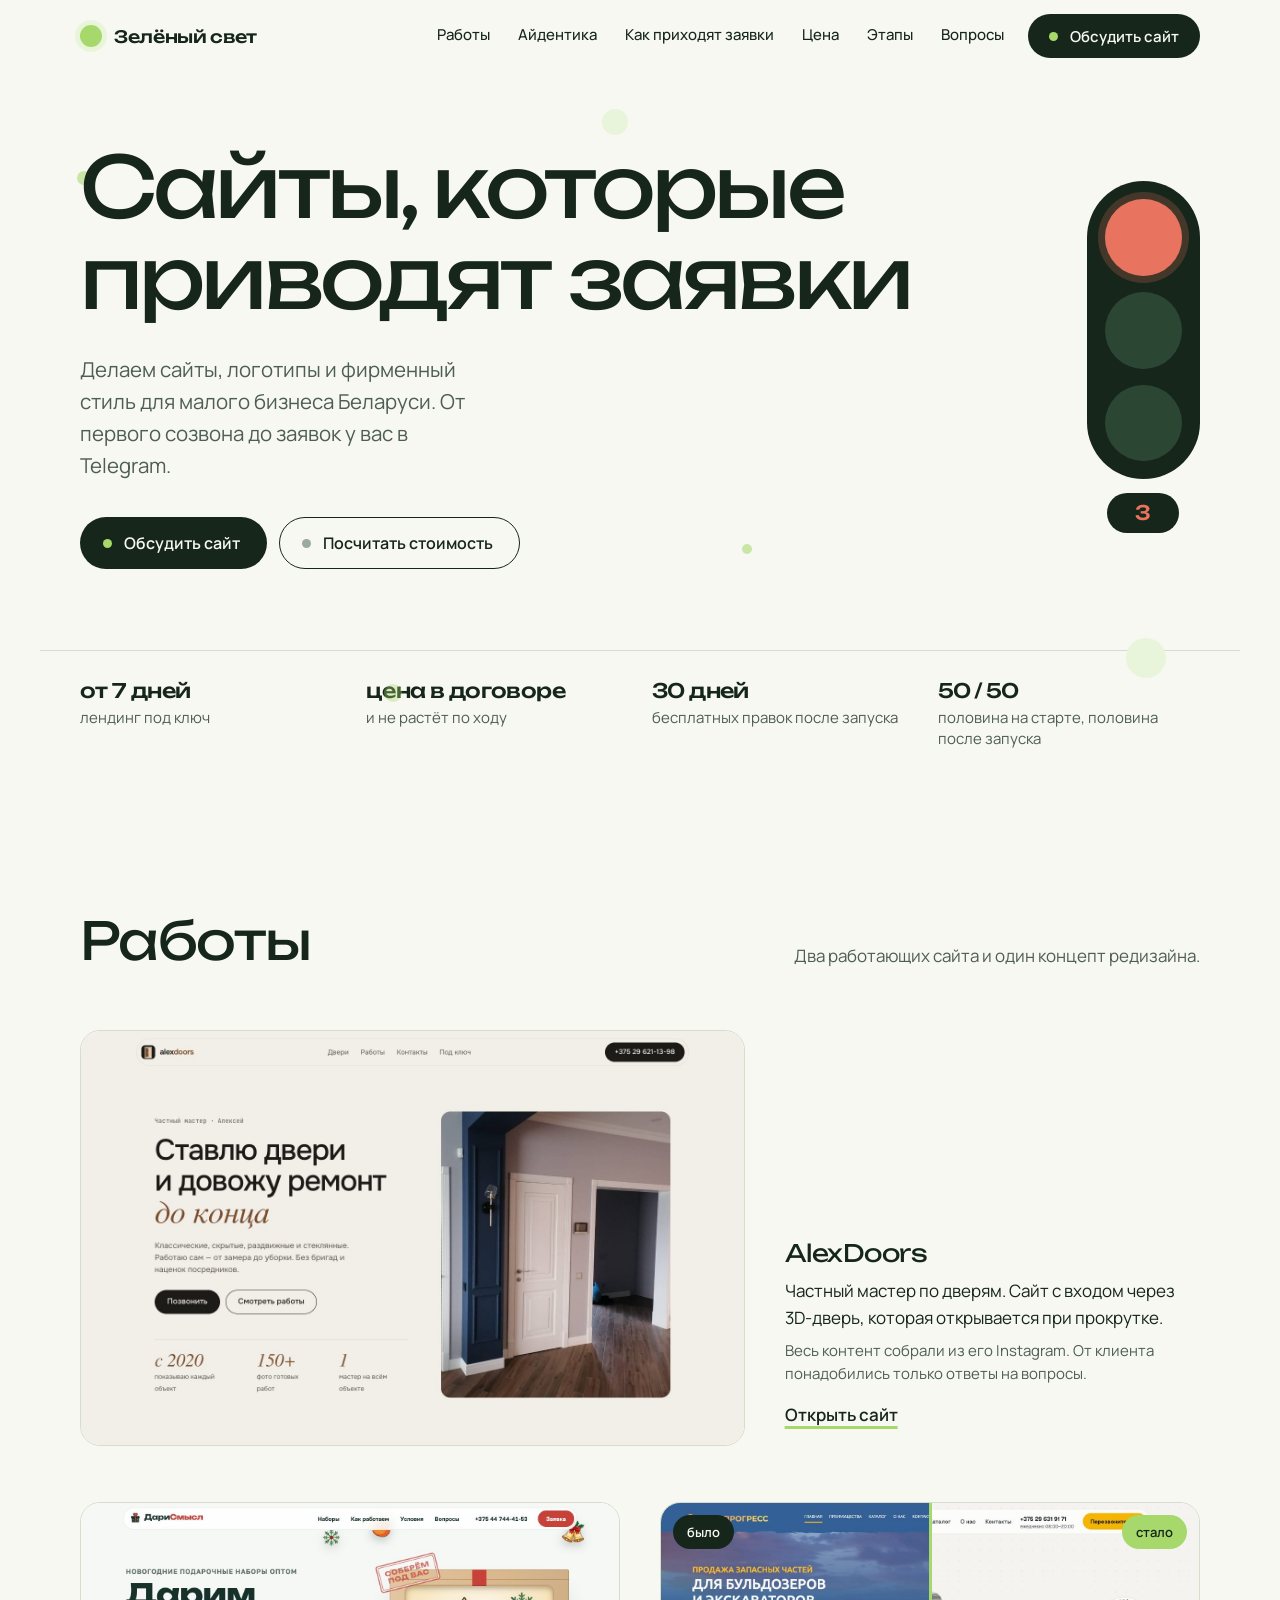
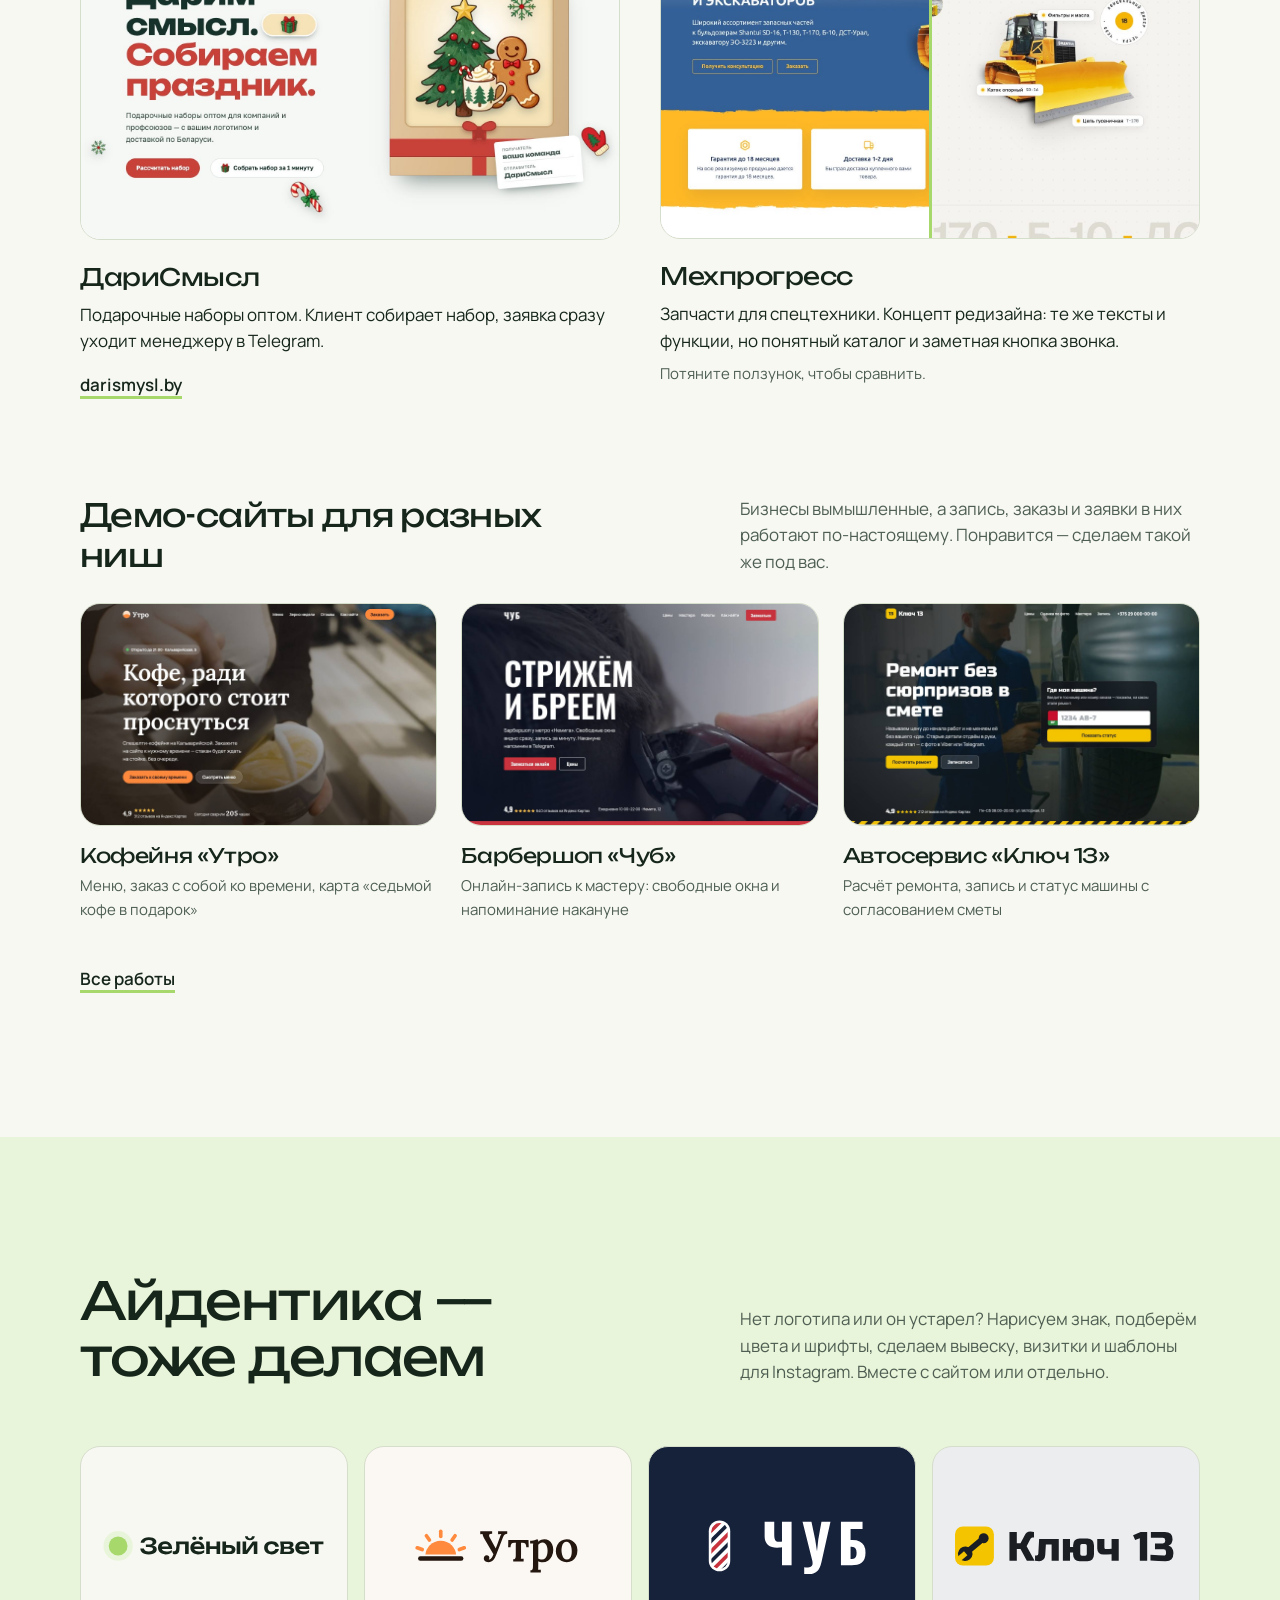
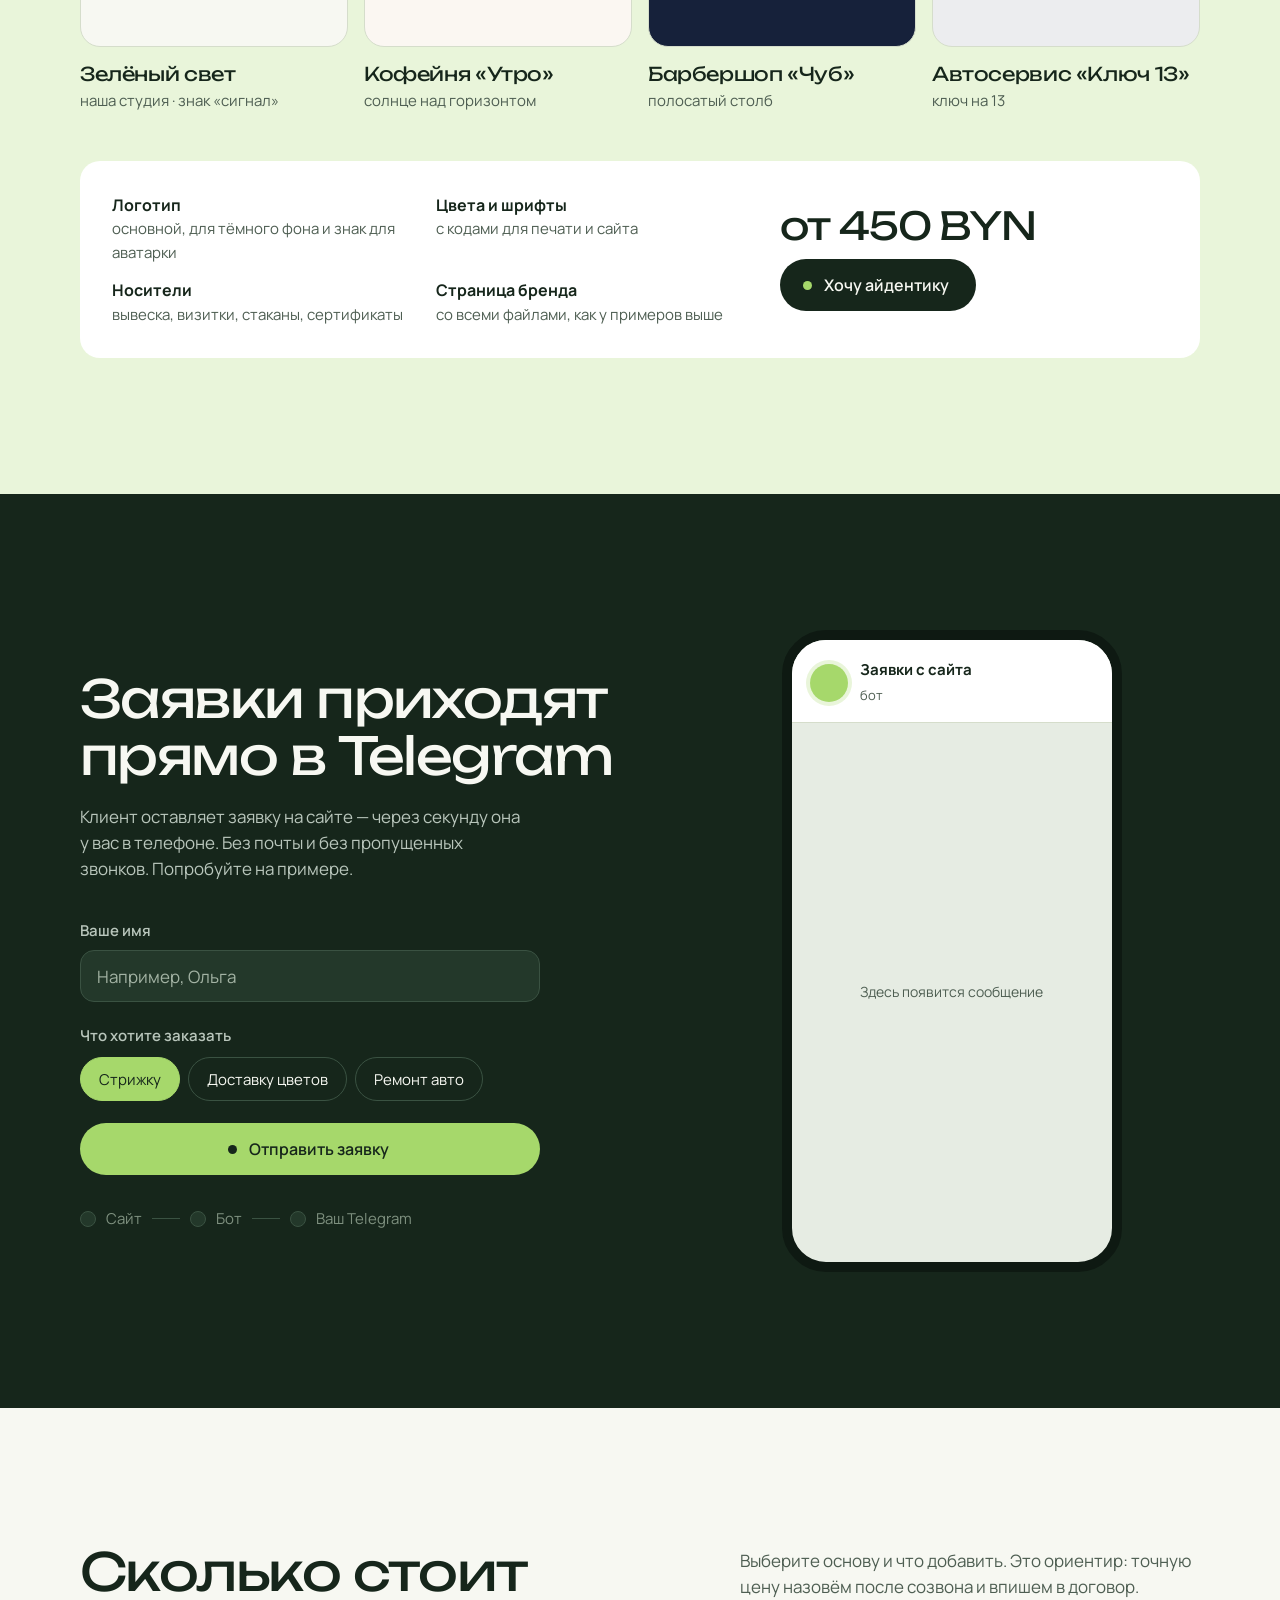
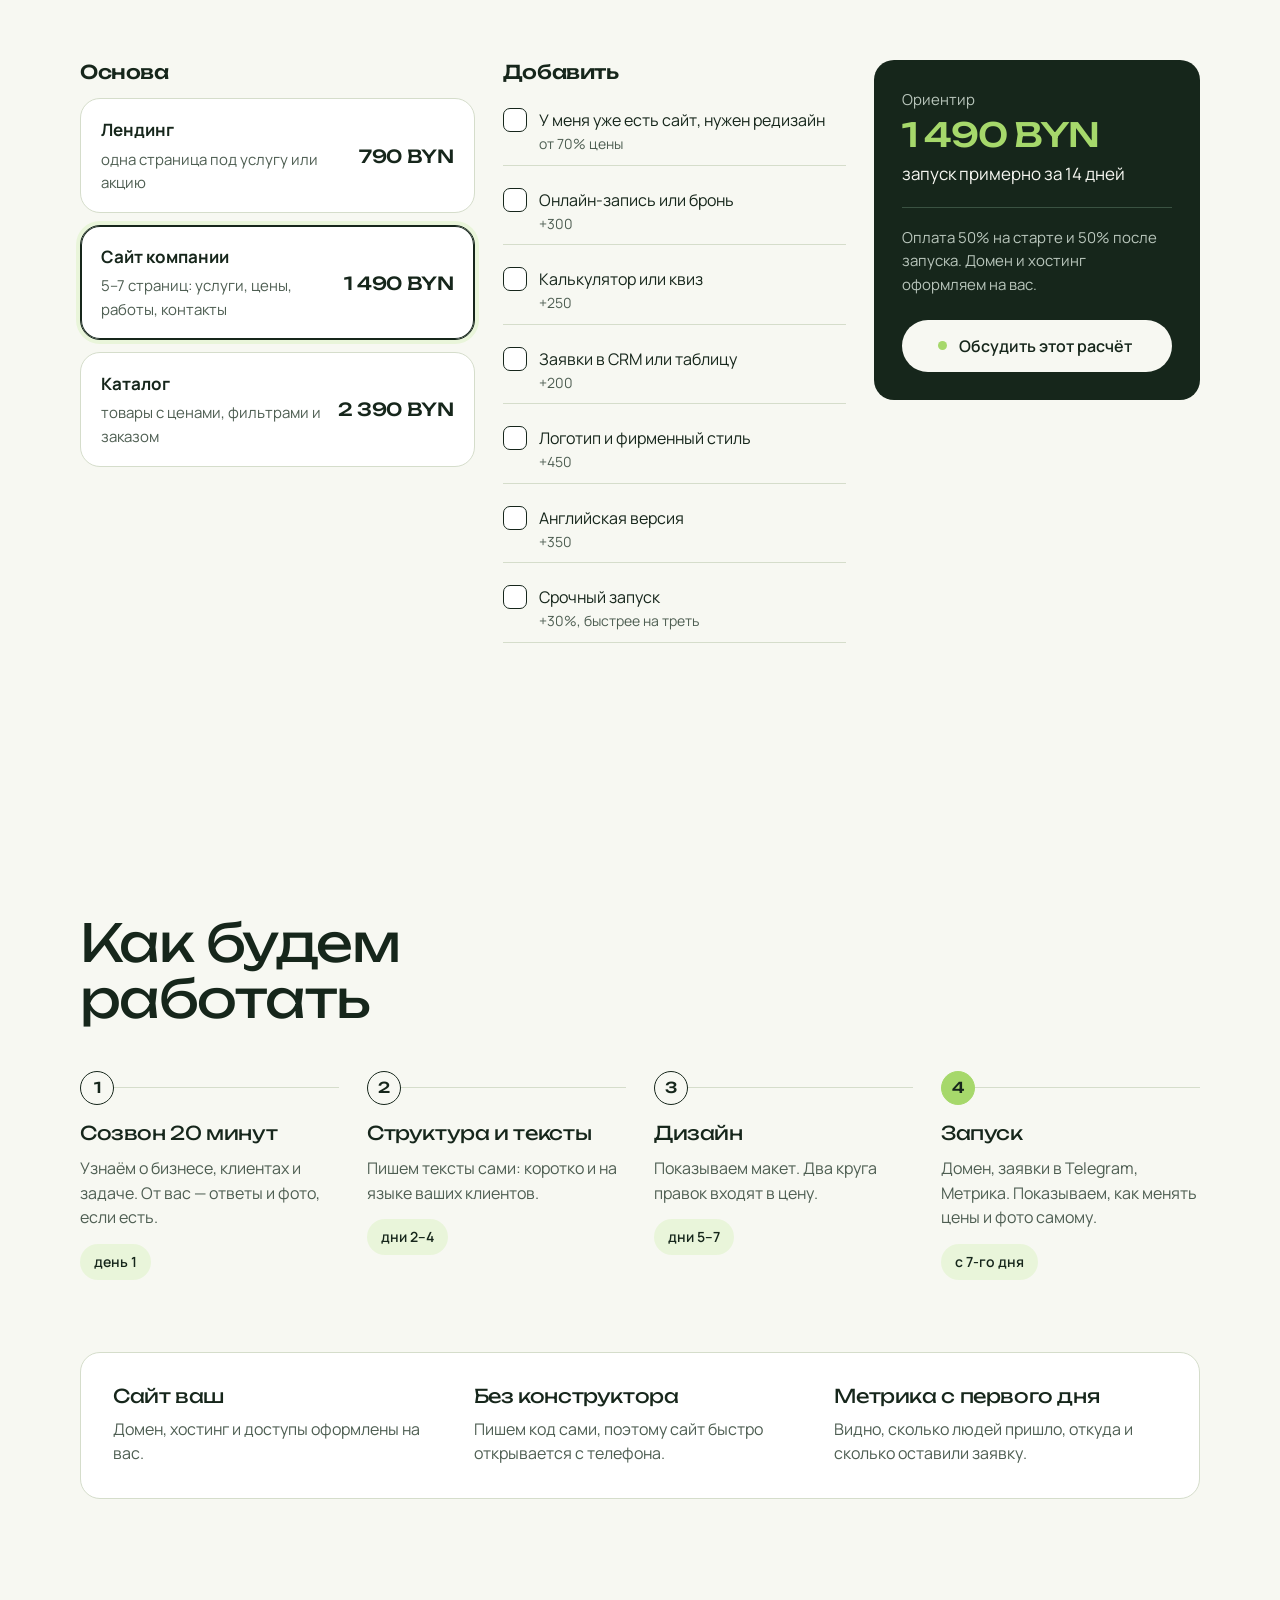
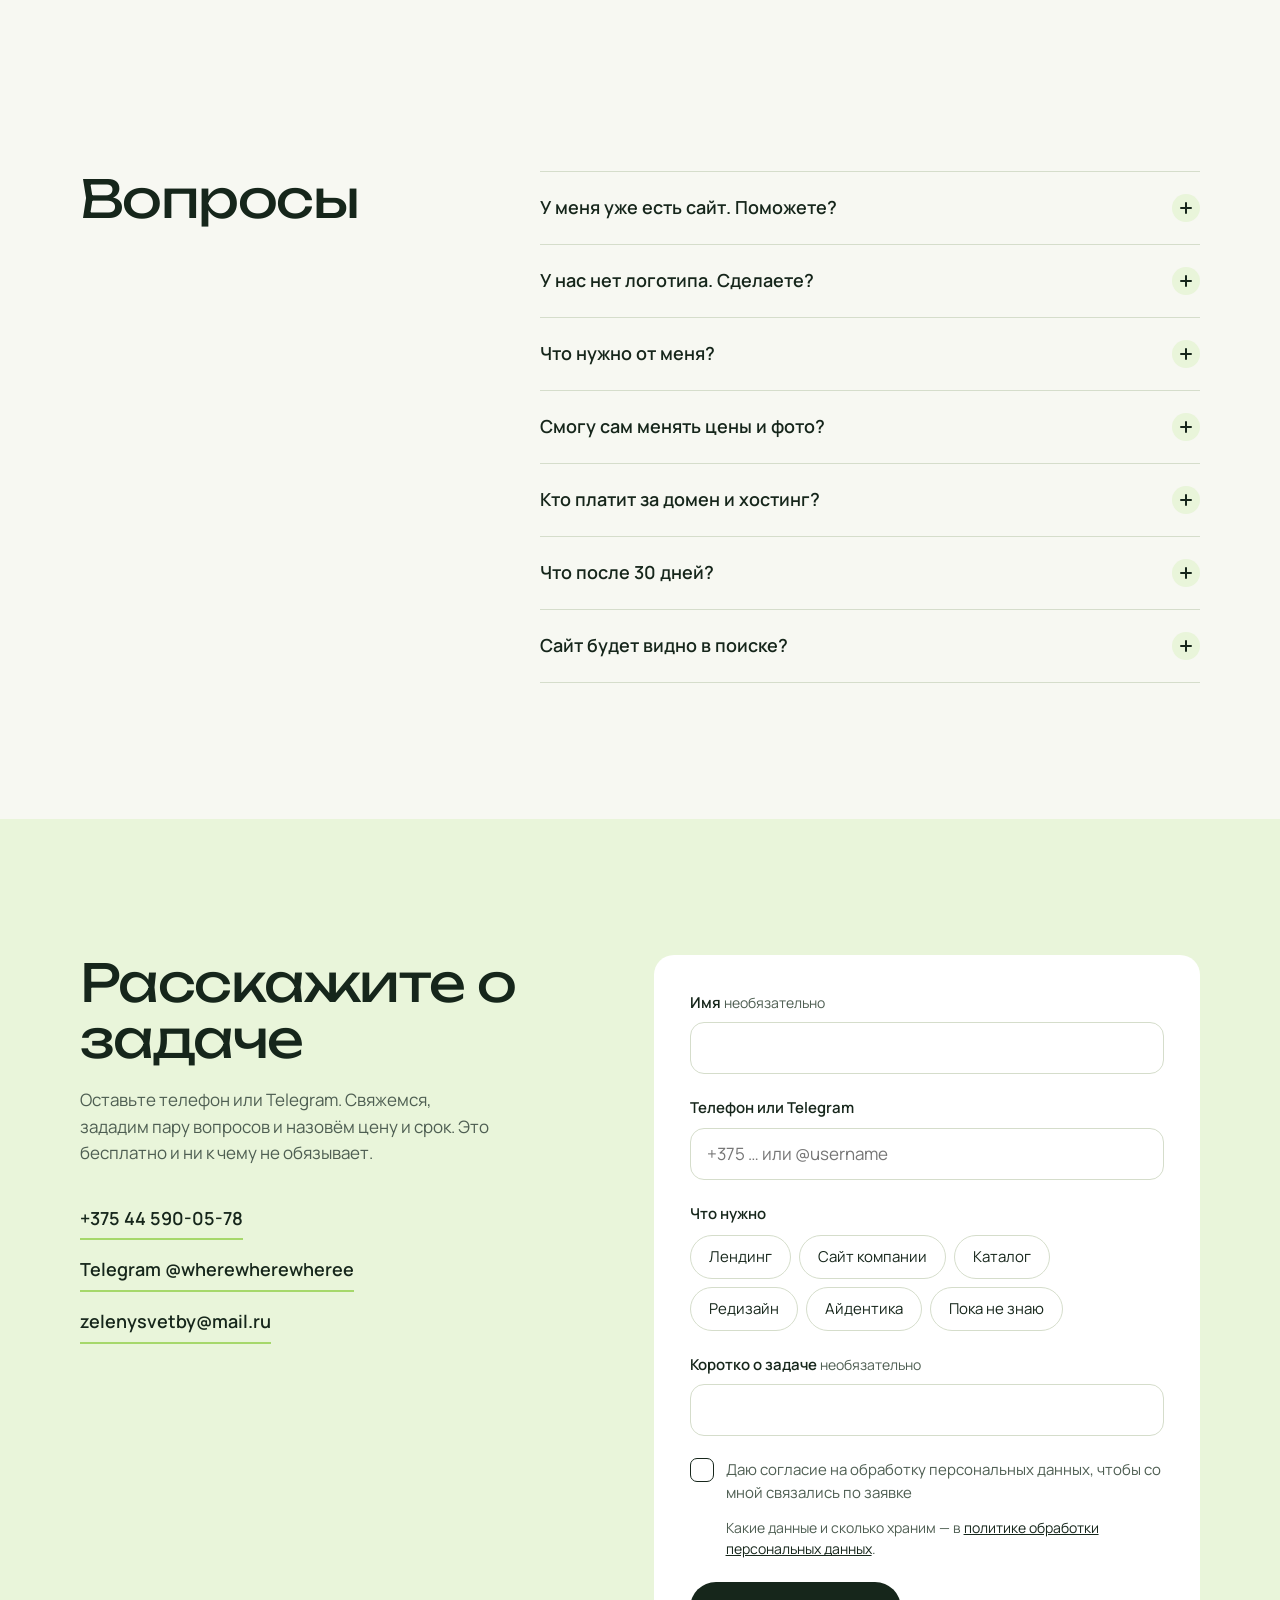
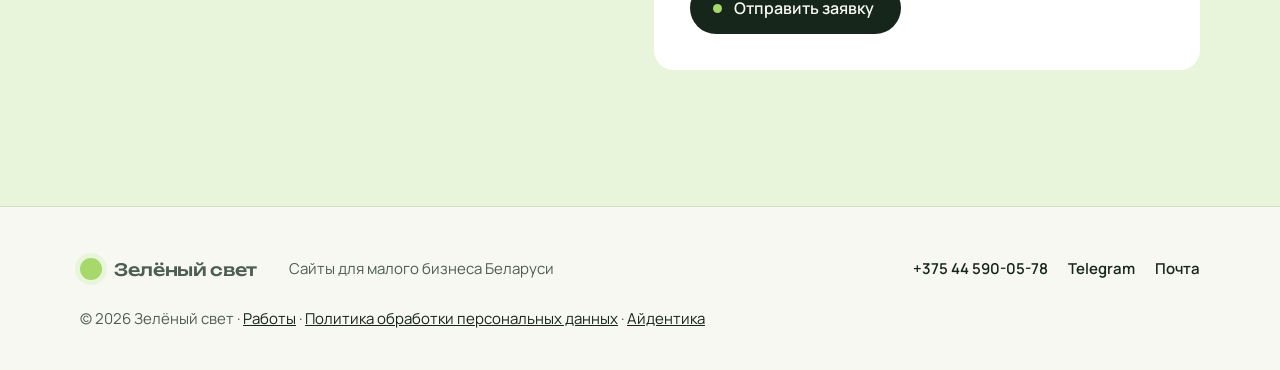
==== commit 4495d0e2: "feat: айдентика как услуга на главной, айдентика для каждого демо-бренда Co-Authored-By: Claude Opus" ====
--- a/index.html
+++ b/index.html
@@ -17,7 +17,7 @@
 <link rel="icon" href="img/favicon.svg" type="image/svg+xml">
 <link rel="preload" href="fonts/unbounded-cyrillic.woff2" as="font" type="font/woff2" crossorigin>
 <link rel="preload" href="fonts/manrope-cyrillic.woff2" as="font" type="font/woff2" crossorigin>
-<link rel="stylesheet" href="css/style.css?v=7">
+<link rel="stylesheet" href="css/style.css?v=8">
 <script>document.documentElement.classList.add('js')</script>
 </head>
 <body>
@@ -28,6 +28,7 @@
     <a class="logo" href="#top" aria-label="Зелёный свет — на главную"><i></i><b>Зелёный свет</b></a>
     <nav class="nav" aria-label="Разделы">
       <a href="#works">Работы</a>
+      <a href="#identity">Айдентика</a>
       <a href="#demo">Как приходят заявки</a>
       <a href="#price">Цена</a>
       <a href="#steps">Этапы</a>
@@ -41,6 +42,7 @@
 <div class="menu" id="menu" hidden>
   <nav class="menu__nav" aria-label="Меню">
     <a href="#works">Работы</a>
+    <a href="#identity">Айдентика</a>
     <a href="#demo">Как приходят заявки</a>
     <a href="#price">Цена</a>
     <a href="#steps">Этапы</a>
@@ -61,7 +63,7 @@
         <span class="line"><span>Сайты, которые</span></span>
         <span class="line"><span>приводят заявки</span></span>
       </h1>
-      <p class="hero__lead">Делаем сайты и редизайны для малого бизнеса Беларуси. От первого созвона до заявок у вас в Telegram.</p>
+      <p class="hero__lead">Делаем сайты, логотипы и фирменный стиль для малого бизнеса Беларуси. От первого созвона до заявок у вас в Telegram.</p>
       <div class="hero__cta">
         <a class="btn btn--dark" href="#contact">Обсудить сайт</a>
         <a class="btn btn--ghost" href="#price">Посчитать стоимость</a>
@@ -137,6 +139,30 @@
       <a class="demo-card" href="demo/avto/"><img src="img/demo-avto.jpg" alt="Демо-сайт автосервиса «Ключ 13»" width="1440" height="900" loading="lazy"><b>Автосервис «Ключ 13»</b><span>Расчёт ремонта, запись и статус машины с согласованием сметы</span></a>
     </div>
     <p class="works-more"><a class="link" href="works/">Все работы</a></p>
+  </div>
+</section>
+
+<section class="section section--pale" id="identity">
+  <div class="wrap">
+    <div class="head">
+      <h2>Айдентика — тоже делаем</h2>
+      <p>Нет логотипа или он устарел? Нарисуем знак, подберём цвета и шрифты, сделаем вывеску, визитки и шаблоны для Instagram. Вместе с сайтом или отдельно.</p>
+    </div>
+    <div class="ids">
+      <a class="id-card" href="brand/" style="--bg:#F7F8F2"><span class="id-card__stage"><img src="img/brand/logo.svg" alt="Логотип «Зелёный свет»"></span><b>Зелёный свет</b><span>наша студия · знак «сигнал»</span></a>
+      <a class="id-card" href="demo/kofe/brand/" style="--bg:#FBF7F2"><span class="id-card__stage"><img src="demo/kofe/brand/logo.svg" alt="Логотип кофейни «Утро»"></span><b>Кофейня «Утро»</b><span>солнце над горизонтом</span></a>
+      <a class="id-card" href="demo/barber/brand/" style="--bg:#16213A"><span class="id-card__stage"><img src="demo/barber/brand/logo-inverse.svg" alt="Логотип барбершопа «Чуб»"></span><b>Барбершоп «Чуб»</b><span>полосатый столб</span></a>
+      <a class="id-card" href="demo/avto/brand/" style="--bg:#ECEDEF"><span class="id-card__stage"><img src="demo/avto/brand/logo.svg" alt="Логотип автосервиса «Ключ 13»"></span><b>Автосервис «Ключ 13»</b><span>ключ на 13</span></a>
+    </div>
+    <div class="id-offer">
+      <ul>
+        <li><b>Логотип</b> основной, для тёмного фона и знак для аватарки</li>
+        <li><b>Цвета и шрифты</b> с кодами для печати и сайта</li>
+        <li><b>Носители</b> вывеска, визитки, стаканы, сертификаты</li>
+        <li><b>Страница бренда</b> со всеми файлами, как у примеров выше</li>
+      </ul>
+      <div class="id-offer__cta"><p class="id-offer__price">от 450 BYN</p><a class="btn btn--dark" href="?service=Айдентика#contact">Хочу айдентику</a></div>
+    </div>
   </div>
 </section>
 
@@ -197,6 +223,7 @@
         <label class="tick"><input type="checkbox" name="add" data-price="300" data-days="3" data-name="онлайн-запись"><span>Онлайн-запись или бронь <small>+300</small></span></label>
         <label class="tick"><input type="checkbox" name="add" data-price="250" data-days="2" data-name="калькулятор"><span>Калькулятор или квиз <small>+250</small></span></label>
         <label class="tick"><input type="checkbox" name="add" data-price="200" data-days="2" data-name="связка с CRM"><span>Заявки в CRM или таблицу <small>+200</small></span></label>
+        <label class="tick"><input type="checkbox" name="add" data-price="450" data-days="5" data-name="айдентика"><span>Логотип и фирменный стиль <small>+450</small></span></label>
         <label class="tick"><input type="checkbox" name="add" data-price="350" data-days="3" data-name="английская версия"><span>Английская версия <small>+350</small></span></label>
         <label class="tick"><input type="checkbox" name="rush" data-name="срочно"><span>Срочный запуск <small>+30%, быстрее на треть</small></span></label>
       </fieldset>
@@ -234,6 +261,7 @@
     <h2>Вопросы</h2>
     <div class="faq__list">
       <details><summary>У меня уже есть сайт. Поможете?</summary><p>Да. Посмотрим, что работает, а что мешает заявкам, и сделаем редизайн. Тексты и функции, которые нужны, сохраним. Стоит от 70% цены нового сайта.</p></details>
+      <details><summary>У нас нет логотипа. Сделаете?</summary><p>Да. Нарисуем знак и логотип, подберём цвета и шрифты, сделаем вывеску, визитки и шаблоны для соцсетей. Всё соберём на странице бренда со всеми файлами. Можно вместе с сайтом или отдельно, от 450 BYN.</p></details>
       <details><summary>Что нужно от меня?</summary><p>20 минут на созвон, ответы на вопросы и фото, если они есть. Тексты пишем сами. Если есть только Instagram — соберём сайт из него.</p></details>
       <details><summary>Смогу сам менять цены и фото?</summary><p>Да. После запуска покажем, как это делать. Если не хочется разбираться — пришлите правки, внесём сами.</p></details>
       <details><summary>Кто платит за домен и хостинг?</summary><p>Вы — напрямую провайдеру, примерно 100–200 BYN в год. Поможем выбрать и всё подключим. Доступы сразу оформляем на вас.</p></details>
@@ -271,6 +299,7 @@
         <label><input type="radio" name="service" value="Сайт компании"><span>Сайт компании</span></label>
         <label><input type="radio" name="service" value="Каталог"><span>Каталог</span></label>
         <label><input type="radio" name="service" value="Редизайн"><span>Редизайн</span></label>
+        <label><input type="radio" name="service" value="Айдентика"><span>Айдентика</span></label>
         <label><input type="radio" name="service" value="Пока не знаю"><span>Пока не знаю</span></label>
       </fieldset>
       <label class="field">
@@ -301,6 +330,6 @@
   </div>
 </footer>
 
-<script src="js/main.js?v=5" defer></script>
+<script src="js/main.js?v=6" defer></script>
 </body>
 </html>
--- a/css/style.css
+++ b/css/style.css
@@ -436,3 +436,20 @@
 }
 .brand h1 { hyphens: manual; }
 .b-stage { overflow: hidden; }
+
+/* ---------- айдентика на главной ---------- */
+.ids { display: grid; grid-template-columns: repeat(4, 1fr); gap: 16px; }
+.id-card { display: grid; gap: 4px; text-decoration: none; }
+.id-card__stage { display: grid; place-items: center; aspect-ratio: 4 / 3; margin-bottom: 12px; padding: 22px; border-radius: var(--r); background: var(--bg); border: 1px solid var(--line); transition: transform .4s ease; }
+.id-card:hover .id-card__stage { transform: translateY(-4px); }
+.id-card__stage img { max-width: 100%; max-height: 56px; width: auto; height: auto; }
+.id-card b { font: 400 19px/1.2 var(--display); letter-spacing: -0.02em; }
+.id-card > span:last-child { color: var(--muted); font-size: 15px; }
+.id-offer { display: grid; grid-template-columns: 1.6fr 1fr; gap: 24px 48px; align-items: center; margin-top: 48px; padding: clamp(22px, 3vw, 32px); border-radius: var(--r); background: var(--white); }
+.id-offer ul { list-style: none; margin: 0; padding: 0; display: grid; grid-template-columns: 1fr 1fr; gap: 14px 28px; }
+.id-offer li { color: var(--muted); font-size: 15px; }
+.id-offer li b { display: block; color: var(--ink); font-size: 16px; }
+.id-offer__cta { display: grid; gap: 14px; justify-items: start; }
+.id-offer__price { font: 400 clamp(30px, 3vw, 40px)/1 var(--display); letter-spacing: -0.03em; }
+@media (max-width: 1023px) { .ids { grid-template-columns: 1fr 1fr; } .id-offer { grid-template-columns: 1fr; } }
+@media (max-width: 720px) { .ids, .id-offer ul { grid-template-columns: 1fr; } .id-offer__cta .btn { width: 100%; } }
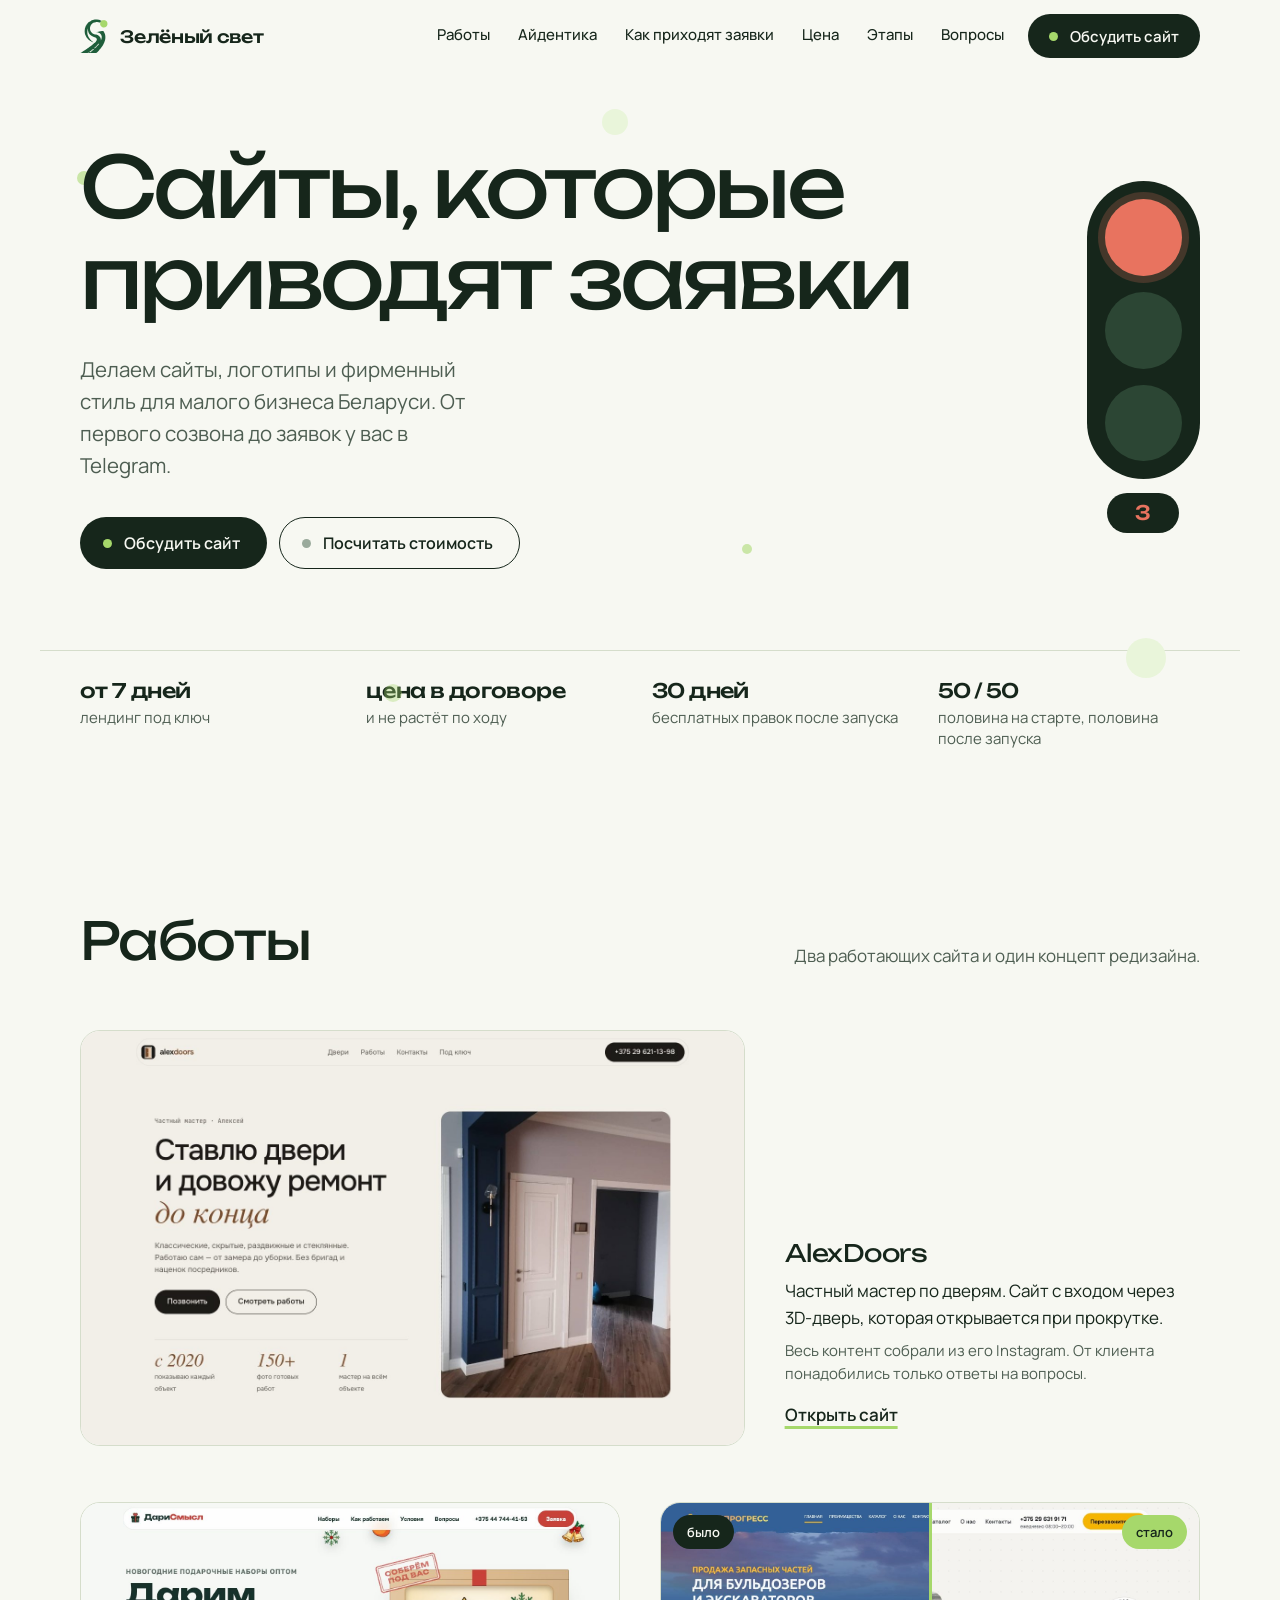
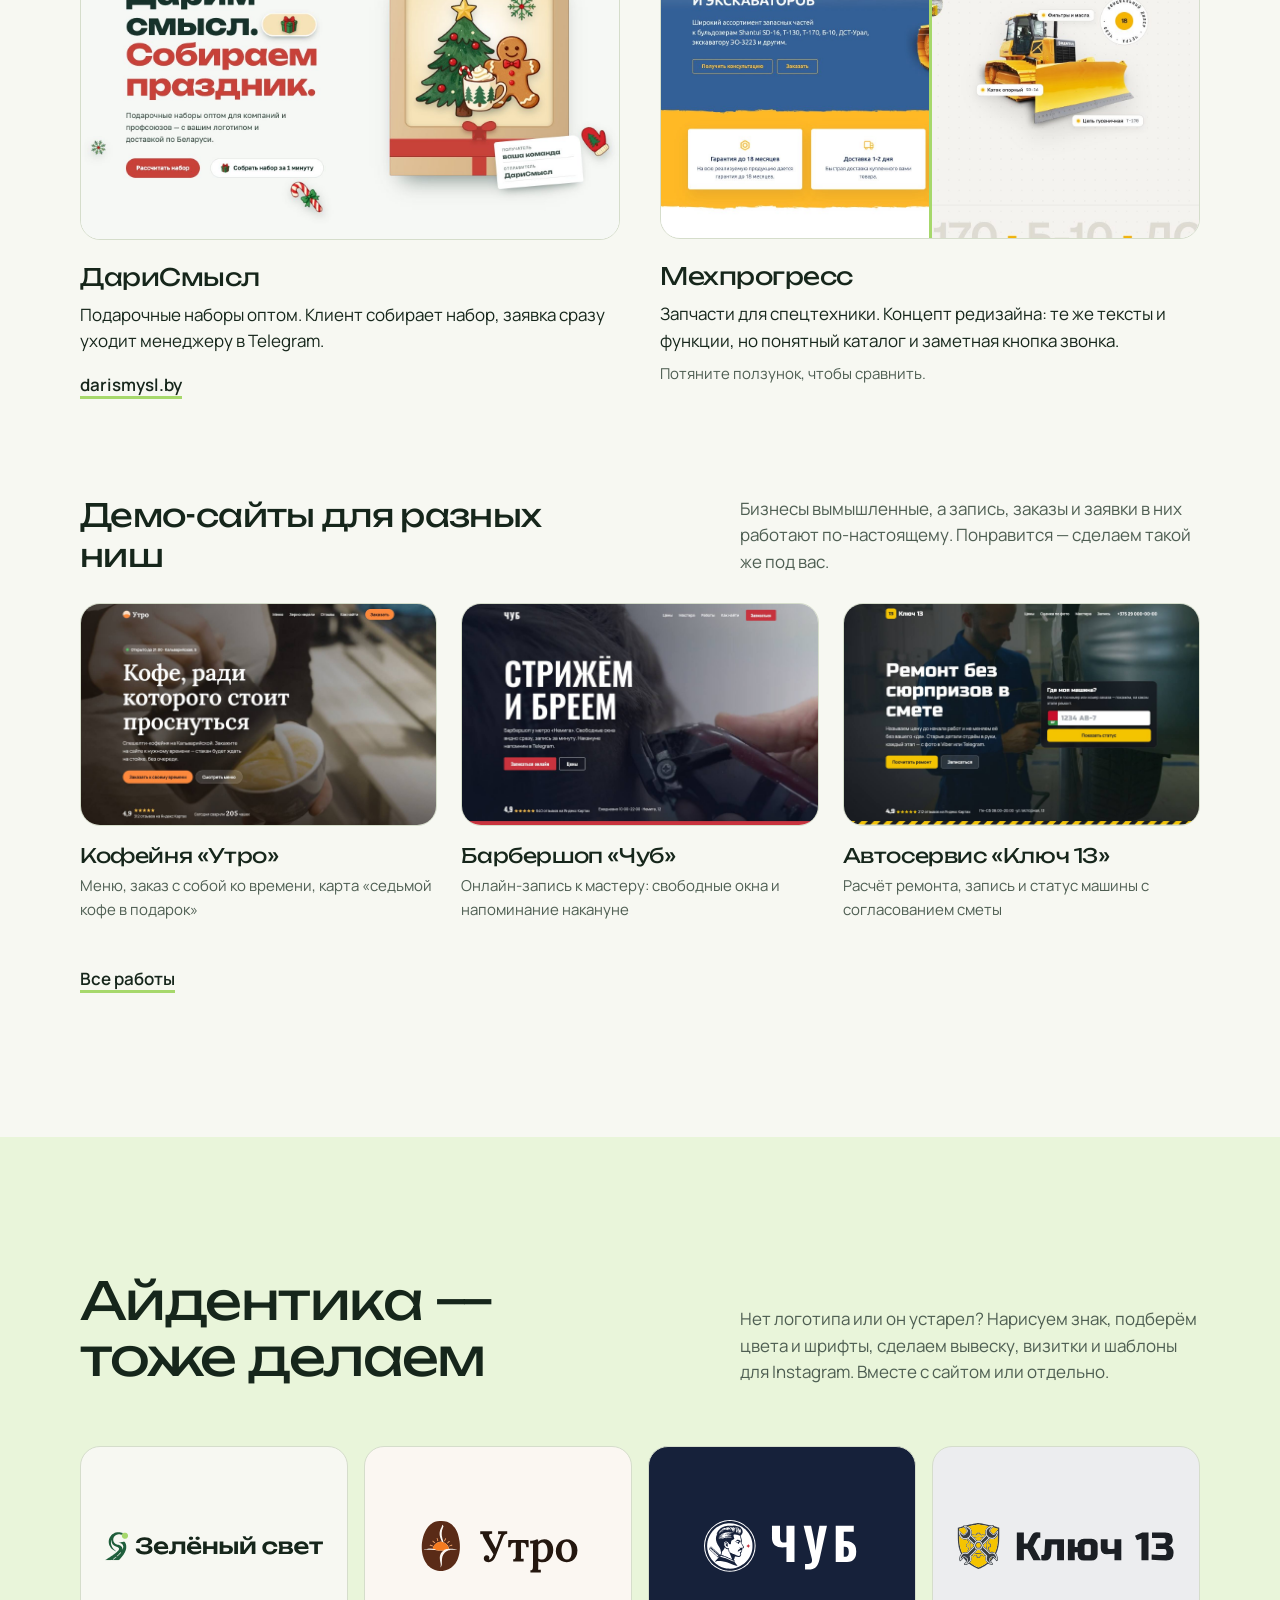
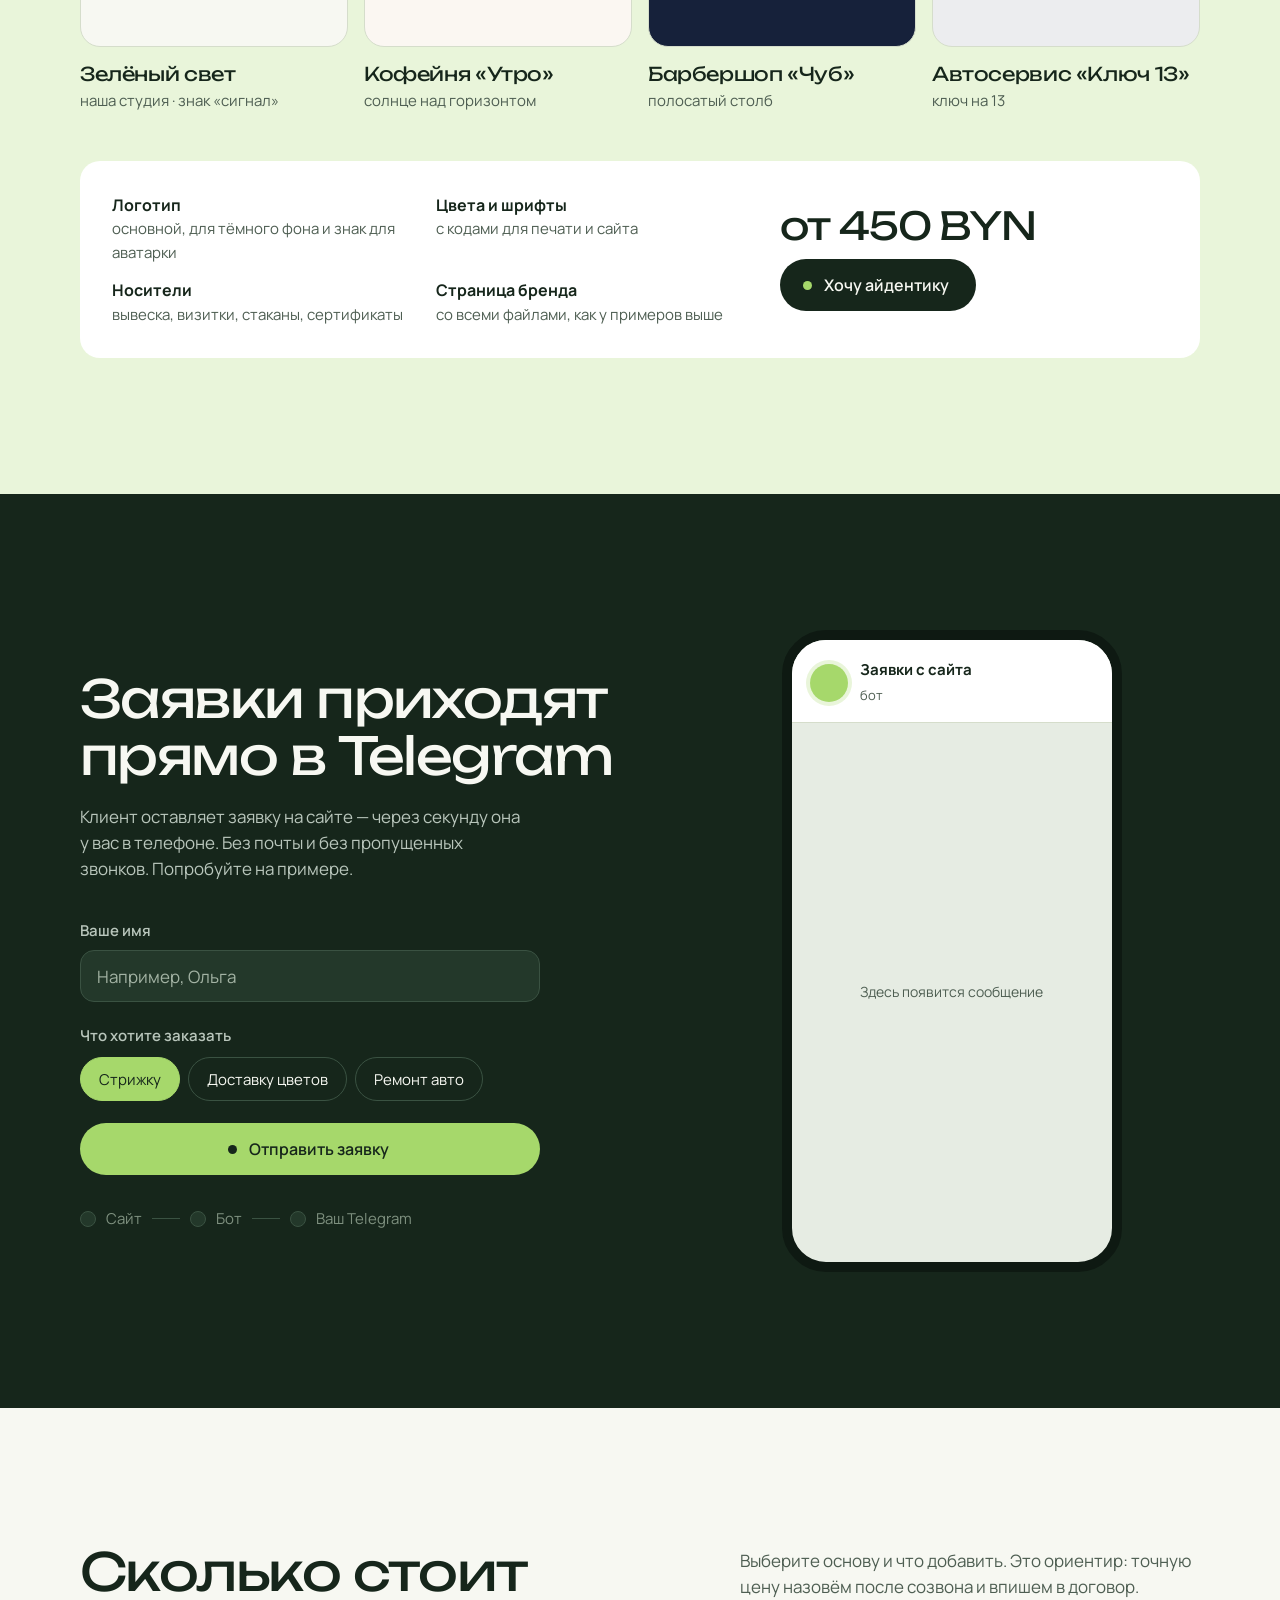
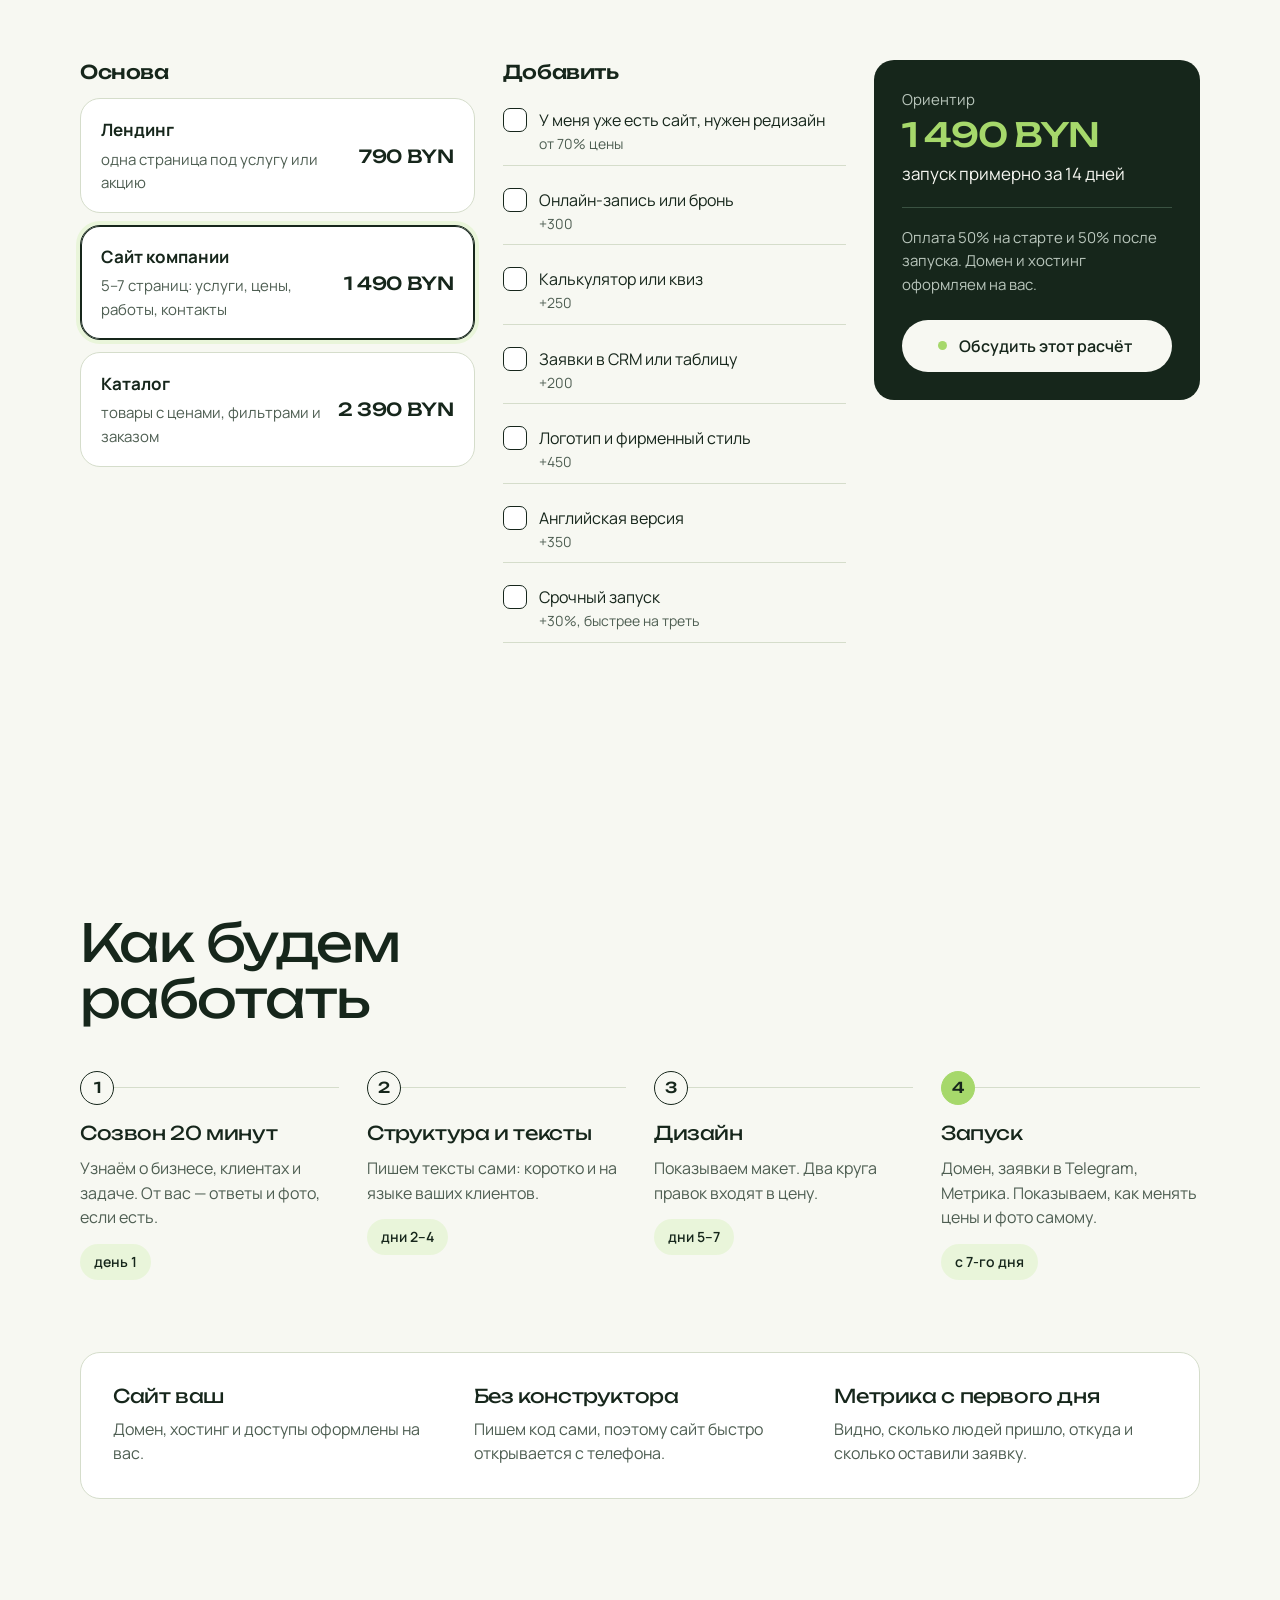
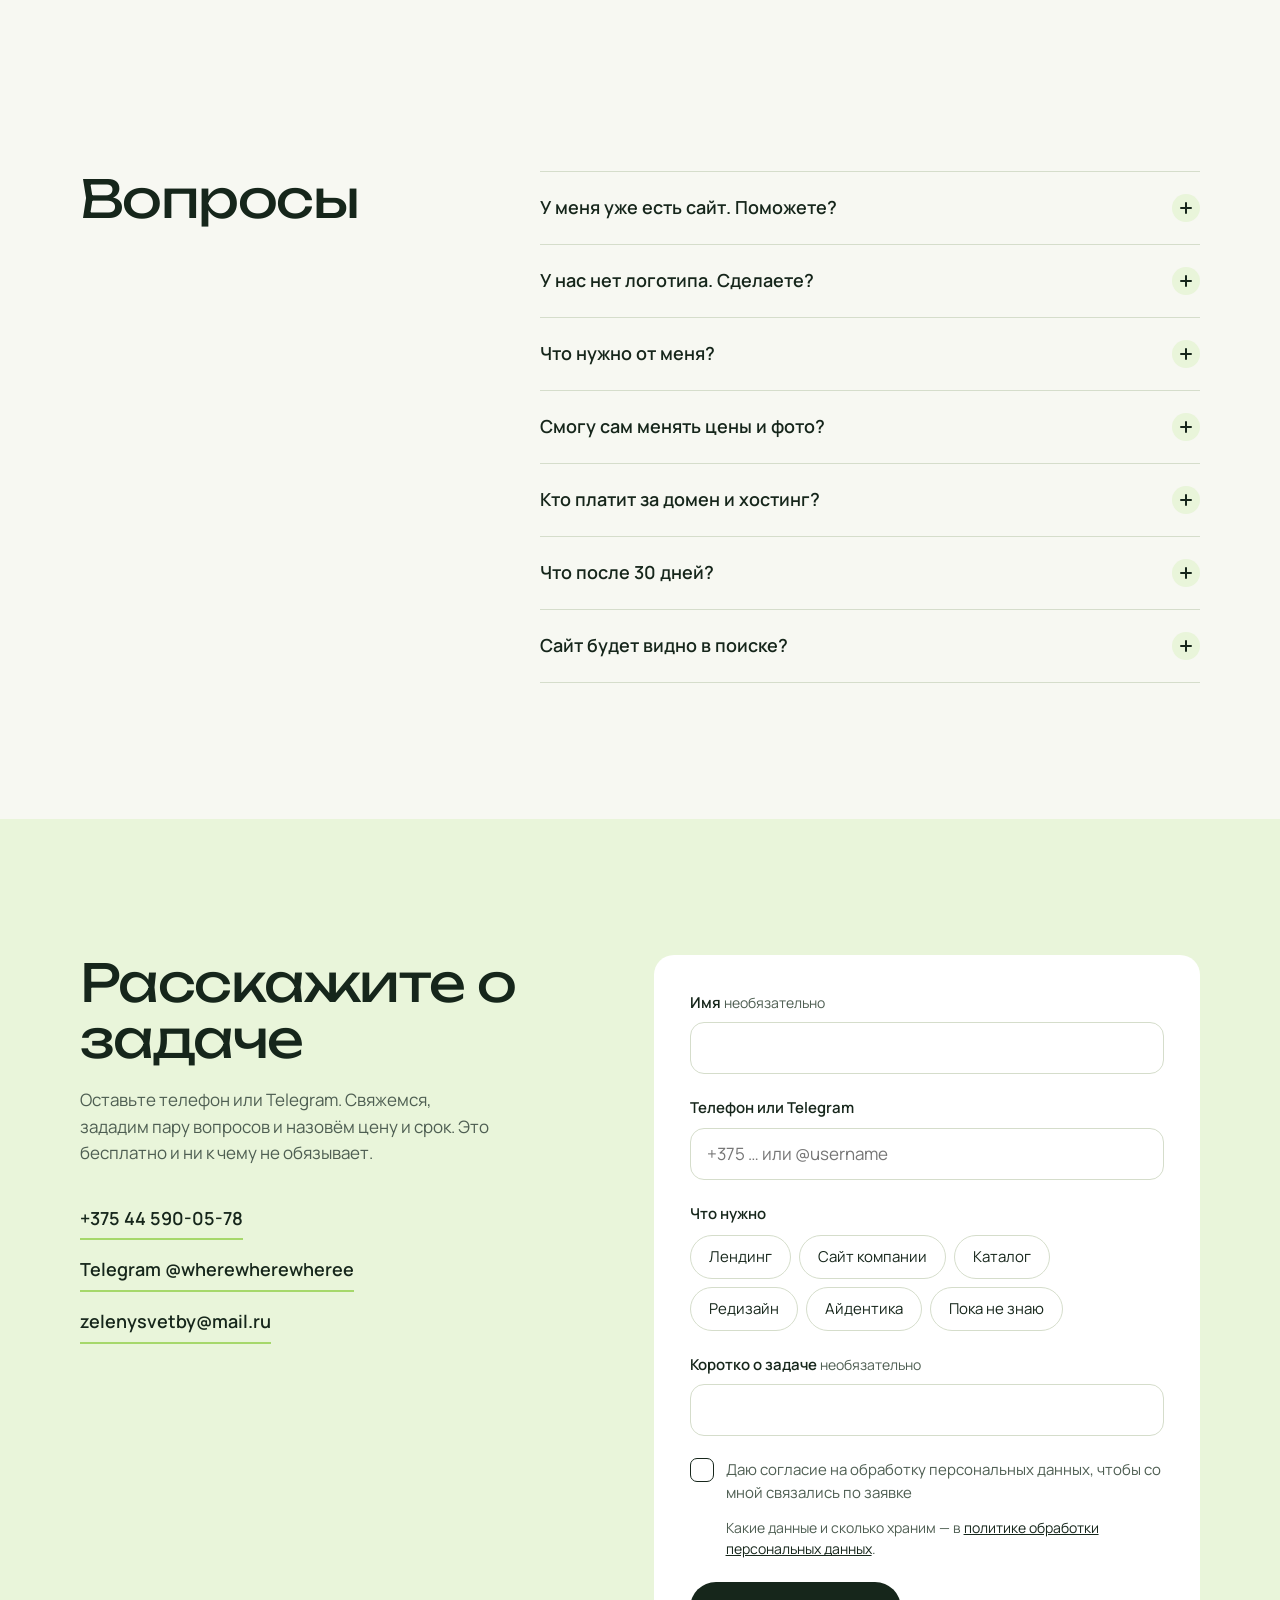
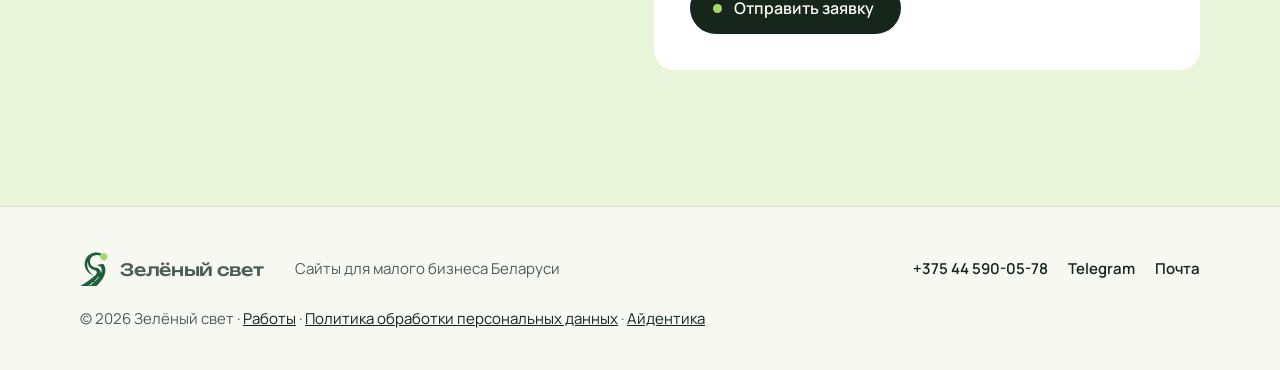
==== commit 707bfeb2: "Сгенерированные знаки вместо рисованных: Зелёный свет, Утро, Чуб, Ключ 13 Знаки сгенерированы Z-Imag" ====
--- a/index.html
+++ b/index.html
@@ -17,7 +17,7 @@
 <link rel="icon" href="img/favicon.svg" type="image/svg+xml">
 <link rel="preload" href="fonts/unbounded-cyrillic.woff2" as="font" type="font/woff2" crossorigin>
 <link rel="preload" href="fonts/manrope-cyrillic.woff2" as="font" type="font/woff2" crossorigin>
-<link rel="stylesheet" href="css/style.css?v=8">
+<link rel="stylesheet" href="css/style.css?v=9">
 <script>document.documentElement.classList.add('js')</script>
 </head>
 <body>
@@ -25,7 +25,7 @@
 
 <header class="header" id="header">
   <div class="wrap header__in">
-    <a class="logo" href="#top" aria-label="Зелёный свет — на главную"><i></i><b>Зелёный свет</b></a>
+    <a class="logo" href="#top" aria-label="Зелёный свет — на главную"><img src="img/brand/mark.svg" alt="" width="27" height="34"><b>Зелёный свет</b></a>
     <nav class="nav" aria-label="Разделы">
       <a href="#works">Работы</a>
       <a href="#identity">Айдентика</a>
@@ -323,7 +323,7 @@
 
 <footer class="footer">
   <div class="wrap footer__in">
-    <a class="logo" href="#top"><i></i><b>Зелёный свет</b></a>
+    <a class="logo" href="#top"><img src="img/brand/mark.svg" alt="" width="27" height="34"><b>Зелёный свет</b></a>
     <p>Сайты для малого бизнеса Беларуси</p>
     <p class="footer__links"><a href="tel:+375445900578">+375 44 590-05-78</a><a href="https://t.me/wherewherewheree">Telegram</a><a href="mailto:zelenysvetby@mail.ru">Почта</a></p>
     <p class="footer__copy">© 2026 Зелёный свет · <a href="works/">Работы</a> · <a href="privacy.html">Политика обработки персональных данных</a> · <a href="brand/">Айдентика</a></p>
--- a/css/style.css
+++ b/css/style.css
@@ -55,7 +55,7 @@
 
 /* ---------- logo ---------- */
 .logo { display: inline-flex; align-items: center; gap: 12px; min-height: 44px; text-decoration: none; }
-.logo i { width: 22px; height: 22px; border-radius: 50%; background: var(--lime); box-shadow: 0 0 0 5px var(--pale); }
+.logo img { height: 34px; width: auto; }
 .logo b { font: 500 17px/1 var(--display); letter-spacing: -0.02em; }
 
 /* ---------- header: фон появляется при скролле, чтобы текст не налезал на кнопки ---------- */
@@ -392,7 +392,7 @@
 .b-stage--row { display: flex; align-items: center; justify-content: center; gap: 20px; }
 .b-stage--row img { max-height: none; }
 .b-space { display: grid; padding: 24px; outline: 1px dashed #9AAA9C; background: repeating-linear-gradient(45deg, rgba(166, 216, 107, .12) 0 6px, transparent 6px 12px); }
-.b-space img { width: 48px; height: 48px; max-height: none; }
+.b-space img { width: auto; height: 60px; max-height: none; }
 .b-stage--busy { background: url(../demo/kofe/img/beans-closeup.jpg) center / cover; }
 .b-swatch { display: grid; gap: 4px; padding: 0 0 16px; border: 1px solid var(--line); border-radius: var(--r); background: var(--white); text-align: left; font: inherit; color: inherit; cursor: pointer; overflow: hidden; }
 .b-swatch i { display: block; height: 110px; background: var(--c); border-bottom: 1px solid var(--line); margin-bottom: 10px; }
